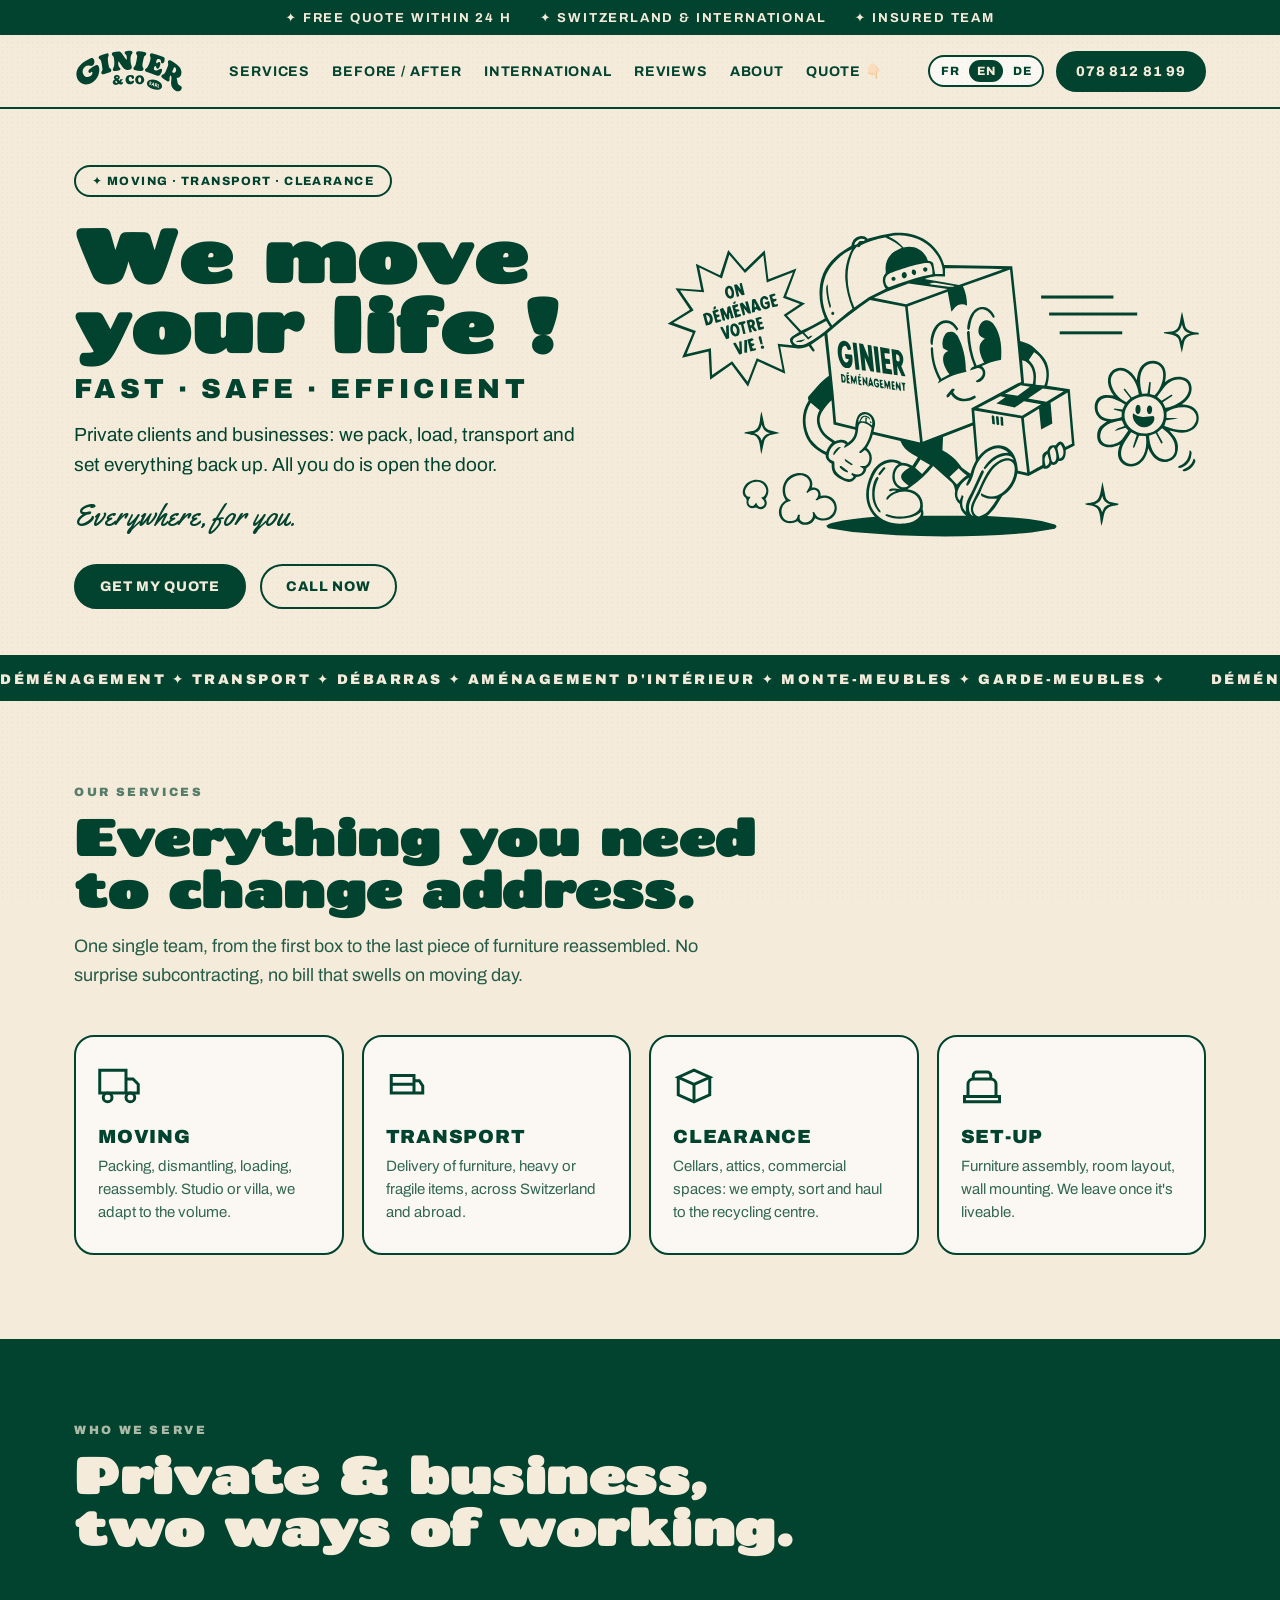
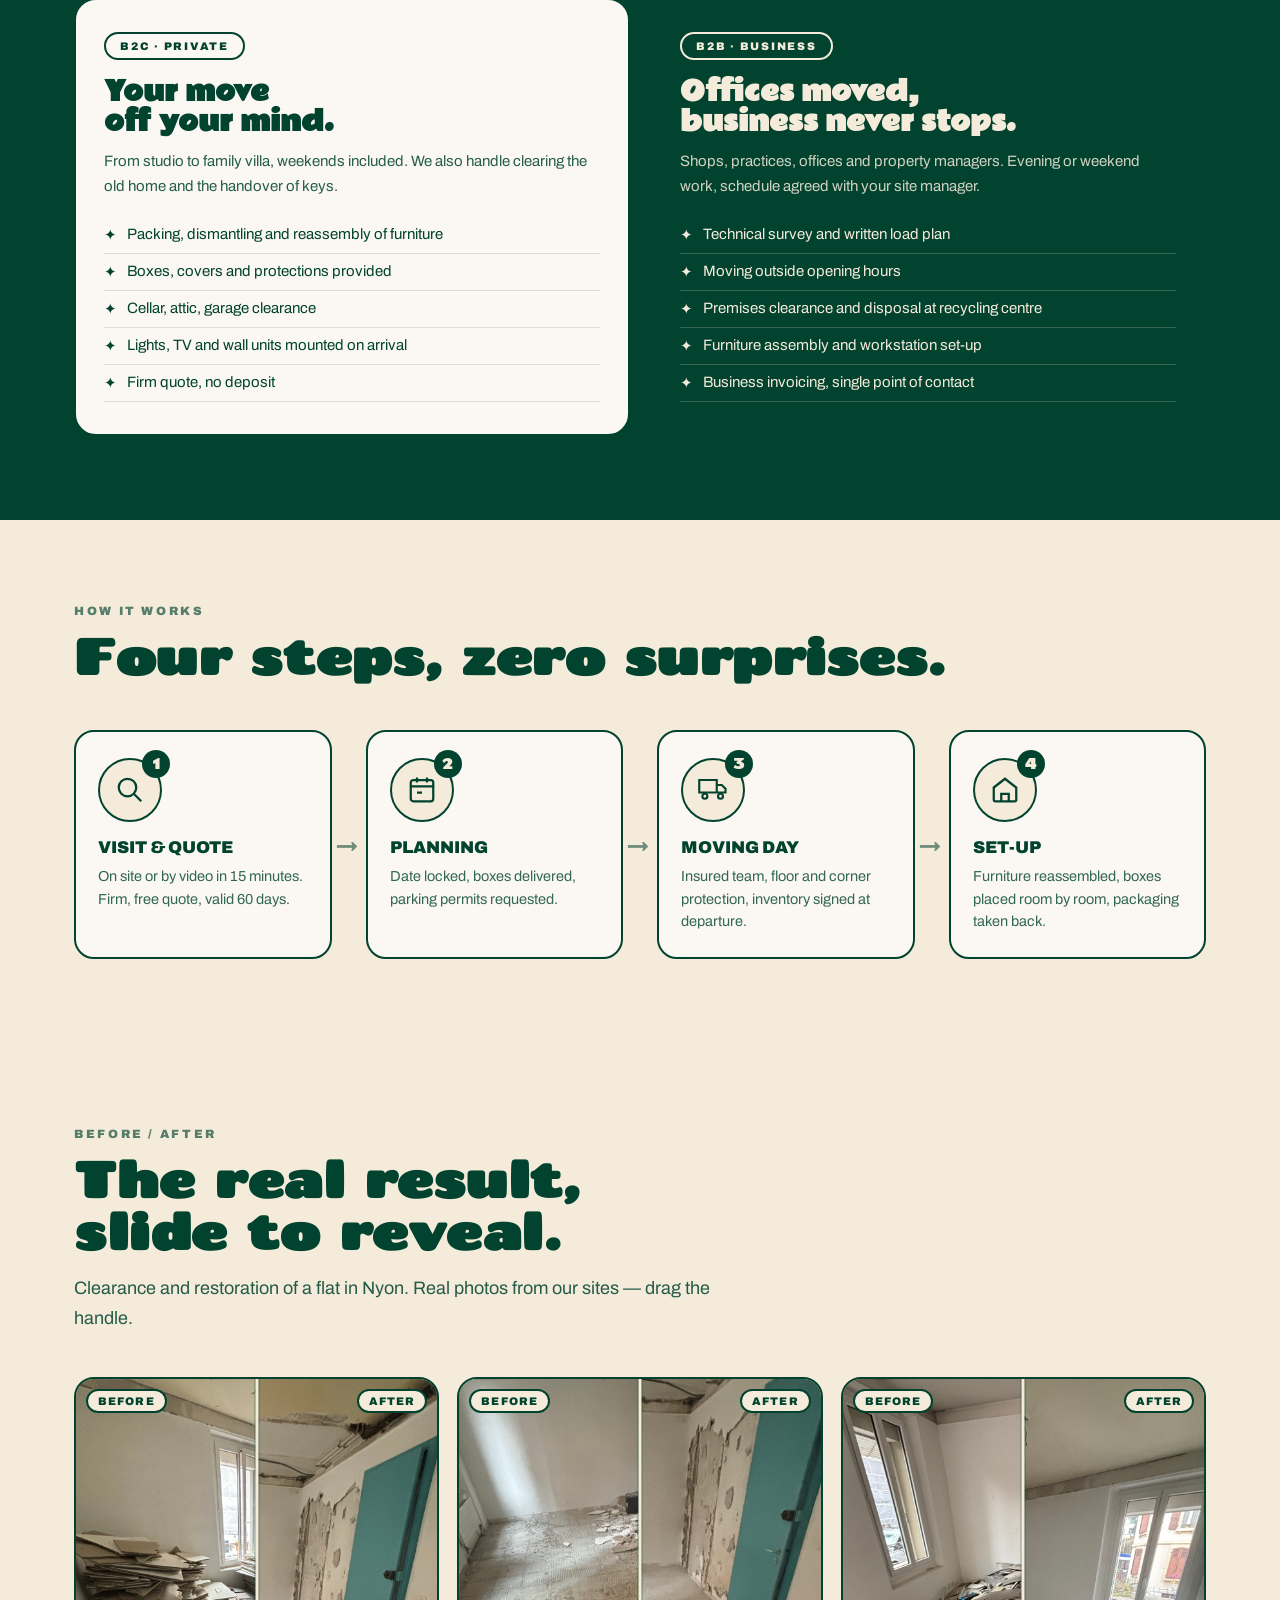
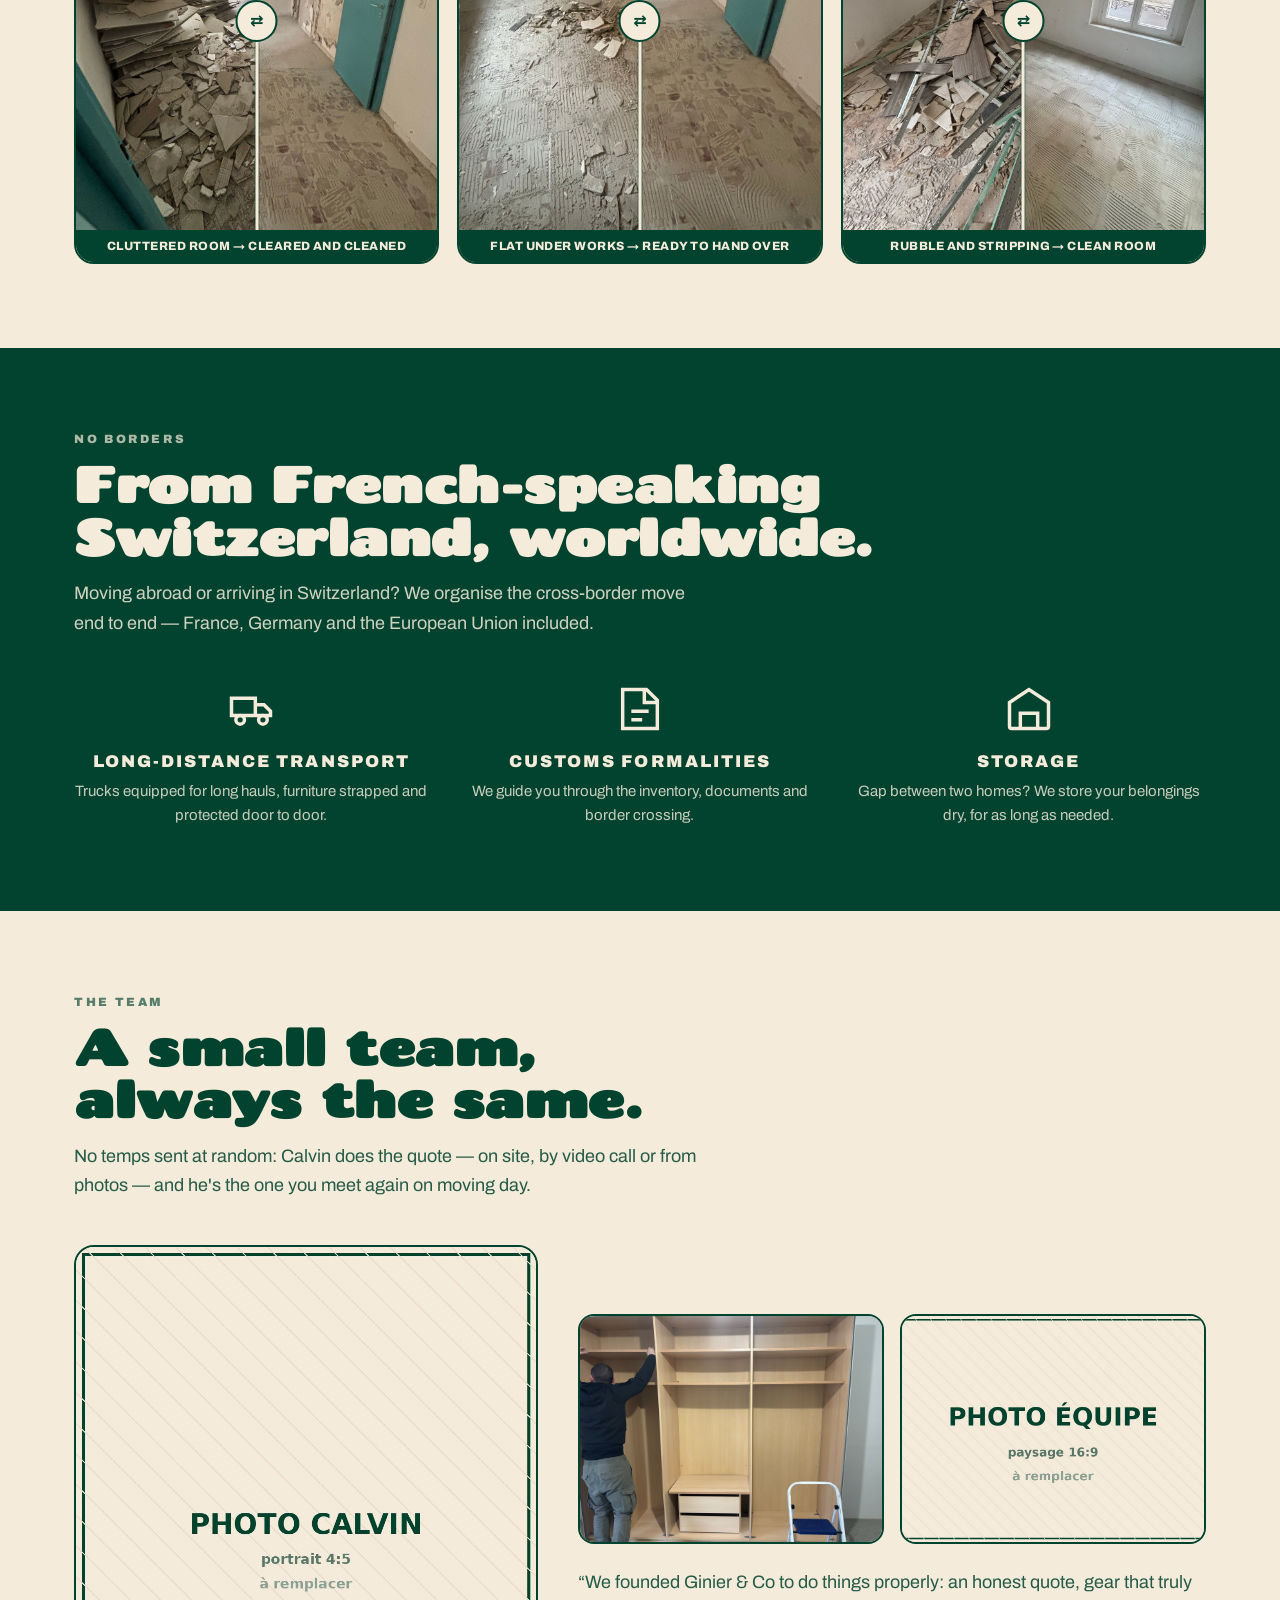
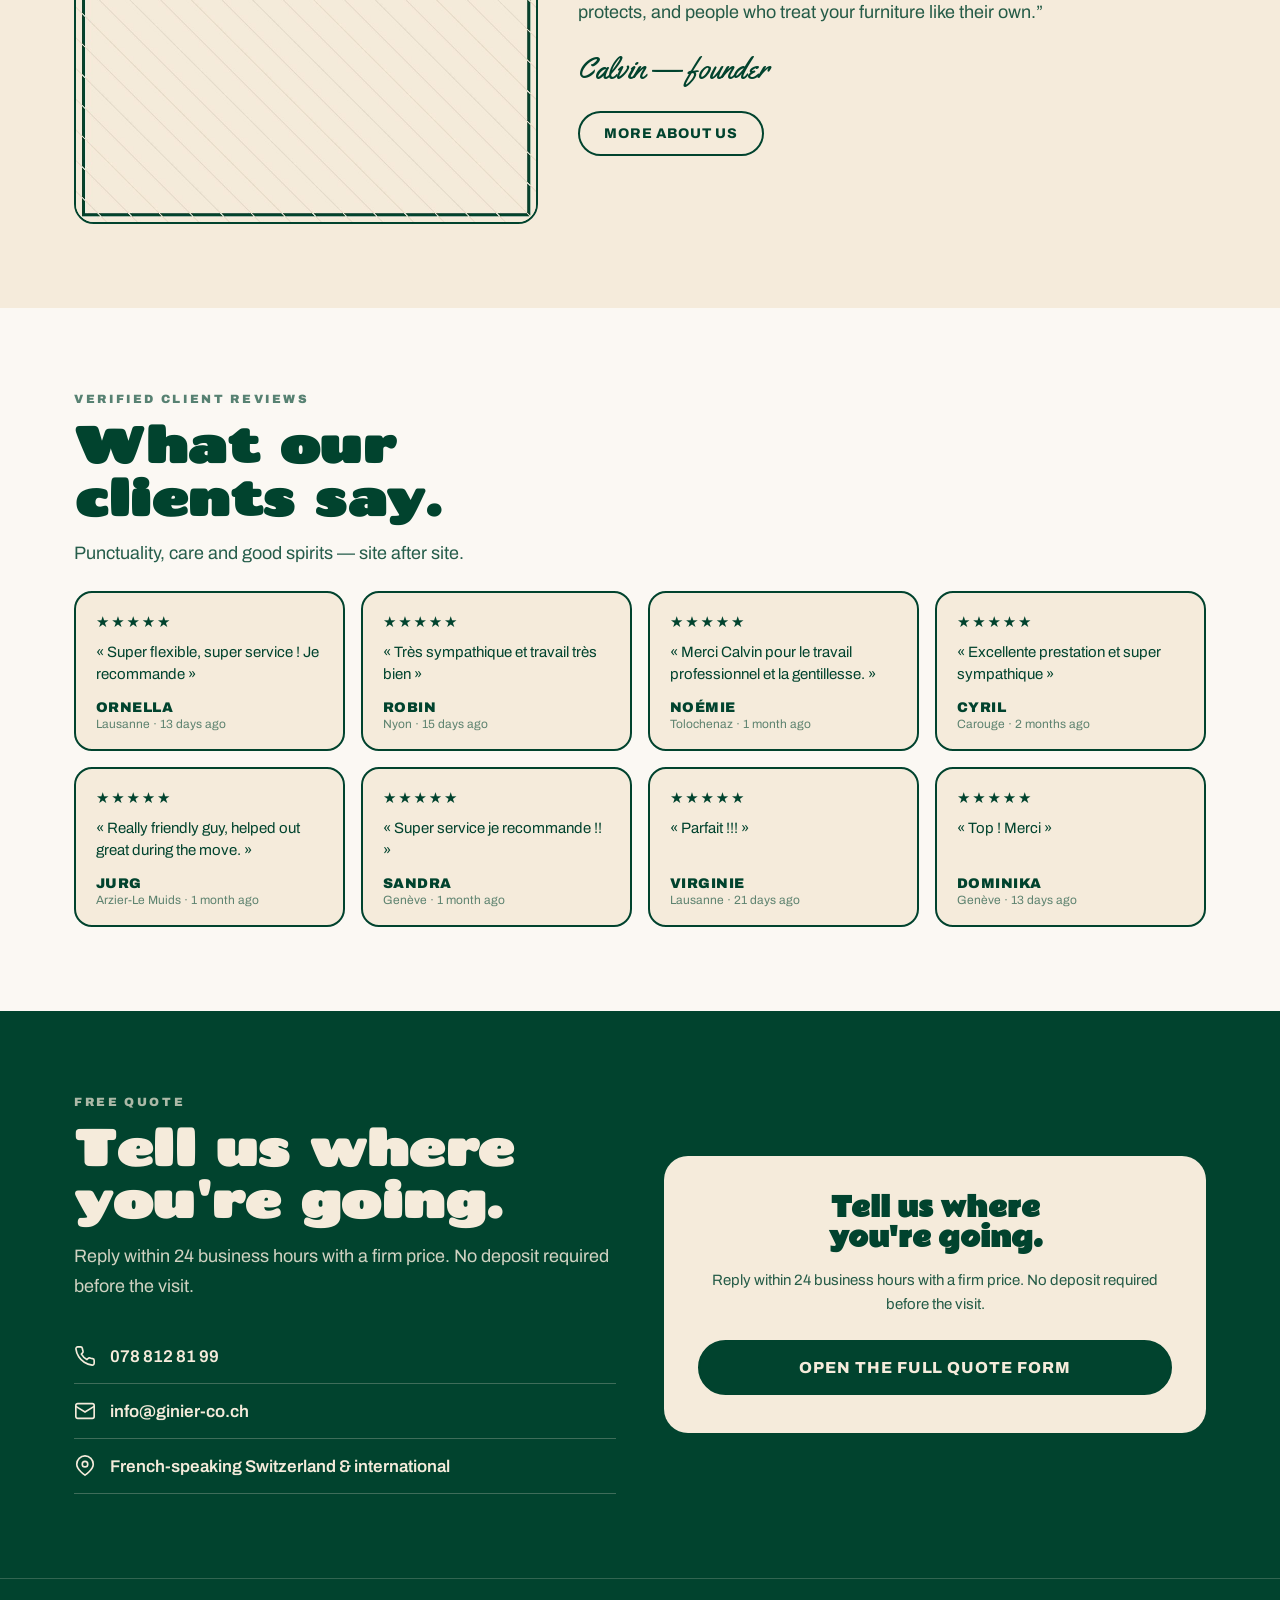
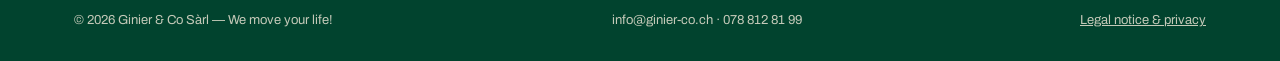
==== index.html @ 03c4cacb "Site Ginier & Co Sàrl — mise en ligne initiale Site vitrine statique trilingue (FR/EN/DE) : accueil," ====
<!DOCTYPE html>
<html lang="fr">
<head>
<meta charset="UTF-8">
<meta name="viewport" content="width=device-width, initial-scale=1">
<title>Ginier &amp; Co Sàrl — On déménage votre vie !</title>
<meta name="description" data-i18n-content="hero.sub" content="Déménagement, transport et débarras en Suisse romande et à l'international. Devis gratuit sous 24 h, équipe assurée.">
<link rel="alternate" hreflang="fr" href="https://ginier-co.ch/">
<link rel="alternate" hreflang="en" href="https://ginier-co.ch/">
<link rel="alternate" hreflang="de" href="https://ginier-co.ch/">
<link rel="canonical" href="https://ginier-co.ch/">
<link rel="icon" href="assets/favicon.svg" type="image/svg+xml">
<!-- Partage réseaux sociaux -->
<meta property="og:type" content="website">
<meta property="og:site_name" content="Ginier &amp; Co Sàrl">
<meta property="og:title" content="Ginier &amp; Co Sàrl — On déménage votre vie !">
<meta property="og:description" content="Déménagement, transport et débarras en Suisse romande et à l'international. Devis gratuit sous 24 h.">
<meta property="og:image" content="https://ginier-co.ch/assets/int-salon.jpg">
<meta property="og:url" content="https://ginier-co.ch/">
<meta name="twitter:card" content="summary_large_image">
<link rel="preconnect" href="https://fonts.googleapis.com">
<link rel="preconnect" href="https://fonts.gstatic.com" crossorigin>
<link href="https://fonts.googleapis.com/css2?family=Chango&family=Rammetto+One&family=Archivo:wght@400;600;700;800;900&family=Yellowtail&display=swap" rel="stylesheet">
<style>
:root{
  --green:#01432E;
  --green-2:#0b5a3e;
  --cream:#F5EBDB;
  --cream-2:#FBF8F3;
  --ink:#12271e;
}
*{box-sizing:border-box;margin:0;padding:0}
html{scroll-behavior:smooth}
body{background:var(--cream);color:var(--green);font-family:'Archivo',system-ui,sans-serif;overflow-x:hidden}
.wrap{max-width:1180px;margin:0 auto;padding:0 24px}
.display{font-family:'Chango','Rammetto One','Cooper Black',Georgia,serif;letter-spacing:-.01em}
.script{font-family:'Yellowtail',cursive}

/* ---------- grain / texture ---------- */
body::before{content:"";position:fixed;inset:0;pointer-events:none;z-index:999;
  background-image:radial-gradient(var(--green) .5px,transparent .5px);background-size:5px 5px;mix-blend-mode:multiply;opacity:.06}

/* ---------- topbar ---------- */
.topbar{background:var(--green);color:var(--cream);font-size:13px;font-weight:700;letter-spacing:.14em;text-transform:uppercase}
.topbar .wrap{display:flex;justify-content:center;gap:28px;padding:10px 24px;flex-wrap:wrap;text-align:center}
.topbar span{white-space:nowrap}

/* ---------- nav ---------- */
nav{position:sticky;top:0;z-index:50;background:rgba(245,235,219,.92);backdrop-filter:blur(8px);border-bottom:2px solid var(--green)}
nav .wrap{display:flex;align-items:center;justify-content:space-between;padding:14px 24px;gap:16px}
nav img{height:44px;display:block}
.brand{display:inline-flex}
.links{display:flex;gap:22px;align-items:center;font-weight:700;font-size:14px;text-transform:uppercase;letter-spacing:.06em}
.links a{color:var(--green);text-decoration:none}
.links a:hover{text-decoration:underline;text-underline-offset:5px;text-decoration-thickness:2px}
.nav-right{display:flex;align-items:center;gap:12px}
.btn{display:inline-block;background:var(--green);color:var(--cream);padding:13px 24px;border-radius:999px;font-weight:800;
  text-decoration:none;font-size:14px;letter-spacing:.06em;text-transform:uppercase;border:2px solid var(--green);transition:.18s;cursor:pointer}
.btn:hover{background:var(--cream);color:var(--green);transform:translateY(-2px)}
.btn-outline{background:transparent;color:var(--green)}
.btn-outline:hover{background:var(--green);color:var(--cream)}
.phone-btn{padding:11px 18px}

/* ---------- sélecteur de langue ---------- */
.lang{display:flex;gap:2px;border:2px solid var(--green);border-radius:999px;padding:3px;background:var(--cream-2)}
.lang-btn{border:none;background:transparent;color:var(--green);font-family:inherit;font-weight:800;font-size:12px;
  letter-spacing:.04em;padding:5px 8px;border-radius:999px;cursor:pointer;line-height:1}
.lang-btn.on{background:var(--green);color:var(--cream)}

/* ---------- menu mobile ---------- */
.nav-toggle{display:none;border:2px solid var(--green);background:var(--cream-2);border-radius:10px;padding:7px;cursor:pointer}
.nav-toggle svg{width:20px;height:20px;display:block;stroke:var(--green);fill:none}

/* ---------- hero ---------- */
header{padding:56px 0 0;position:relative}
.hero{display:grid;grid-template-columns:1.02fr 1fr;gap:32px;align-items:center}
.badge{display:inline-flex;align-items:center;gap:8px;border:2px solid var(--green);border-radius:999px;
  padding:7px 16px;font-size:12px;font-weight:800;letter-spacing:.12em;text-transform:uppercase;margin-bottom:22px}
h1.display{font-size:clamp(40px,6.4vw,74px);line-height:.95;margin-bottom:18px}
.thin{display:block;font-family:'Archivo',sans-serif;font-weight:900;font-size:clamp(17px,2.15vw,28px);
  letter-spacing:.16em;text-transform:uppercase;margin-top:16px;white-space:nowrap}
.sub{font-size:19px;line-height:1.6;max-width:520px;margin-bottom:14px}
.tagline{font-size:30px;margin-bottom:28px;display:block}
.cta-row{display:flex;gap:14px;flex-wrap:wrap;align-items:center}
.hero-visual{position:relative;text-align:center}
.hero-visual img{width:100%;max-width:620px}

/* ---------- ticker ---------- */
.ticker{margin-top:46px;background:var(--green);color:var(--cream);overflow:hidden;border-top:2px solid var(--green)}
.ticker-track{display:flex;gap:44px;padding:14px 0;white-space:nowrap;animation:slide 26s linear infinite;font-weight:900;
  letter-spacing:.18em;text-transform:uppercase;font-size:14px}
@keyframes slide{from{transform:translateX(0)}to{transform:translateX(-50%)}}

/* ---------- sections ---------- */
section{padding:84px 0}
.eyebrow{font-size:12px;font-weight:900;letter-spacing:.22em;text-transform:uppercase;opacity:.65;margin-bottom:12px}
h2.display{font-size:clamp(30px,4.2vw,50px);line-height:1.05;margin-bottom:16px}
.lead{font-size:18px;line-height:1.65;max-width:640px;opacity:.85}

.cards{display:grid;grid-template-columns:repeat(4,1fr);gap:18px;margin-top:44px}
.card{background:var(--cream-2);border:2px solid var(--green);border-radius:20px;padding:28px 22px;transition:.2s}
.card:hover{transform:translateY(-6px);box-shadow:8px 8px 0 var(--green)}
.card svg{width:42px;height:42px;margin-bottom:16px}
.card h3{font-size:19px;font-weight:900;text-transform:uppercase;letter-spacing:.04em;margin-bottom:8px}
.card p{font-size:15px;line-height:1.55;opacity:.8}

/* ---------- targets / international ---------- */
.targets{background:var(--green);color:var(--cream)}
.targets .eyebrow{opacity:.7}
.tgrid{display:grid;grid-template-columns:repeat(3,1fr);gap:34px;margin-top:44px;text-align:center}
.tgrid svg{width:52px;height:52px;margin-bottom:14px}
.tgrid h3{font-size:17px;font-weight:900;letter-spacing:.12em;text-transform:uppercase;margin-bottom:8px}
.tgrid p{font-size:15px;line-height:1.6;opacity:.82}

/* ---------- steps (schéma du cheminement) ---------- */
.steps{display:grid;grid-template-columns:repeat(4,1fr);gap:34px;margin-top:48px}
.step{position:relative;background:var(--cream-2);border:2px solid var(--green);border-radius:20px;padding:26px 22px 24px;transition:.2s}
.step:hover{transform:translateY(-6px);box-shadow:8px 8px 0 var(--green)}
.step-ico{position:relative;width:64px;height:64px;border:2px solid var(--green);border-radius:50%;display:grid;place-content:center;background:var(--cream);margin-bottom:16px}
.step-ico svg{width:30px;height:30px;display:block}
.step-num{position:absolute;top:-10px;right:-10px;width:28px;height:28px;border-radius:50%;background:var(--green);color:var(--cream);
  display:grid;place-content:center;font-family:'Rammetto One',serif;font-size:13px;line-height:1}
.step h3{font-size:17px;font-weight:900;text-transform:uppercase;margin-bottom:8px}
.step p{font-size:14.5px;line-height:1.55;opacity:.8}
.step::after{content:"→";position:absolute;top:50%;right:-28px;transform:translateY(-50%);font-size:22px;font-weight:900;color:var(--green);opacity:.55}
.step:last-child::after{content:none}


/* ---------- avant / après ---------- */
.ba-grid{display:grid;grid-template-columns:repeat(3,1fr);gap:18px;margin-top:44px}
.ba{--pos:50%;position:relative;border:2px solid var(--green);border-radius:20px;overflow:hidden;aspect-ratio:3/4;
  user-select:none;cursor:ew-resize;touch-action:none;background:#cfc9be}
.ba img{position:absolute;inset:0;width:100%;height:100%;object-fit:cover;display:block;pointer-events:none}
.ba-after{position:absolute;inset:0;clip-path:inset(0 calc(100% - var(--pos)) 0 0)}
.ba-handle{position:absolute;top:0;bottom:0;left:var(--pos);width:3px;background:var(--cream);transform:translateX(-50%);
  box-shadow:0 0 0 1px rgba(1,67,46,.4)}
.ba-handle::after{content:"⇄";position:absolute;top:50%;left:50%;transform:translate(-50%,-50%);width:38px;height:38px;
  background:var(--cream);border:2px solid var(--green);border-radius:50%;display:grid;place-content:center;
  font-size:16px;font-weight:900;color:var(--green)}
.ba-tag{position:absolute;bottom:0;left:0;right:0;background:var(--green);color:var(--cream);font-size:12px;font-weight:800;
  letter-spacing:.04em;text-transform:uppercase;padding:9px 12px;text-align:center;z-index:3}
.ba-badge{position:absolute;top:10px;font-size:11px;font-weight:900;letter-spacing:.1em;text-transform:uppercase;
  background:var(--cream);color:var(--green);border:2px solid var(--green);border-radius:999px;padding:4px 10px;z-index:2}
.ba-badge.b{left:10px}
.ba-badge.a{right:10px}

/* ---------- avis ---------- */
.reviews{background:var(--cream-2)}
.rev-head{display:flex;flex-wrap:wrap;gap:24px 32px;align-items:center;justify-content:space-between;margin-top:38px;
  border:2px solid var(--green);border-radius:24px;padding:26px 30px;background:var(--cream)}
.rev-score{display:flex;align-items:center;gap:18px}
.rev-num{font-family:'Rammetto One',serif;font-size:56px;line-height:.9}
.rev-score .stars{font-size:20px;letter-spacing:.15em}
.rev-sub{font-size:13px;font-weight:800;text-transform:uppercase;letter-spacing:.08em;opacity:.75;margin-top:4px}
.rev-badges{display:flex;flex-wrap:wrap;gap:10px;align-items:center}
.rev-badge{border:2px solid var(--green);border-radius:999px;padding:8px 15px;font-size:12px;font-weight:800;
  text-transform:uppercase;letter-spacing:.05em}
.rev-badge.solid{background:var(--green);color:var(--cream)}
.rev-see{font-weight:800;color:var(--green);text-decoration:none;font-size:14px;letter-spacing:.04em;border-bottom:2px solid var(--green)}
.rev-grid{display:grid;grid-template-columns:repeat(4,1fr);gap:16px;margin-top:22px}
.rev-card{background:var(--cream);border:2px solid var(--green);border-radius:18px;padding:20px 20px 18px;display:flex;flex-direction:column}
.rev-card .stars{font-size:15px;letter-spacing:.12em;color:var(--green)}
.rev-card p{font-size:15px;line-height:1.5;margin:10px 0 14px;flex:1}
.rev-who{font-weight:900;font-size:14px;text-transform:uppercase;letter-spacing:.03em}
.rev-meta{font-size:12px;opacity:.62;margin-top:2px}

/* ---------- quote / contact ---------- */
.contact{background:var(--green);color:var(--cream)}
.cgrid{display:grid;grid-template-columns:1fr 1fr;gap:48px;align-items:center}
.contact-list{list-style:none;margin-top:28px}
.contact-list li{display:flex;gap:14px;align-items:center;padding:16px 0;border-bottom:1px solid rgba(245,235,219,.25);font-size:17px;font-weight:600}
.contact-list svg{width:22px;height:22px;flex:none}
.contact-list a{color:var(--cream);text-decoration:none}
.quote-cta{background:var(--cream);color:var(--green);border-radius:24px;padding:38px 34px;text-align:center}
.quote-cta h3{font-family:'Rammetto One',serif;font-size:26px;line-height:1.15;margin-bottom:14px}
.quote-cta p{font-size:15px;line-height:1.6;opacity:.85;margin-bottom:24px}
.quote-cta .big{display:block;width:100%;font-size:16px;padding:17px}
.quote-cta .mini{margin-top:16px;font-size:13px;font-weight:800;letter-spacing:.06em;text-transform:uppercase;opacity:.7}

/* ---------- segments b2c / b2b ---------- */
.seg{display:grid;grid-template-columns:1fr 1fr;gap:20px;margin-top:44px}
.segbox{border:2px solid var(--green);border-radius:22px;padding:32px 28px;background:var(--cream-2);color:var(--green)}
.segbox.dark{background:var(--green);color:var(--cream)}
.segbox .kicker{display:inline-block;border:2px solid currentColor;border-radius:999px;padding:6px 14px;font-size:11px;
  font-weight:900;letter-spacing:.16em;text-transform:uppercase;margin-bottom:18px}
.segbox h3{font-family:'Rammetto One',serif;font-size:26px;margin-bottom:12px;line-height:1.15}
.segbox p{font-size:15px;line-height:1.65;opacity:.85;margin-bottom:18px}
.segbox ul{list-style:none}
.segbox li{padding:9px 0;border-bottom:1px solid rgba(1,67,46,.14);font-size:15px;display:flex;gap:10px}
.segbox.dark li{border-color:rgba(245,235,219,.22)}
.segbox li::before{content:"✦";flex:none}

/* ---------- équipe ---------- */
.team{display:grid;grid-template-columns:.85fr 1.15fr;gap:40px;align-items:center;margin-top:44px}
.team>img{width:100%;border:2px solid var(--green);border-radius:20px;display:block}
.team-photos{display:grid;grid-template-columns:1fr 1fr;gap:16px}
.team-photos img{width:100%;height:100%;object-fit:cover;border:2px solid var(--green);border-radius:16px;display:block}
.signature{font-family:'Yellowtail',cursive;font-size:30px;margin-top:20px;display:block}

/* ---------- footer ---------- */
footer{background:var(--green);color:var(--cream);padding:34px 0;border-top:1px solid rgba(245,235,219,.2)}
footer .wrap{display:flex;justify-content:space-between;gap:20px;flex-wrap:wrap;font-size:13px;opacity:.8}

@media(max-width:900px){
  .hero{grid-template-columns:1fr;text-align:center}
  .sub{margin-inline:auto}
  .cta-row{justify-content:center}
  .cards,.ba-grid,.rev-grid{grid-template-columns:repeat(2,1fr)}
  .steps{grid-template-columns:1fr;gap:42px}
  .step::after{content:"↓";top:auto;bottom:-36px;right:auto;left:50%;transform:translateX(-50%)}
  .step:last-child::after{content:none}
  .tgrid,.cgrid,.seg,.team{grid-template-columns:1fr}
  .nav-toggle{display:block}
  .links{position:absolute;top:100%;left:0;right:0;background:var(--cream);border-bottom:2px solid var(--green);
    flex-direction:column;gap:0;padding:6px 24px 16px;display:none}
  .links.open{display:flex}
  .links a{padding:13px 0;border-bottom:1px solid rgba(1,67,46,.12);width:100%}
}
@media(max-width:600px){
  .cards,.rev-grid{grid-template-columns:1fr}
  .ba-grid{grid-template-columns:1fr}
  .phone-btn{display:none}
}
</style>
</head>
<body>

<div class="topbar"><div class="wrap">
  <span data-i18n="top.quote">✦ Devis gratuit sous 24 h</span>
  <span data-i18n="top.intl">✦ Suisse &amp; international</span>
  <span data-i18n="top.insured">✦ Équipe assurée</span>
</div></div>

<nav><div class="wrap">
  <a href="index.html" class="brand"><img src="assets/logo.svg" alt="Ginier &amp; Co Sàrl"></a>
  <div class="links">
    <a href="#services" data-i18n="nav.services">Services</a>
    <a href="#avant-apres" data-i18n="nav.ba">Avant / Après</a>
    <a href="#international" data-i18n="nav.intl">International</a>
    <a href="#avis" data-i18n="nav.reviews">Avis</a>
    <a href="a-propos.html" data-i18n="nav.about">À propos</a>
    <a href="devis.html" data-i18n="nav.quote">Devis 👇🏻</a>
  </div>
  <div class="nav-right">
    <div class="lang" role="group" aria-label="Langue / Language / Sprache">
      <button class="lang-btn" data-lang="fr" aria-pressed="false">FR</button>
      <button class="lang-btn" data-lang="en" aria-pressed="false">EN</button>
      <button class="lang-btn" data-lang="de" aria-pressed="false">DE</button>
    </div>
    <a class="btn phone-btn" href="tel:+41788128199">078 812 81 99</a>
    <button class="nav-toggle" aria-label="Menu" aria-expanded="false"><svg viewBox="0 0 24 24" stroke-width="2"><path d="M3 6h18M3 12h18M3 18h18"/></svg></button>
  </div>
</div></nav>

<header><div class="wrap">
  <div class="hero">
    <div>
      <div class="badge" data-i18n="hero.badge">✦ Déménagement · Transport · Débarras</div>
      <h1 class="display"><span data-i18n-html="hero.h1">On déménage<br>votre vie&nbsp;!</span>
        <span class="thin" data-i18n="hero.thin">Rapide · Sûr · Efficace</span>
      </h1>
      <p class="sub" data-i18n="hero.sub">Particuliers et professionnels : on emballe, on charge, on transporte et on réinstalle. Vous n'avez qu'à ouvrir la porte.</p>
      <span class="script tagline" data-i18n="hero.tagline">Partout, pour vous.</span>
      <div class="cta-row">
        <a class="btn" href="devis.html" data-i18n="cta.quote">Demander mon devis</a>
        <a class="btn btn-outline" href="tel:+41788128199" data-i18n="cta.call">Appeler maintenant</a>
      </div>
    </div>
    <div class="hero-visual">
      <img src="assets/mascotte.svg" alt="Mascotte Ginier Déménagement">
    </div>
  </div>
</div>
<div class="ticker"><div class="ticker-track">
  <span>Déménagement ✦ Transport ✦ Débarras ✦ Aménagement d'intérieur ✦ Monte-meubles ✦ Garde-meubles ✦</span>
  <span>Déménagement ✦ Transport ✦ Débarras ✦ Aménagement d'intérieur ✦ Monte-meubles ✦ Garde-meubles ✦</span>
</div></div>
</header>

<section id="services"><div class="wrap">
  <div class="eyebrow" data-i18n="srv.eyebrow">Nos services</div>
  <h2 class="display" data-i18n-html="srv.h2">Tout ce qu'il faut<br>pour changer d'adresse.</h2>
  <p class="lead" data-i18n="srv.lead">Une seule équipe du premier carton au dernier meuble remonté. Pas de sous-traitance surprise, pas de facture qui gonfle le jour J.</p>
  <div class="cards">
    <div class="card">
      <svg viewBox="0 0 24 24" fill="none" stroke="currentColor" stroke-width="1.7"><path d="M1 3h15v13H1zM16 8h4l3 3v5h-7z"/><circle cx="5.5" cy="18.5" r="2.5"/><circle cx="18.5" cy="18.5" r="2.5"/></svg>
      <h3 data-i18n="srv.1.t">Déménagement</h3>
      <p data-i18n="srv.1.p">Emballage, démontage, chargement, remontage. Studio ou villa, on s'adapte au volume.</p>
    </div>
    <div class="card">
      <svg viewBox="0 0 24 24" fill="none" stroke="currentColor" stroke-width="1.7"><path d="M3 6h13v10H3zM16 9h3l2 3v4h-5z"/><path d="M3 11h13"/></svg>
      <h3 data-i18n="srv.2.t">Transport</h3>
      <p data-i18n="srv.2.p">Livraison de mobilier, objets lourds ou fragiles, dans toute la Suisse et à l'étranger.</p>
    </div>
    <div class="card">
      <svg viewBox="0 0 24 24" fill="none" stroke="currentColor" stroke-width="1.7"><path d="M3 7l9-4 9 4-9 4z"/><path d="M3 7v10l9 4 9-4V7"/><path d="M12 11v10"/></svg>
      <h3 data-i18n="srv.3.t">Débarras</h3>
      <p data-i18n="srv.3.p">Caves, greniers, locaux commerciaux : on vide, on trie et on évacue en déchetterie.</p>
    </div>
    <div class="card">
      <svg viewBox="0 0 24 24" fill="none" stroke="currentColor" stroke-width="1.7"><path d="M4 18v-7a3 3 0 013-3h10a3 3 0 013 3v7"/><path d="M2 18h20v3H2z"/><path d="M7 8V6a2 2 0 012-2h6a2 2 0 012 2v2"/></svg>
      <h3 data-i18n="srv.4.t">Aménagement</h3>
      <p data-i18n="srv.4.p">Montage de meubles, agencement des pièces, fixation murale. On repart quand c'est habitable.</p>
    </div>
  </div>
</div></section>

<section class="targets" id="particuliers"><div class="wrap">
  <div class="eyebrow" data-i18n="seg.eyebrow">Pour qui</div>
  <h2 class="display" data-i18n-html="seg.h2">Particuliers &amp; entreprises,<br>deux façons de travailler.</h2>
  <div class="seg">
    <div class="segbox">
      <span class="kicker" data-i18n="seg.b2c.k">B2C · Particuliers</span>
      <h3 data-i18n-html="seg.b2c.h">Votre déménagement<br>sans y penser.</h3>
      <p data-i18n="seg.b2c.p">Du studio à la villa familiale, week-ends compris. On s'occupe aussi du débarras de l'ancien logement et de la remise des clés.</p>
      <ul>
        <li data-i18n="seg.b2c.1">Emballage, démontage et remontage du mobilier</li>
        <li data-i18n="seg.b2c.2">Cartons, housses et protections fournis</li>
        <li data-i18n="seg.b2c.3">Débarras cave, grenier, garage</li>
        <li data-i18n="seg.b2c.4">Pose de luminaires, TV et meubles muraux à l'arrivée</li>
        <li data-i18n="seg.b2c.5">Devis ferme, sans acompte</li>
      </ul>
    </div>
    <div class="segbox dark" id="entreprises">
      <span class="kicker" data-i18n="seg.b2b.k">B2B · Entreprises</span>
      <h3 data-i18n-html="seg.b2b.h">Bureaux déplacés,<br>activité non stoppée.</h3>
      <p data-i18n="seg.b2b.p">Commerces, cabinets, bureaux et régies. Intervention le soir ou le week-end, planning validé avec votre responsable de site.</p>
      <ul>
        <li data-i18n="seg.b2b.1">Repérage technique et plan de charge écrit</li>
        <li data-i18n="seg.b2b.2">Déménagement hors horaires d'ouverture</li>
        <li data-i18n="seg.b2b.3">Débarras de locaux et évacuation en déchetterie</li>
        <li data-i18n="seg.b2b.4">Montage du mobilier et agencement des postes</li>
        <li data-i18n="seg.b2b.5">Facturation entreprise, interlocuteur unique</li>
      </ul>
    </div>
  </div>
</div></section>

<section id="methode"><div class="wrap">
  <div class="eyebrow" data-i18n="met.eyebrow">Comment ça marche</div>
  <h2 class="display" data-i18n="met.h2">Quatre étapes, zéro surprise.</h2>
  <div class="steps">
    <div class="step">
      <div class="step-ico">
        <svg viewBox="0 0 24 24" fill="none" stroke="currentColor" stroke-width="1.8"><circle cx="10" cy="10" r="7"/><path d="M21 21l-6-6"/></svg>
        <span class="step-num">1</span>
      </div>
      <h3 data-i18n="met.1.t">Visite &amp; devis</h3><p data-i18n="met.1.p">Sur place ou en visio en 15 minutes. Devis ferme, gratuit, valable 60 jours.</p>
    </div>
    <div class="step">
      <div class="step-ico">
        <svg viewBox="0 0 24 24" fill="none" stroke="currentColor" stroke-width="1.8"><rect x="3" y="4" width="18" height="17" rx="2"/><path d="M3 9h18M8 2v4M16 2v4M8 14h4"/></svg>
        <span class="step-num">2</span>
      </div>
      <h3 data-i18n="met.2.t">Planification</h3><p data-i18n="met.2.p">Date bloquée, cartons livrés, autorisations de stationnement demandées.</p>
    </div>
    <div class="step">
      <div class="step-ico">
        <svg viewBox="0 0 24 24" fill="none" stroke="currentColor" stroke-width="1.7"><path d="M1 4h14v10H1zM15 8h4l3 3v3h-7z"/><circle cx="5.5" cy="17" r="2"/><circle cx="18" cy="17" r="2"/></svg>
        <span class="step-num">3</span>
      </div>
      <h3 data-i18n="met.3.t">Jour J</h3><p data-i18n="met.3.p">Équipe assurée, protection des sols et des angles, inventaire signé au départ.</p>
    </div>
    <div class="step">
      <div class="step-ico">
        <svg viewBox="0 0 24 24" fill="none" stroke="currentColor" stroke-width="1.8"><path d="M3 10l9-7 9 7v10a1 1 0 01-1 1H4a1 1 0 01-1-1z"/><path d="M9 21v-6h6v6"/></svg>
        <span class="step-num">4</span>
      </div>
      <h3 data-i18n="met.4.t">Installation</h3><p data-i18n="met.4.p">Meubles remontés, cartons déposés pièce par pièce, emballages repris.</p>
    </div>
  </div>
</div></section>

<section id="avant-apres"><div class="wrap">
  <div class="eyebrow" data-i18n="ba.eyebrow">Avant / Après</div>
  <h2 class="display" data-i18n-html="ba.h2">Le vrai résultat,<br>glissez pour voir.</h2>
  <p class="lead" data-i18n="ba.lead">Débarras et remise en état d'un appartement à Nyon. Photos réelles de nos chantiers — faites glisser la poignée.</p>
  <div class="ba-grid">
    <div class="ba">
      <span class="ba-badge b" data-i18n="ba.before">Avant</span>
      <span class="ba-badge a" data-i18n="ba.after">Après</span>
      <img class="ba-before" src="assets/ba-1-apres.jpg" alt="Chambre vidée et nettoyée après intervention">
      <div class="ba-after"><img src="assets/ba-1-avant.jpg" alt="Chambre encombrée avant intervention"></div>
      <div class="ba-handle" role="slider" aria-label="Avant / Après" aria-valuemin="0" aria-valuemax="100" aria-valuenow="50"></div>
      <div class="ba-tag" data-i18n="ba.1">Chambre encombrée → vidée et nettoyée</div>
    </div>
    <div class="ba">
      <span class="ba-badge b" data-i18n="ba.before">Avant</span>
      <span class="ba-badge a" data-i18n="ba.after">Après</span>
      <img class="ba-before" src="assets/ba-2-apres.jpg" alt="Appartement débarrassé prêt à remettre">
      <div class="ba-after"><img src="assets/ba-2-avant.jpg" alt="Appartement en travaux avant débarras"></div>
      <div class="ba-handle" role="slider" aria-label="Avant / Après" aria-valuemin="0" aria-valuemax="100" aria-valuenow="50"></div>
      <div class="ba-tag" data-i18n="ba.2">Appartement en travaux → prêt à remettre</div>
    </div>
    <div class="ba">
      <span class="ba-badge b" data-i18n="ba.before">Avant</span>
      <span class="ba-badge a" data-i18n="ba.after">Après</span>
      <img class="ba-before" src="assets/ba-3-apres.jpg" alt="Pièce nette après débarras">
      <div class="ba-after"><img src="assets/ba-3-avant.jpg" alt="Gravats et démontage avant débarras"></div>
      <div class="ba-handle" role="slider" aria-label="Avant / Après" aria-valuemin="0" aria-valuemax="100" aria-valuenow="50"></div>
      <div class="ba-tag" data-i18n="ba.3">Gravats et démontage → pièce nette</div>
    </div>
  </div>
</div></section>

<section class="targets" id="international"><div class="wrap">
  <div class="eyebrow" data-i18n="intl.eyebrow">Sans frontières</div>
  <h2 class="display" data-i18n-html="intl.h2">De la Suisse romande<br>à l'international.</h2>
  <p class="lead" style="color:var(--cream);opacity:.85" data-i18n="intl.lead">Vous partez à l'étranger ou vous arrivez en Suisse ? On organise le déménagement transfrontalier de bout en bout, France, Allemagne et Union européenne comprises.</p>
  <div class="tgrid">
    <div>
      <svg viewBox="0 0 24 24" fill="none" stroke="currentColor" stroke-width="1.6"><path d="M3 7h11v8H3zM14 10h4l3 3v2h-7z"/><circle cx="7" cy="17" r="2"/><circle cx="17.5" cy="17" r="2"/></svg>
      <h3 data-i18n="intl.1.t">Transport longue distance</h3>
      <p data-i18n="intl.1.p">Camions équipés pour les longs trajets, mobilier arrimé et protégé porte à porte.</p>
    </div>
    <div>
      <svg viewBox="0 0 24 24" fill="none" stroke="currentColor" stroke-width="1.6"><path d="M4 3h11l5 5v13H4z"/><path d="M14 3v6h6"/><path d="M8 13h8M8 17h5"/></svg>
      <h3 data-i18n="intl.2.t">Formalités douanières</h3>
      <p data-i18n="intl.2.p">On vous guide sur l'inventaire, les documents et le passage de frontière.</p>
    </div>
    <div>
      <svg viewBox="0 0 24 24" fill="none" stroke="currentColor" stroke-width="1.6"><path d="M3 9l9-6 9 6v11a1 1 0 01-1 1H4a1 1 0 01-1-1z"/><path d="M8 21v-7h8v7"/></svg>
      <h3 data-i18n="intl.3.t">Garde-meubles</h3>
      <p data-i18n="intl.3.p">Décalage entre deux logements ? On stocke vos affaires au sec, le temps qu'il faut.</p>
    </div>
  </div>
</div></section>

<section id="equipe"><div class="wrap">
  <div class="eyebrow" data-i18n="team.eyebrow">L'équipe</div>
  <h2 class="display" data-i18n-html="team.h2">Une petite équipe,<br>toujours la même.</h2>
  <p class="lead" data-i18n="team.lead">Pas d'intérimaires envoyés au hasard : c'est Calvin qui fait le devis — sur place, en visio ou sur photos — et c'est lui que vous retrouvez le jour du déménagement.</p>
  <div class="team">
    <img src="assets/photo-calvin-portrait.jpg" alt="Calvin, fondateur de Ginier &amp; Co Sàrl">
    <div>
      <div class="team-photos">
        <img src="assets/montage-calvin.jpg" alt="Calvin monte une armoire sur un chantier">
        <img src="assets/photo-equipe.jpg" alt="L'équipe Ginier &amp; Co">
      </div>
      <p class="lead" style="margin-top:24px" data-i18n="team.quote">« On a monté Ginier &amp; Co pour faire les choses proprement : un devis honnête, du matériel qui protège vraiment, et des gens qui font attention à vos meubles comme aux leurs. »</p>
      <span class="signature" data-i18n="team.sign">Calvin — fondateur</span>
      <div style="margin-top:22px"><a class="btn btn-outline" href="a-propos.html" data-i18n="team.about">En savoir plus sur nous</a></div>
    </div>
  </div>
</div></section>

<section class="reviews" id="avis"><div class="wrap">
  <div class="eyebrow" data-i18n="rev.eyebrow">Avis clients vérifiés</div>
  <h2 class="display" data-i18n-html="rev.h2">Ce que disent<br>nos clients.</h2>
  <p class="lead" data-i18n="rev.lead">Ponctualité, soin et bonne humeur — chantier après chantier.</p>

  <div class="rev-grid">
    <div class="rev-card"><div class="stars">★★★★★</div><p>« Super flexible, super service ! Je recommande »</p><div class="rev-who">Ornella</div><div class="rev-meta">Lausanne · <span data-i18n="rev.ago.13d">il y a 13 jours</span></div></div>
    <div class="rev-card"><div class="stars">★★★★★</div><p>« Très sympathique et travail très bien »</p><div class="rev-who">Robin</div><div class="rev-meta">Nyon · <span data-i18n="rev.ago.15d">il y a 15 jours</span></div></div>
    <div class="rev-card"><div class="stars">★★★★★</div><p>« Merci Calvin pour le travail professionnel et la gentillesse. »</p><div class="rev-who">Noémie</div><div class="rev-meta">Tolochenaz · <span data-i18n="rev.ago.1m">il y a 1 mois</span></div></div>
    <div class="rev-card"><div class="stars">★★★★★</div><p>« Excellente prestation et super sympathique »</p><div class="rev-who">Cyril</div><div class="rev-meta">Carouge · <span data-i18n="rev.ago.2m">il y a 2 mois</span></div></div>
    <div class="rev-card"><div class="stars">★★★★★</div><p>« Really friendly guy, helped out great during the move. »</p><div class="rev-who">Jurg</div><div class="rev-meta">Arzier-Le Muids · <span data-i18n="rev.ago.1m">il y a 1 mois</span></div></div>
    <div class="rev-card"><div class="stars">★★★★★</div><p>« Super service je recommande !! »</p><div class="rev-who">Sandra</div><div class="rev-meta">Genève · <span data-i18n="rev.ago.1m">il y a 1 mois</span></div></div>
    <div class="rev-card"><div class="stars">★★★★★</div><p>« Parfait !!! »</p><div class="rev-who">Virginie</div><div class="rev-meta">Lausanne · <span data-i18n="rev.ago.21d">il y a 21 jours</span></div></div>
    <div class="rev-card"><div class="stars">★★★★★</div><p>« Top ! Merci »</p><div class="rev-who">Dominika</div><div class="rev-meta">Genève · <span data-i18n="rev.ago.13d">il y a 13 jours</span></div></div>
  </div>
</div></section>

<section class="contact" id="devis"><div class="wrap">
  <div class="cgrid">
    <div>
      <div class="eyebrow" style="opacity:.7" data-i18n="ct.eyebrow">Devis gratuit</div>
      <h2 class="display" data-i18n-html="ct.h2">Dites-nous où<br>vous allez.</h2>
      <p class="lead" style="opacity:.85;color:var(--cream)" data-i18n="ct.lead">Réponse sous 24 h ouvrées avec un prix ferme. Aucun acompte demandé avant la visite.</p>
      <ul class="contact-list">
        <li><svg viewBox="0 0 24 24" fill="none" stroke="currentColor" stroke-width="1.8"><path d="M22 16.9v3a2 2 0 01-2.2 2 19.8 19.8 0 01-8.6-3.1 19.5 19.5 0 01-6-6A19.8 19.8 0 012.1 4.2 2 2 0 014.1 2h3a2 2 0 012 1.7c.1 1 .4 1.9.7 2.8a2 2 0 01-.5 2.1L8.1 9.9a16 16 0 006 6l1.3-1.2a2 2 0 012.1-.5c.9.3 1.8.6 2.8.7a2 2 0 011.7 2z"/></svg><a href="tel:+41788128199">078 812 81 99</a></li>
        <li><svg viewBox="0 0 24 24" fill="none" stroke="currentColor" stroke-width="1.8"><rect x="2" y="4" width="20" height="16" rx="2"/><path d="M2 7l10 6 10-6"/></svg><a href="mailto:info@ginier-co.ch">info@ginier-co.ch</a></li>
        <li><svg viewBox="0 0 24 24" fill="none" stroke="currentColor" stroke-width="1.8"><path d="M21 10c0 6-9 12-9 12S3 16 3 10a9 9 0 1118 0z"/><circle cx="12" cy="10" r="3"/></svg><span data-i18n="ct.zone">Suisse romande &amp; international</span></li>
      </ul>
    </div>
    <div class="quote-cta">
      <h3 data-i18n-html="ct.h2">Dites-nous où<br>vous allez.</h3>
      <p data-i18n="ct.lead">Réponse sous 24 h ouvrées avec un prix ferme. Aucun acompte demandé avant la visite.</p>
      <a class="btn big" href="devis.html" data-i18n="ct.openquote">Ouvrir le formulaire de devis complet</a>
    </div>
  </div>
</div></section>

<footer><div class="wrap">
  <span data-i18n="ft.slogan">© 2026 Ginier &amp; Co Sàrl — On déménage votre vie !</span>
  <span>info@ginier-co.ch · 078 812 81 99</span>
  <a href="confidentialite.html" style="color:var(--cream)" data-i18n="ft.legal">Mentions légales &amp; confidentialité</a>
</div></footer>

<script src="assets/i18n.js"></script>
<script src="assets/site.js"></script>
</body>
</html>
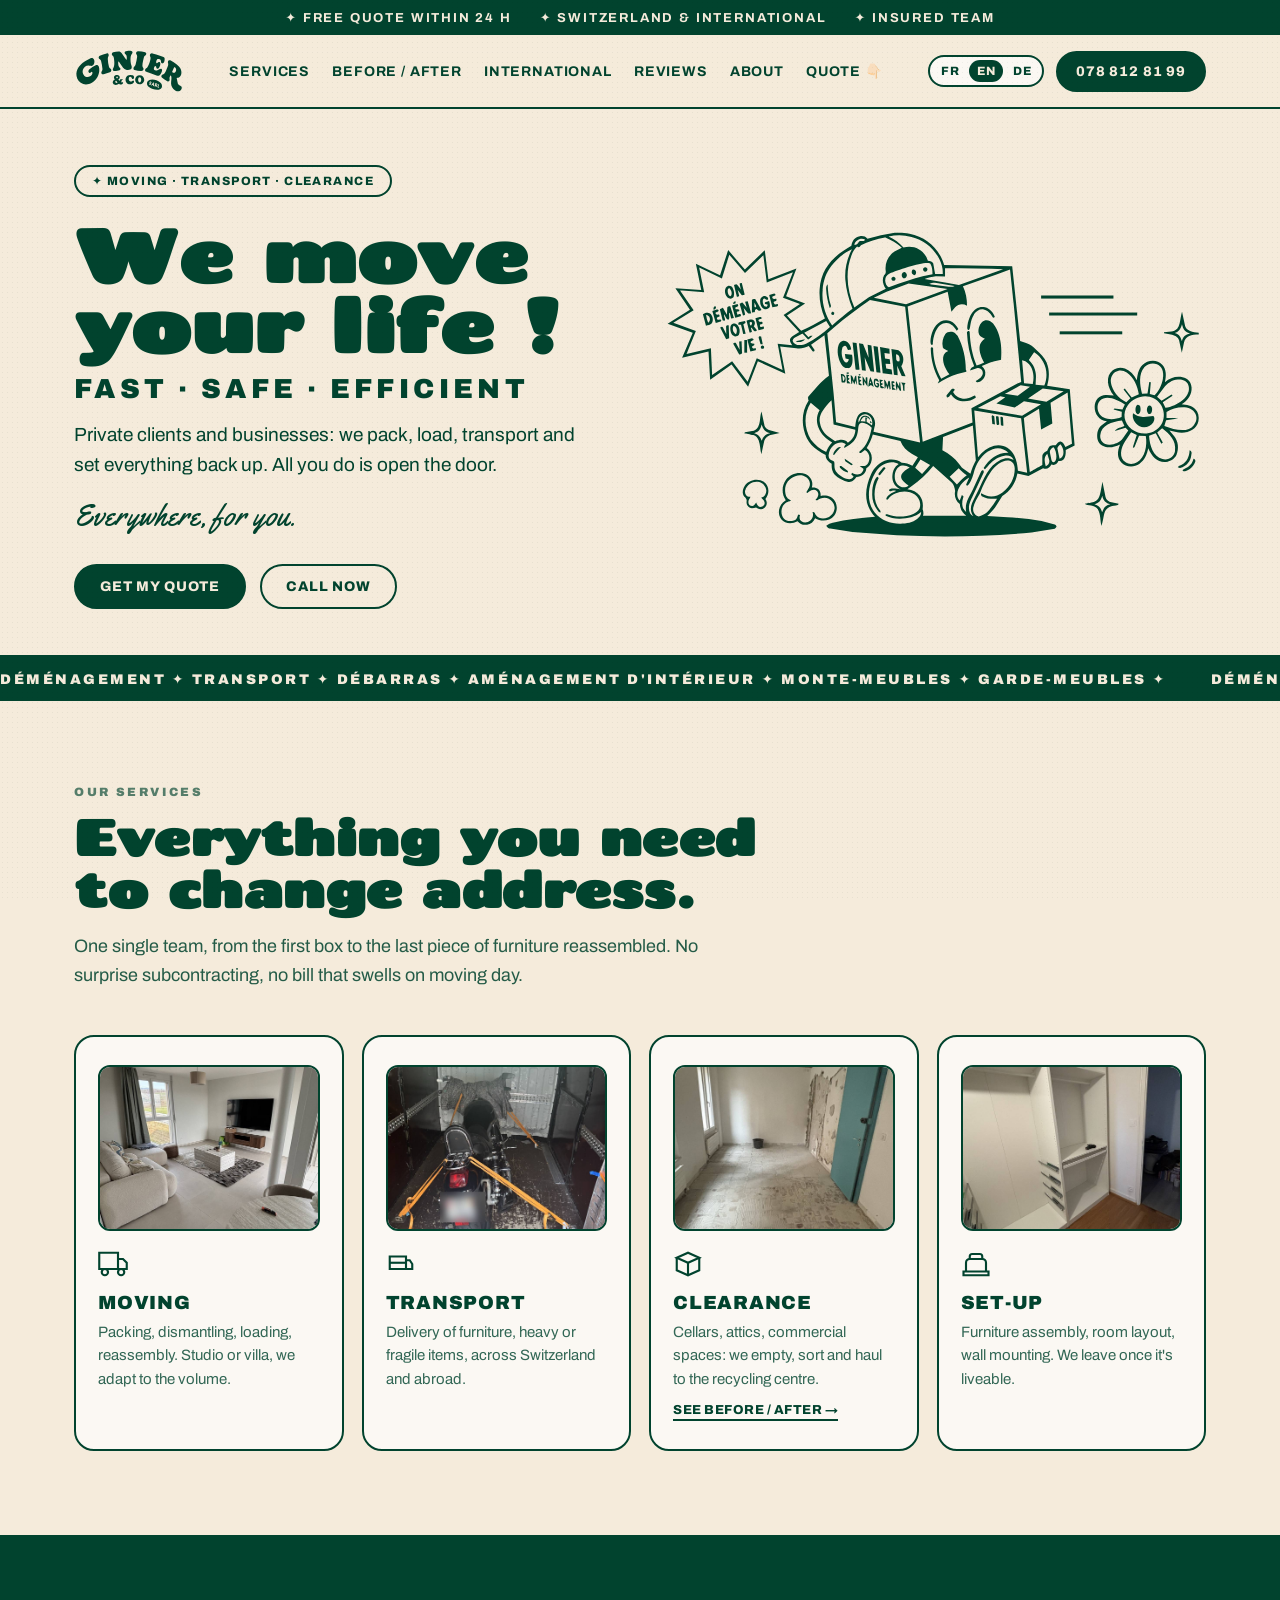
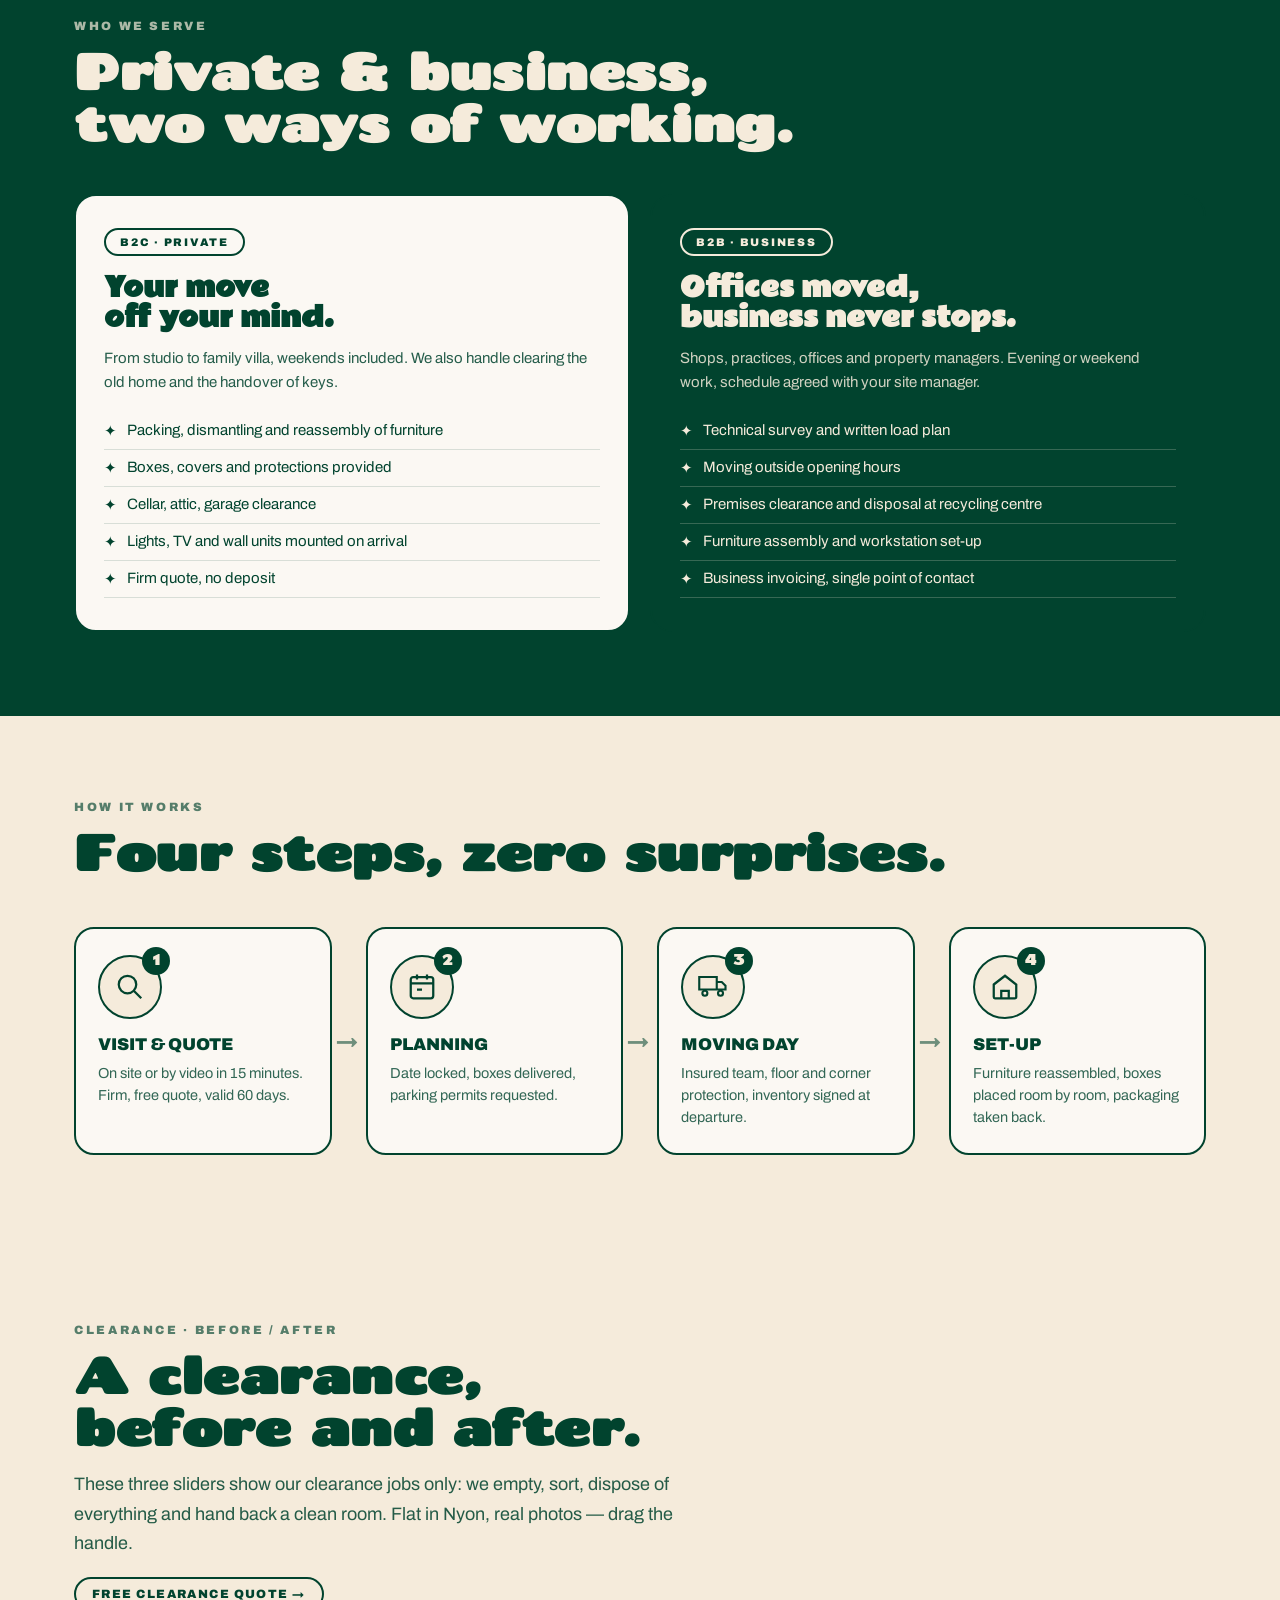
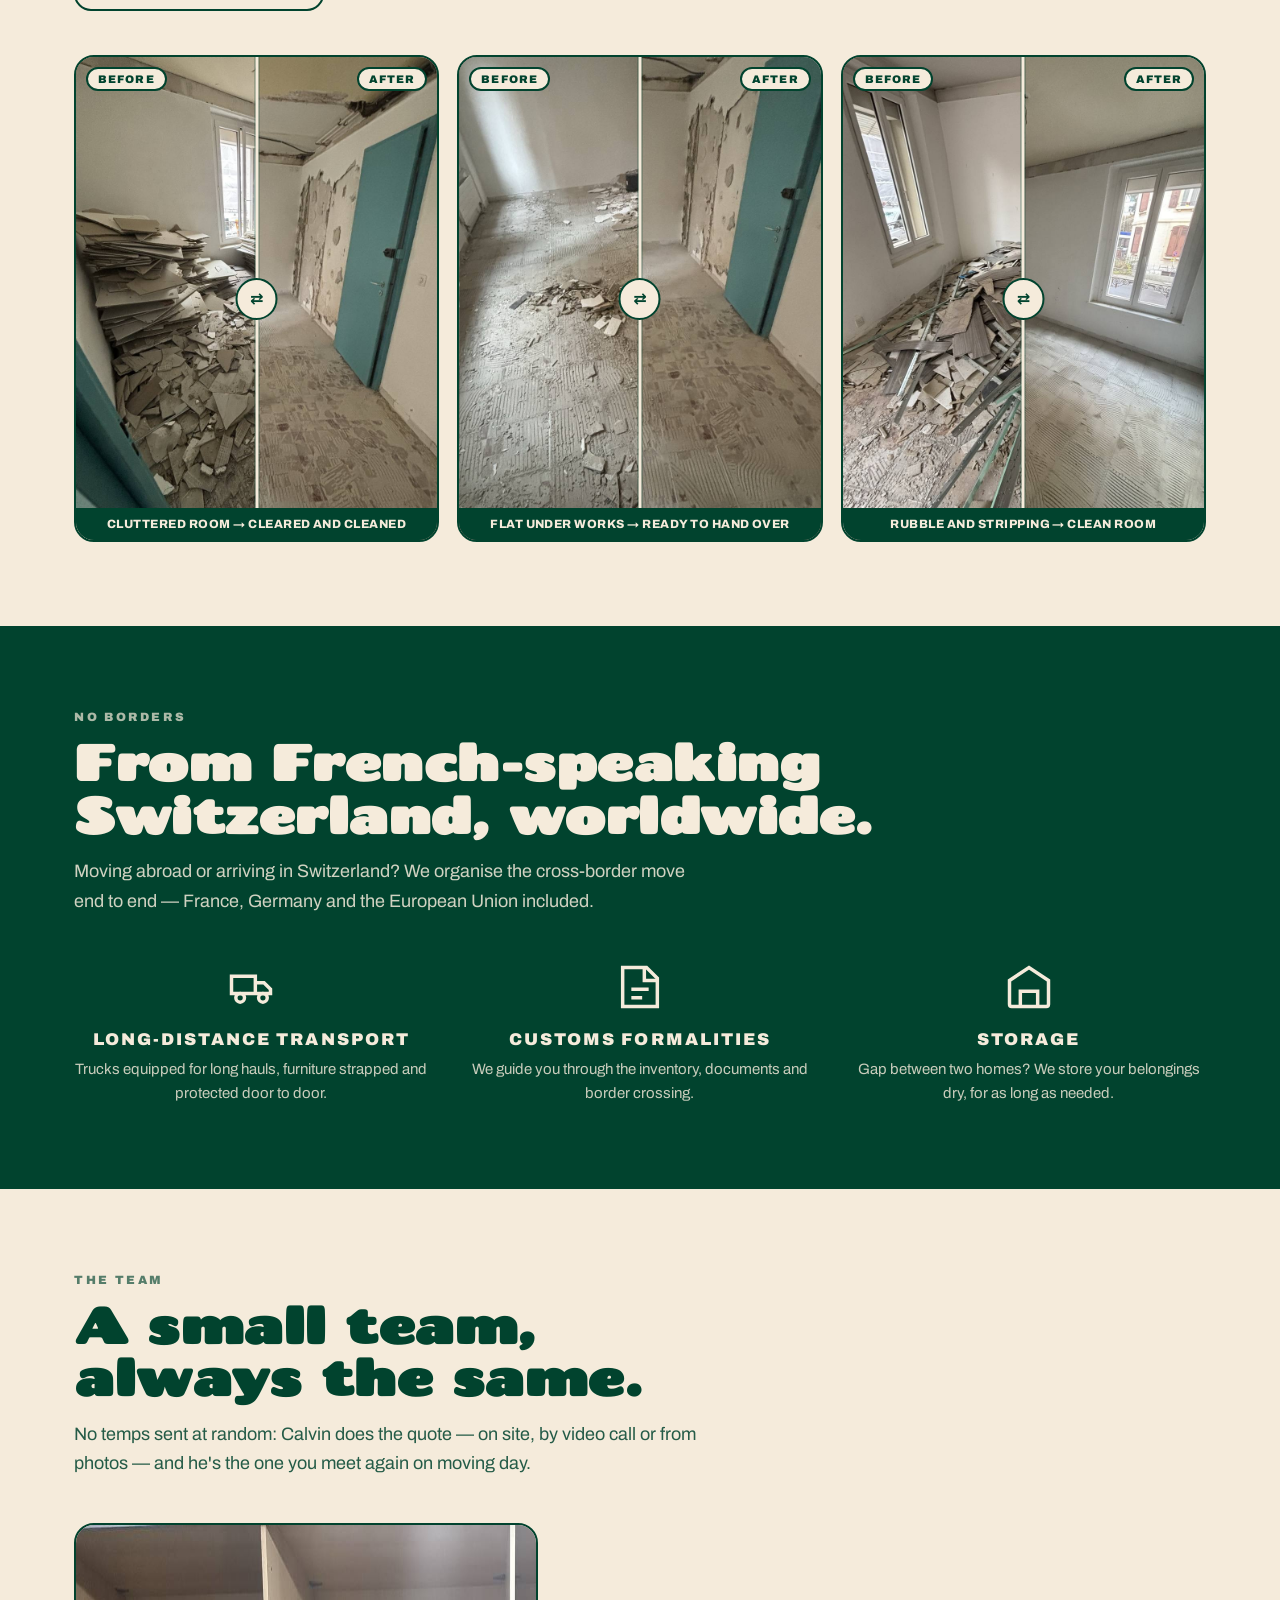
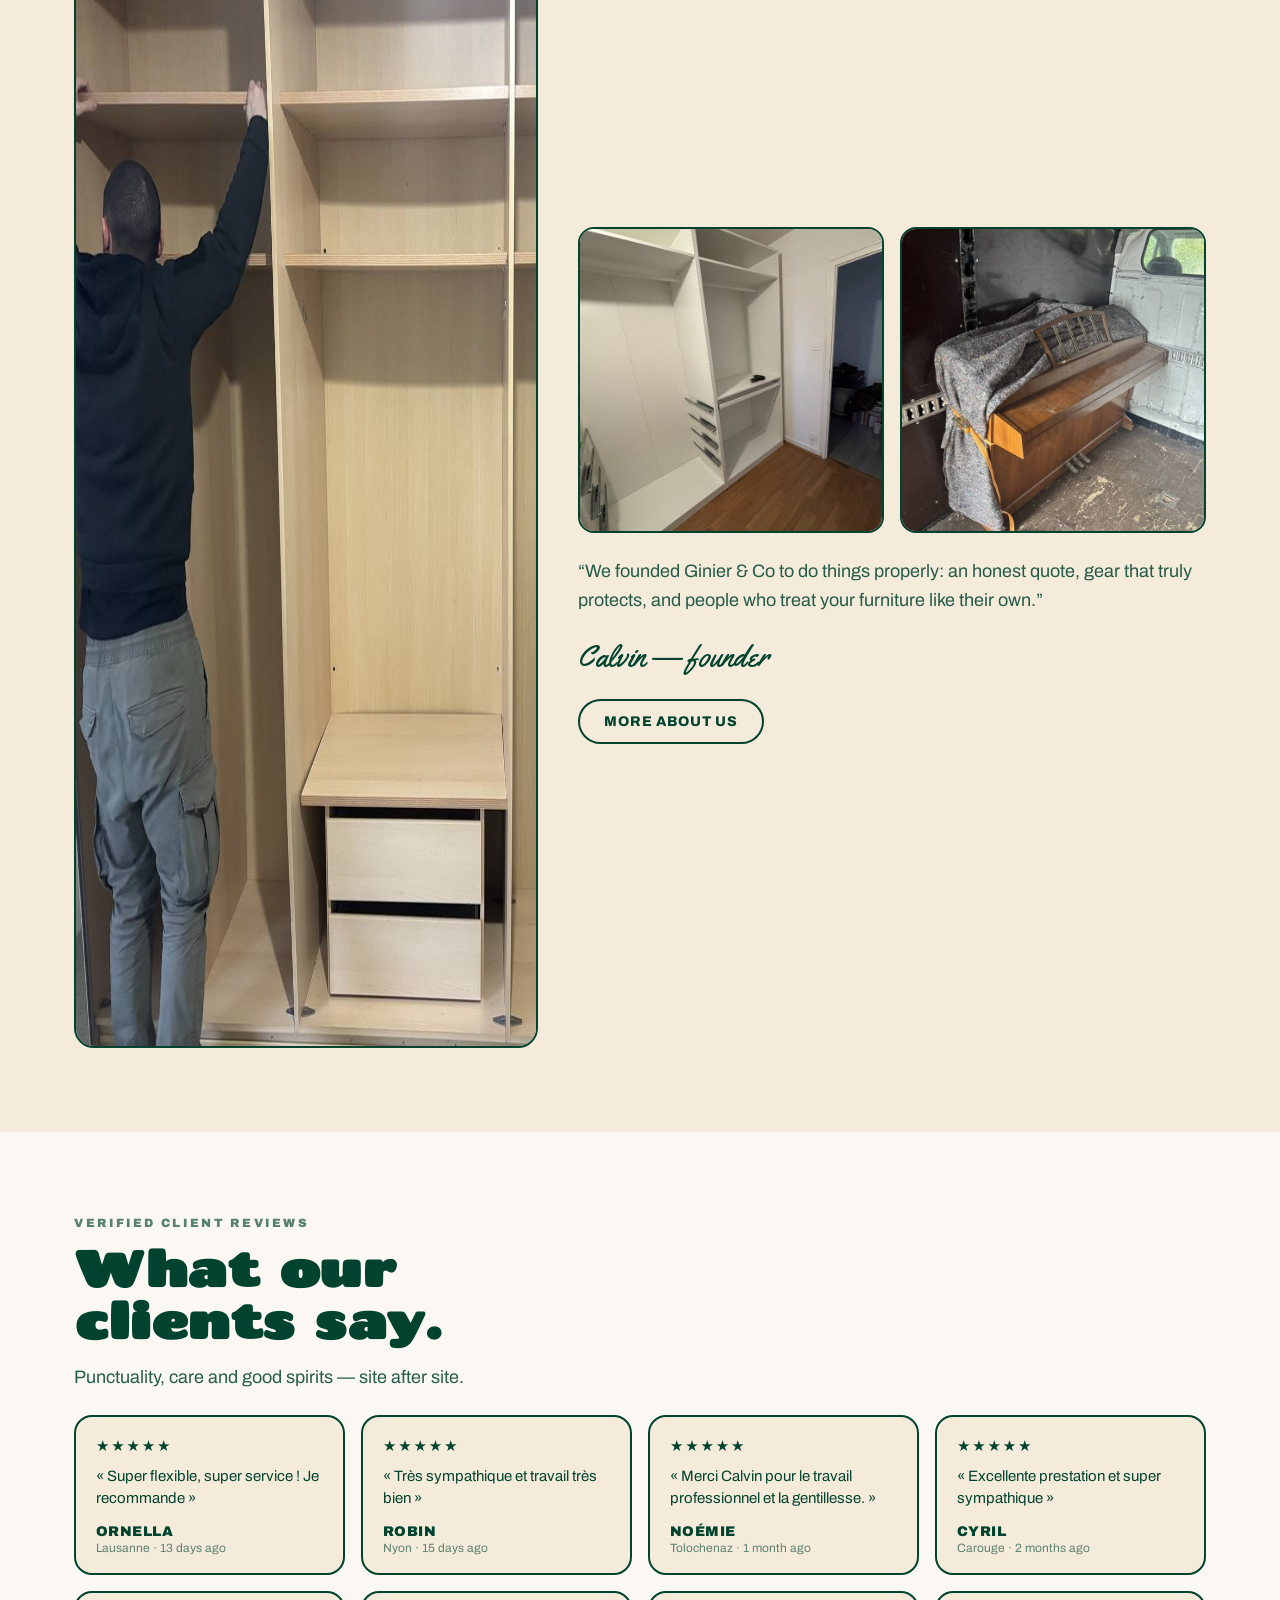
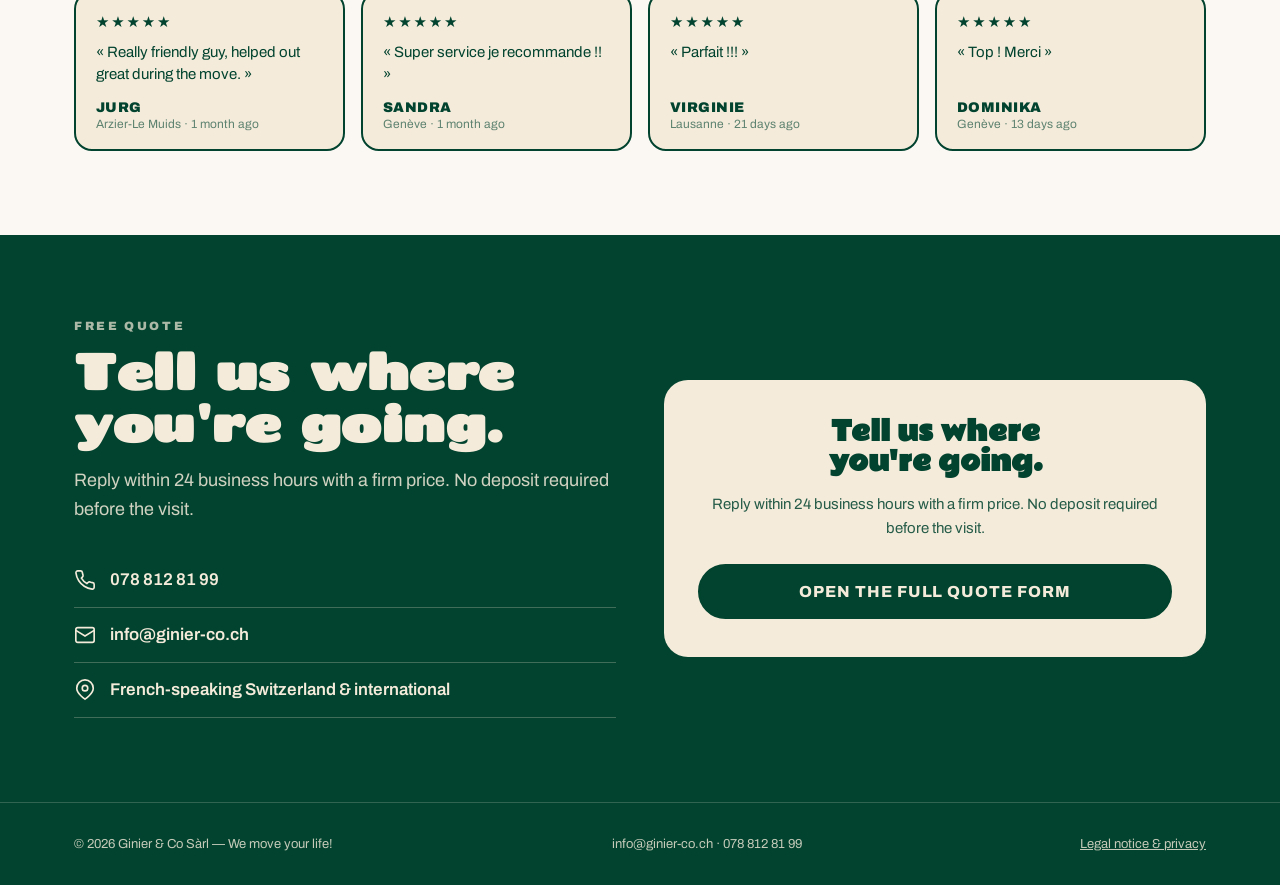
==== commit 2ece49b0: "Débloque le scroll mobile, une photo par service, avant/après = débarras Scroll mobile bloqué sur l'" ====
--- a/index.html
+++ b/index.html
@@ -15,7 +15,7 @@
 <meta property="og:site_name" content="Ginier &amp; Co Sàrl">
 <meta property="og:title" content="Ginier &amp; Co Sàrl — On déménage votre vie !">
 <meta property="og:description" content="Déménagement, transport et débarras en Suisse romande et à l'international. Devis gratuit sous 24 h.">
-<meta property="og:image" content="https://ginier-co.ch/assets/int-salon.jpg">
+<meta property="og:image" content="https://ginier-co.ch/assets/og-cover.jpg">
 <meta property="og:url" content="https://ginier-co.ch/">
 <meta name="twitter:card" content="summary_large_image">
 <link rel="preconnect" href="https://fonts.googleapis.com">
@@ -103,6 +103,10 @@
 .card svg{width:42px;height:42px;margin-bottom:16px}
 .card h3{font-size:19px;font-weight:900;text-transform:uppercase;letter-spacing:.04em;margin-bottom:8px}
 .card p{font-size:15px;line-height:1.55;opacity:.8}
+    .card-photo{width:100%;height:auto;aspect-ratio:4/3;object-fit:cover;border-radius:12px;border:2px solid var(--green);margin-bottom:18px;display:block;background:var(--cream)}
+    .card svg{width:30px;height:30px;margin-bottom:10px}
+    .card-link{display:inline-block;margin-top:12px;font-size:13px;font-weight:800;letter-spacing:.04em;text-transform:uppercase;color:var(--green);text-decoration:none;border-bottom:2px solid var(--green);padding-bottom:2px}
+    .ba-scope{display:inline-flex;align-items:center;gap:8px;margin-top:18px;padding:8px 16px;border:2px solid var(--green);border-radius:999px;font-size:12px;font-weight:900;letter-spacing:.12em;text-transform:uppercase;text-decoration:none;color:var(--green)}
 
 /* ---------- targets / international ---------- */
 .targets{background:var(--green);color:var(--cream)}
@@ -128,8 +132,8 @@
 
 /* ---------- avant / après ---------- */
 .ba-grid{display:grid;grid-template-columns:repeat(3,1fr);gap:18px;margin-top:44px}
-.ba{--pos:50%;position:relative;border:2px solid var(--green);border-radius:20px;overflow:hidden;aspect-ratio:3/4;
-  user-select:none;cursor:ew-resize;touch-action:none;background:#cfc9be}
+.ba{--pos:50%;position:relative;border:2px solid var(--green);border-radius:20px;overflow:hidden;aspect-ratio:3/4;touch-action:pan-y;
+  user-select:none;cursor:ew-resize;background:#cfc9be}
 .ba img{position:absolute;inset:0;width:100%;height:100%;object-fit:cover;display:block;pointer-events:none}
 .ba-after{position:absolute;inset:0;clip-path:inset(0 calc(100% - var(--pos)) 0 0)}
 .ba-handle{position:absolute;top:0;bottom:0;left:var(--pos);width:3px;background:var(--cream);transform:translateX(-50%);
@@ -283,21 +287,26 @@
   <p class="lead" data-i18n="srv.lead">Une seule équipe du premier carton au dernier meuble remonté. Pas de sous-traitance surprise, pas de facture qui gonfle le jour J.</p>
   <div class="cards">
     <div class="card">
+      <img class="card-photo" src="assets/srv-demenagement.jpg" alt="Salon remonté et installé après un déménagement" data-i18n-alt="srv.1.alt" loading="lazy" width="1000" height="750">
       <svg viewBox="0 0 24 24" fill="none" stroke="currentColor" stroke-width="1.7"><path d="M1 3h15v13H1zM16 8h4l3 3v5h-7z"/><circle cx="5.5" cy="18.5" r="2.5"/><circle cx="18.5" cy="18.5" r="2.5"/></svg>
       <h3 data-i18n="srv.1.t">Déménagement</h3>
       <p data-i18n="srv.1.p">Emballage, démontage, chargement, remontage. Studio ou villa, on s'adapte au volume.</p>
     </div>
     <div class="card">
+      <img class="card-photo" src="assets/srv-transport.jpg" alt="Scooter sanglé dans le camion pour un transport" data-i18n-alt="srv.2.alt" loading="lazy" width="1000" height="750">
       <svg viewBox="0 0 24 24" fill="none" stroke="currentColor" stroke-width="1.7"><path d="M3 6h13v10H3zM16 9h3l2 3v4h-5z"/><path d="M3 11h13"/></svg>
       <h3 data-i18n="srv.2.t">Transport</h3>
       <p data-i18n="srv.2.p">Livraison de mobilier, objets lourds ou fragiles, dans toute la Suisse et à l'étranger.</p>
     </div>
     <div class="card">
+      <img class="card-photo" src="assets/srv-debarras.jpg" alt="Pièce vidée et nettoyée après un débarras" data-i18n-alt="srv.3.alt" loading="lazy" width="1000" height="750">
       <svg viewBox="0 0 24 24" fill="none" stroke="currentColor" stroke-width="1.7"><path d="M3 7l9-4 9 4-9 4z"/><path d="M3 7v10l9 4 9-4V7"/><path d="M12 11v10"/></svg>
       <h3 data-i18n="srv.3.t">Débarras</h3>
       <p data-i18n="srv.3.p">Caves, greniers, locaux commerciaux : on vide, on trie et on évacue en déchetterie.</p>
+      <a class="card-link" href="#avant-apres" data-i18n="srv.3.link">Voir avant / après →</a>
     </div>
     <div class="card">
+      <img class="card-photo" src="assets/srv-amenagement.jpg" alt="Dressing en cours de montage" data-i18n-alt="srv.4.alt" loading="lazy" width="1000" height="750">
       <svg viewBox="0 0 24 24" fill="none" stroke="currentColor" stroke-width="1.7"><path d="M4 18v-7a3 3 0 013-3h10a3 3 0 013 3v7"/><path d="M2 18h20v3H2z"/><path d="M7 8V6a2 2 0 012-2h6a2 2 0 012 2v2"/></svg>
       <h3 data-i18n="srv.4.t">Aménagement</h3>
       <p data-i18n="srv.4.p">Montage de meubles, agencement des pièces, fixation murale. On repart quand c'est habitable.</p>
@@ -372,9 +381,10 @@
 </div></section>
 
 <section id="avant-apres"><div class="wrap">
-  <div class="eyebrow" data-i18n="ba.eyebrow">Avant / Après</div>
-  <h2 class="display" data-i18n-html="ba.h2">Le vrai résultat,<br>glissez pour voir.</h2>
-  <p class="lead" data-i18n="ba.lead">Débarras et remise en état d'un appartement à Nyon. Photos réelles de nos chantiers — faites glisser la poignée.</p>
+  <div class="eyebrow" data-i18n="ba.eyebrow">Débarras · avant / après</div>
+  <h2 class="display" data-i18n-html="ba.h2">Un débarras,<br>avant et après.</h2>
+  <p class="lead" data-i18n="ba.lead">Ces trois glissières montrent uniquement nos chantiers de débarras : on vide, on trie, on évacue et on rend la pièce nette. Appartement à Nyon, photos réelles — faites glisser la poignée.</p>
+  <a class="ba-scope" href="devis.html" data-i18n="ba.cta">Devis débarras gratuit →</a>
   <div class="ba-grid">
     <div class="ba">
       <span class="ba-badge b" data-i18n="ba.before">Avant</span>
@@ -431,11 +441,11 @@
   <h2 class="display" data-i18n-html="team.h2">Une petite équipe,<br>toujours la même.</h2>
   <p class="lead" data-i18n="team.lead">Pas d'intérimaires envoyés au hasard : c'est Calvin qui fait le devis — sur place, en visio ou sur photos — et c'est lui que vous retrouvez le jour du déménagement.</p>
   <div class="team">
-    <img src="assets/photo-calvin-portrait.jpg" alt="Calvin, fondateur de Ginier &amp; Co Sàrl">
+    <img src="assets/equipe-calvin.jpg" alt="Calvin monte une armoire sur un chantier" data-i18n-alt="team.alt.calvin" loading="lazy" width="900" height="1125">
     <div>
       <div class="team-photos">
-        <img src="assets/montage-calvin.jpg" alt="Calvin monte une armoire sur un chantier">
-        <img src="assets/photo-equipe.jpg" alt="L'équipe Ginier &amp; Co">
+        <img src="assets/equipe-chantier.jpg" alt="Dressing monté et posé en fin de chantier" data-i18n-alt="team.alt.chantier" loading="lazy" width="700" height="700">
+        <img src="assets/equipe-camion.jpg" alt="Piano protégé et sanglé dans le camion" data-i18n-alt="team.alt.camion" loading="lazy" width="700" height="700">
       </div>
       <p class="lead" style="margin-top:24px" data-i18n="team.quote">« On a monté Ginier &amp; Co pour faire les choses proprement : un devis honnête, du matériel qui protège vraiment, et des gens qui font attention à vos meubles comme aux leurs. »</p>
       <span class="signature" data-i18n="team.sign">Calvin — fondateur</span>
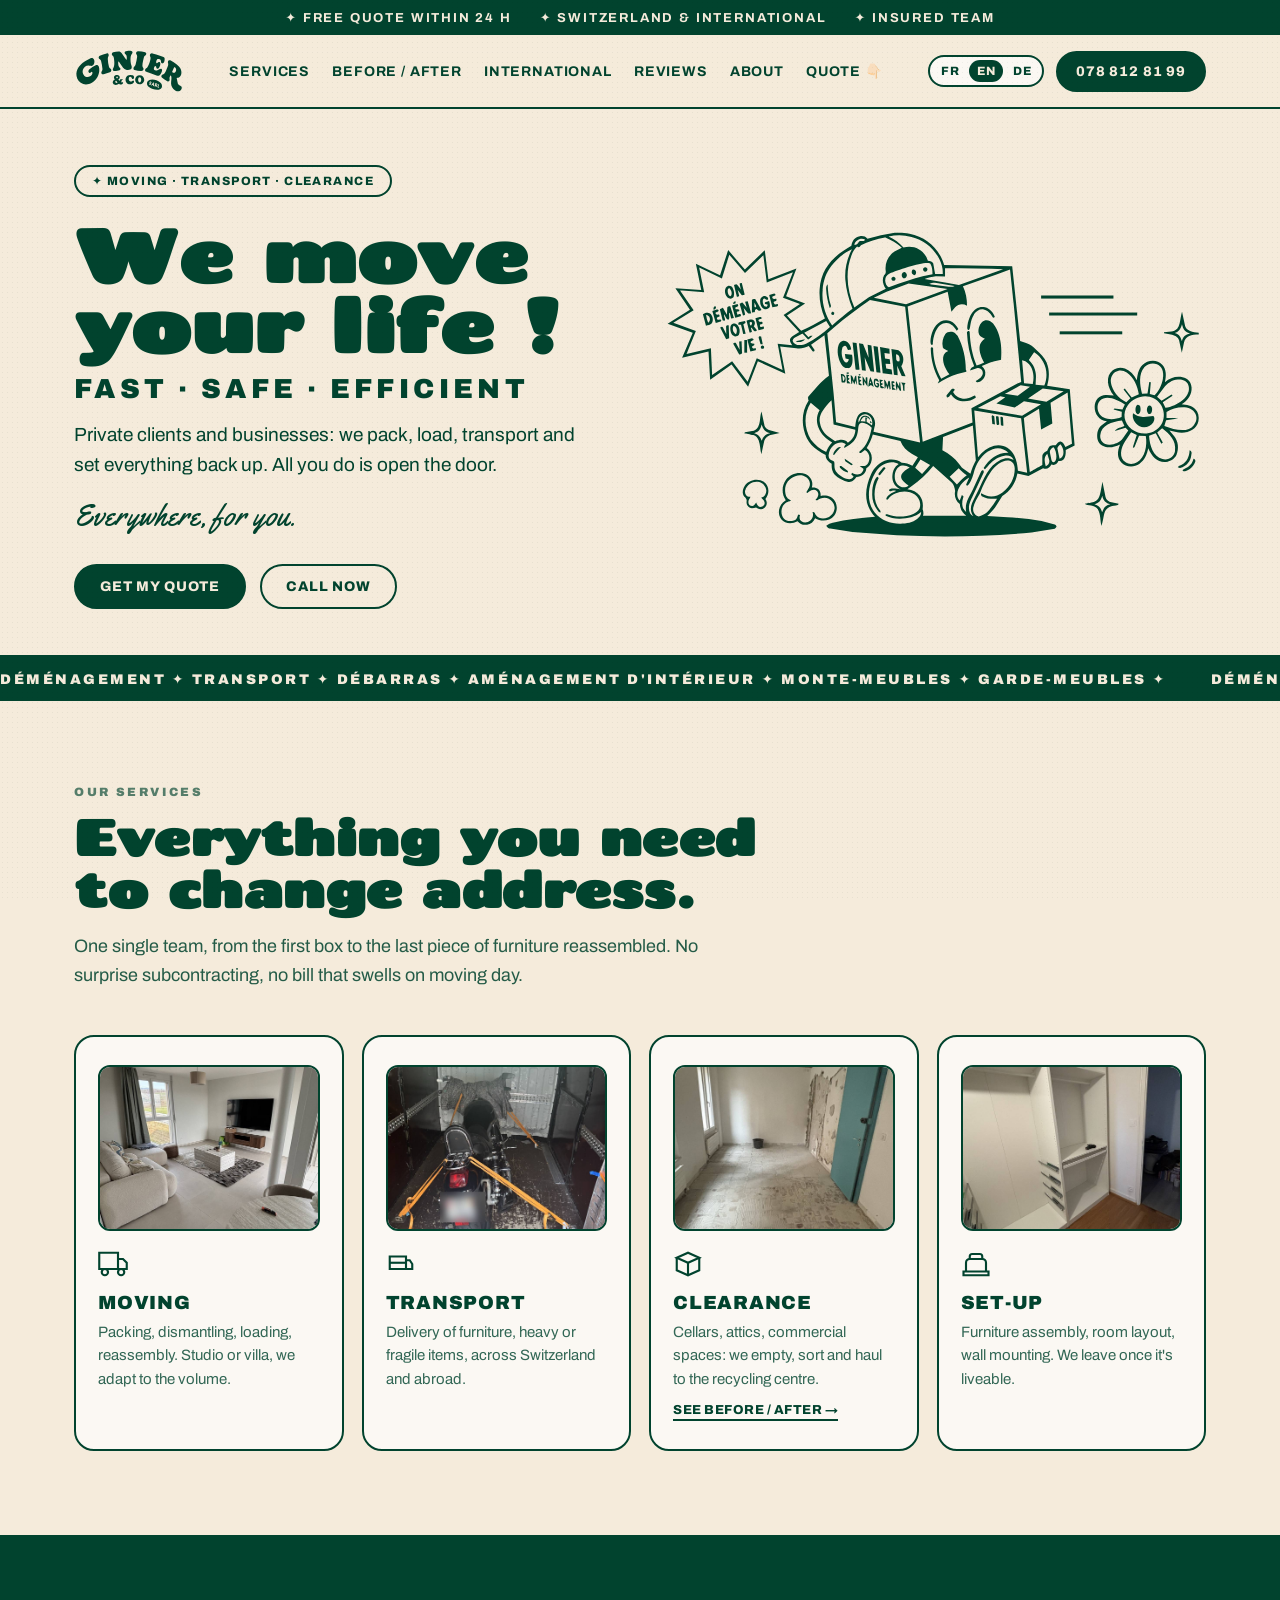
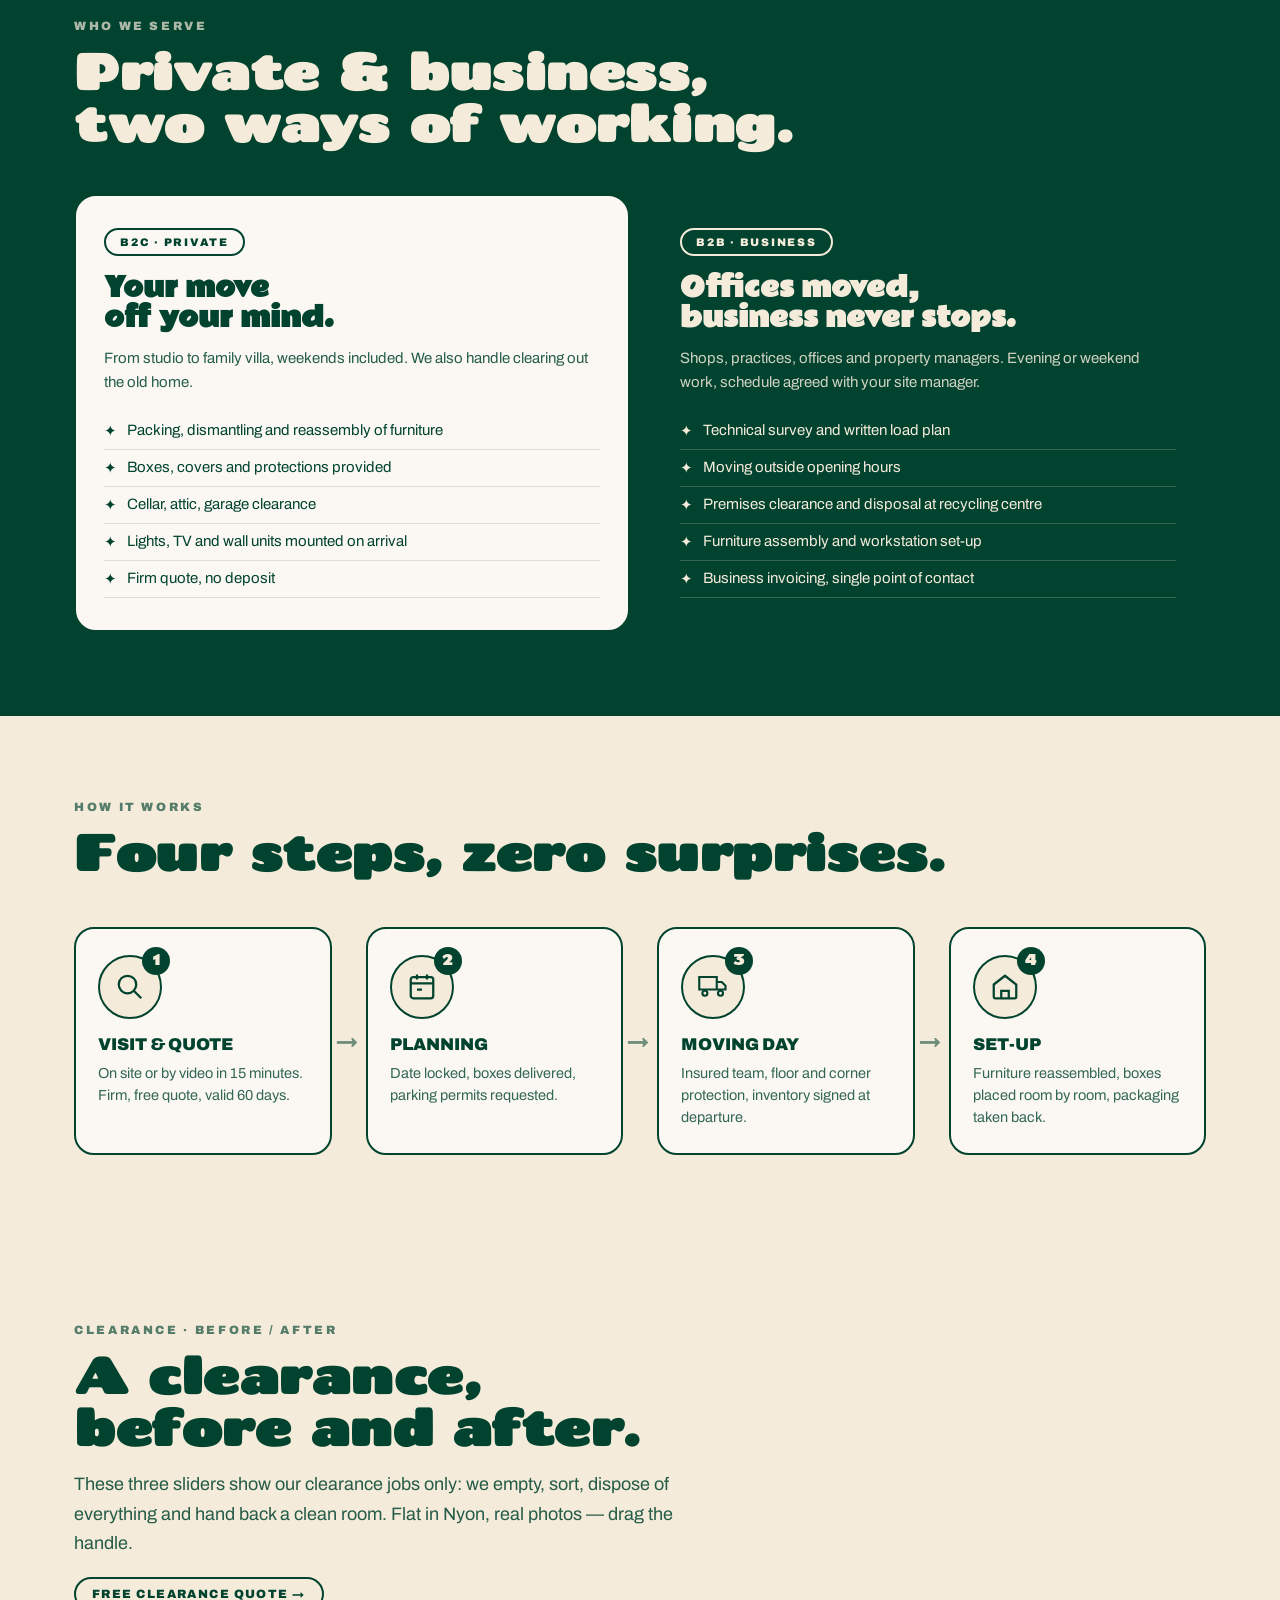
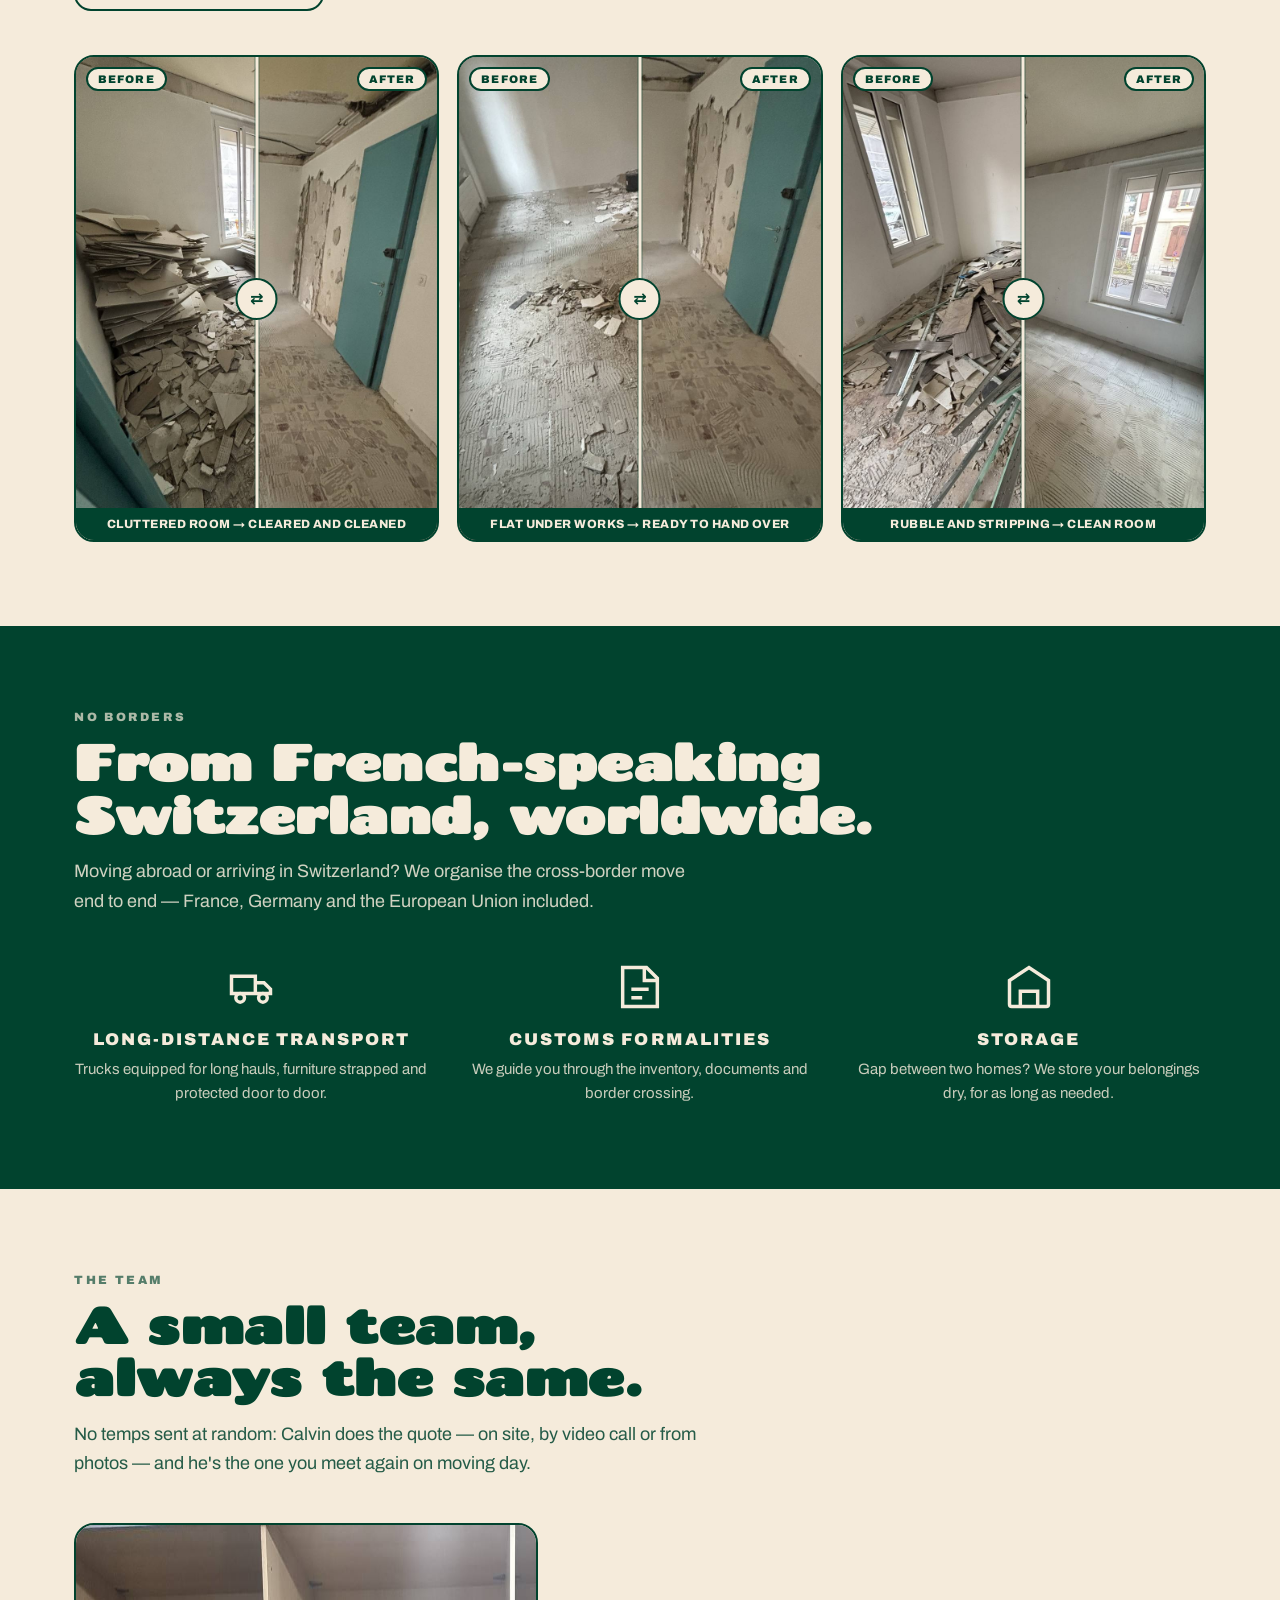
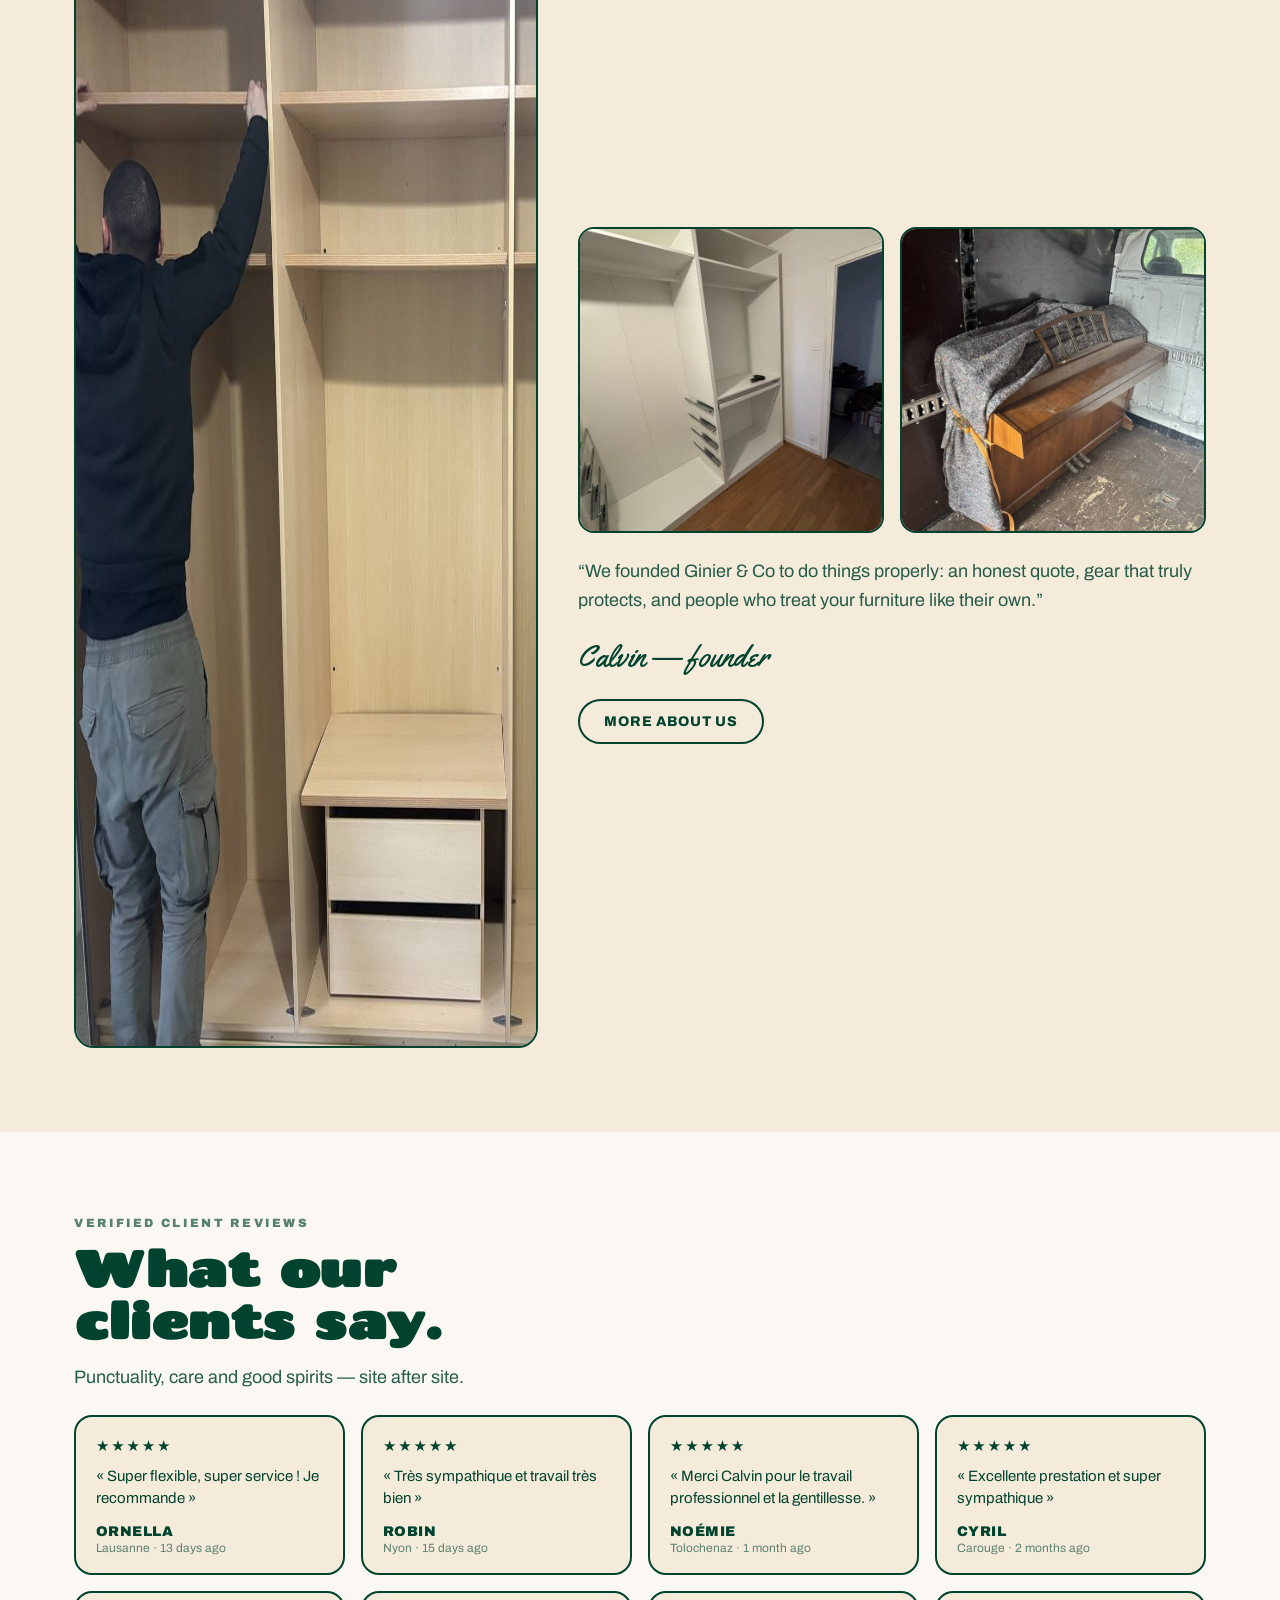
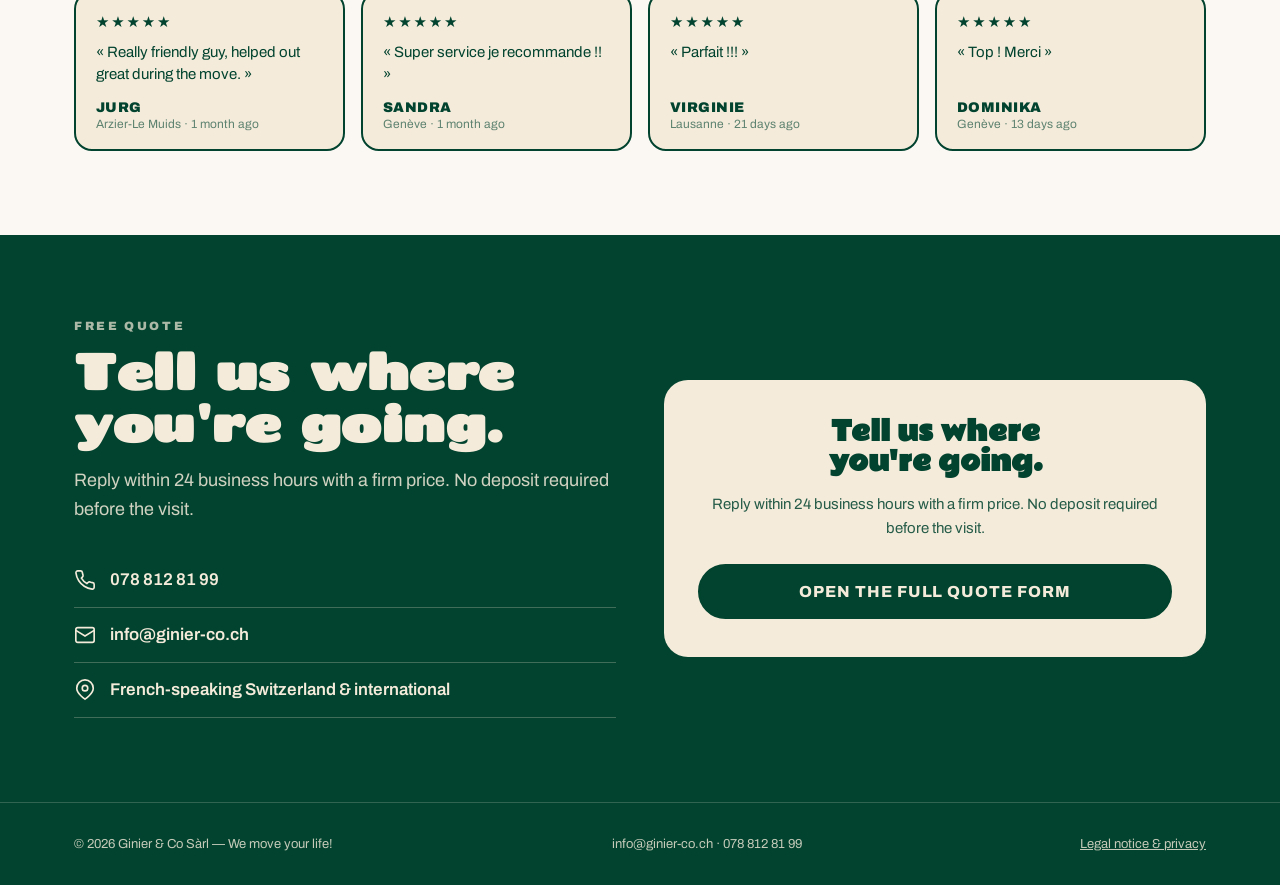
==== commit 416f065b: "Retire la remise des clés des services (FR/EN/DE) Ginier & Co fait du débarras mais pas de remise de" ====
--- a/index.html
+++ b/index.html
@@ -321,7 +321,7 @@
     <div class="segbox">
       <span class="kicker" data-i18n="seg.b2c.k">B2C · Particuliers</span>
       <h3 data-i18n-html="seg.b2c.h">Votre déménagement<br>sans y penser.</h3>
-      <p data-i18n="seg.b2c.p">Du studio à la villa familiale, week-ends compris. On s'occupe aussi du débarras de l'ancien logement et de la remise des clés.</p>
+      <p data-i18n="seg.b2c.p">Du studio à la villa familiale, week-ends compris. On s'occupe aussi du débarras de l'ancien logement.</p>
       <ul>
         <li data-i18n="seg.b2c.1">Emballage, démontage et remontage du mobilier</li>
         <li data-i18n="seg.b2c.2">Cartons, housses et protections fournis</li>
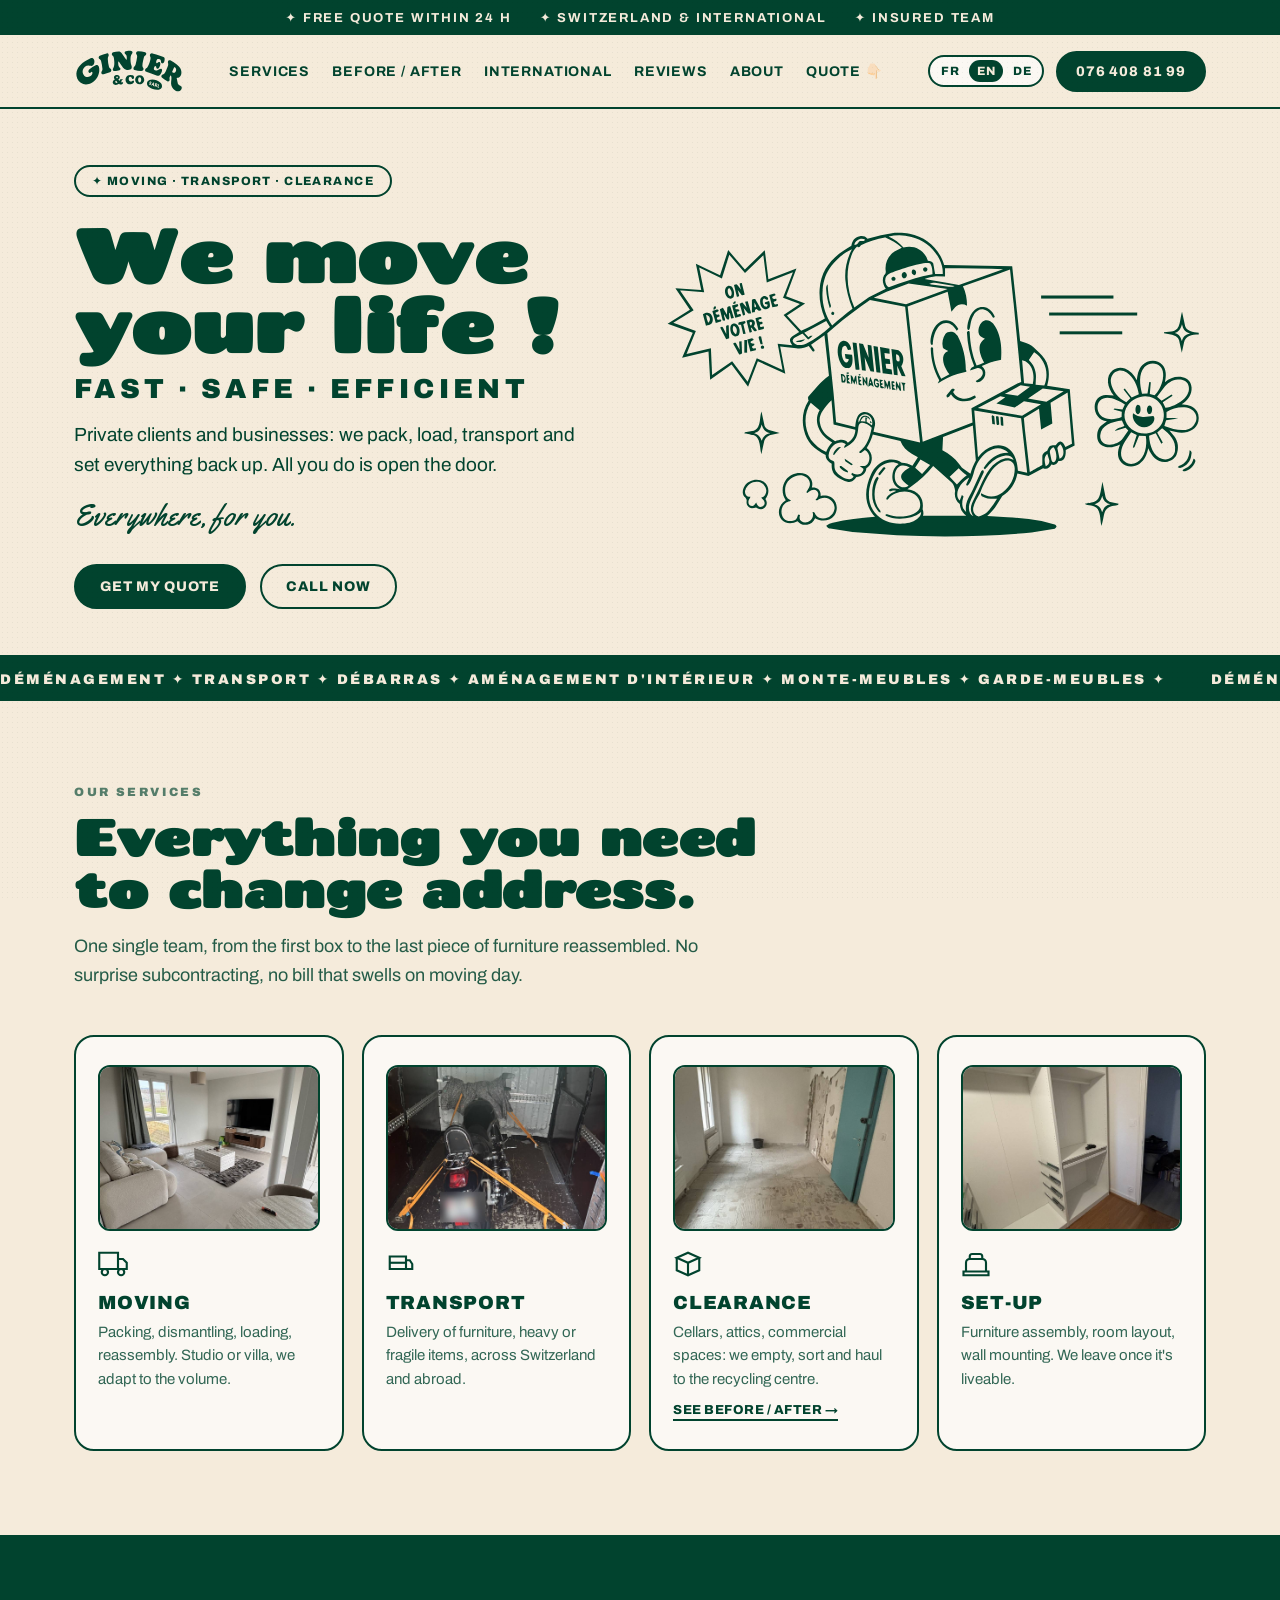
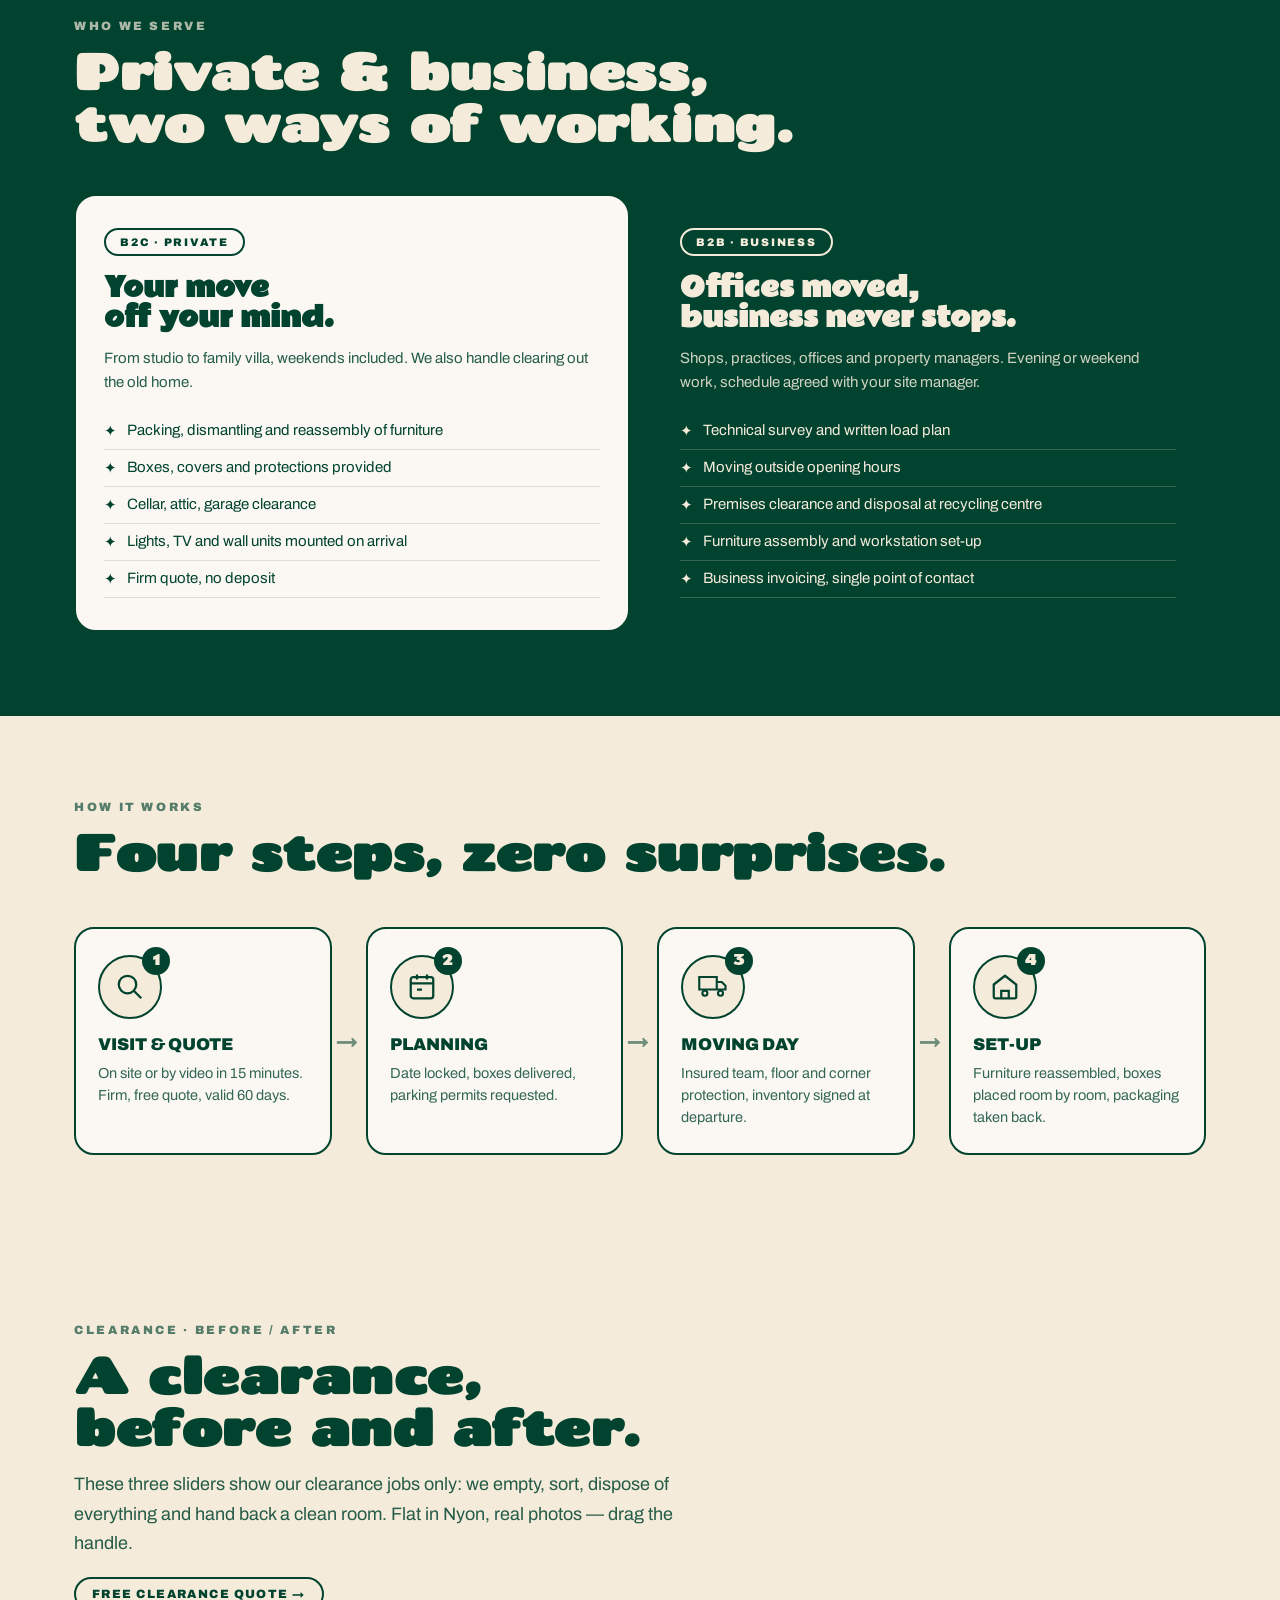
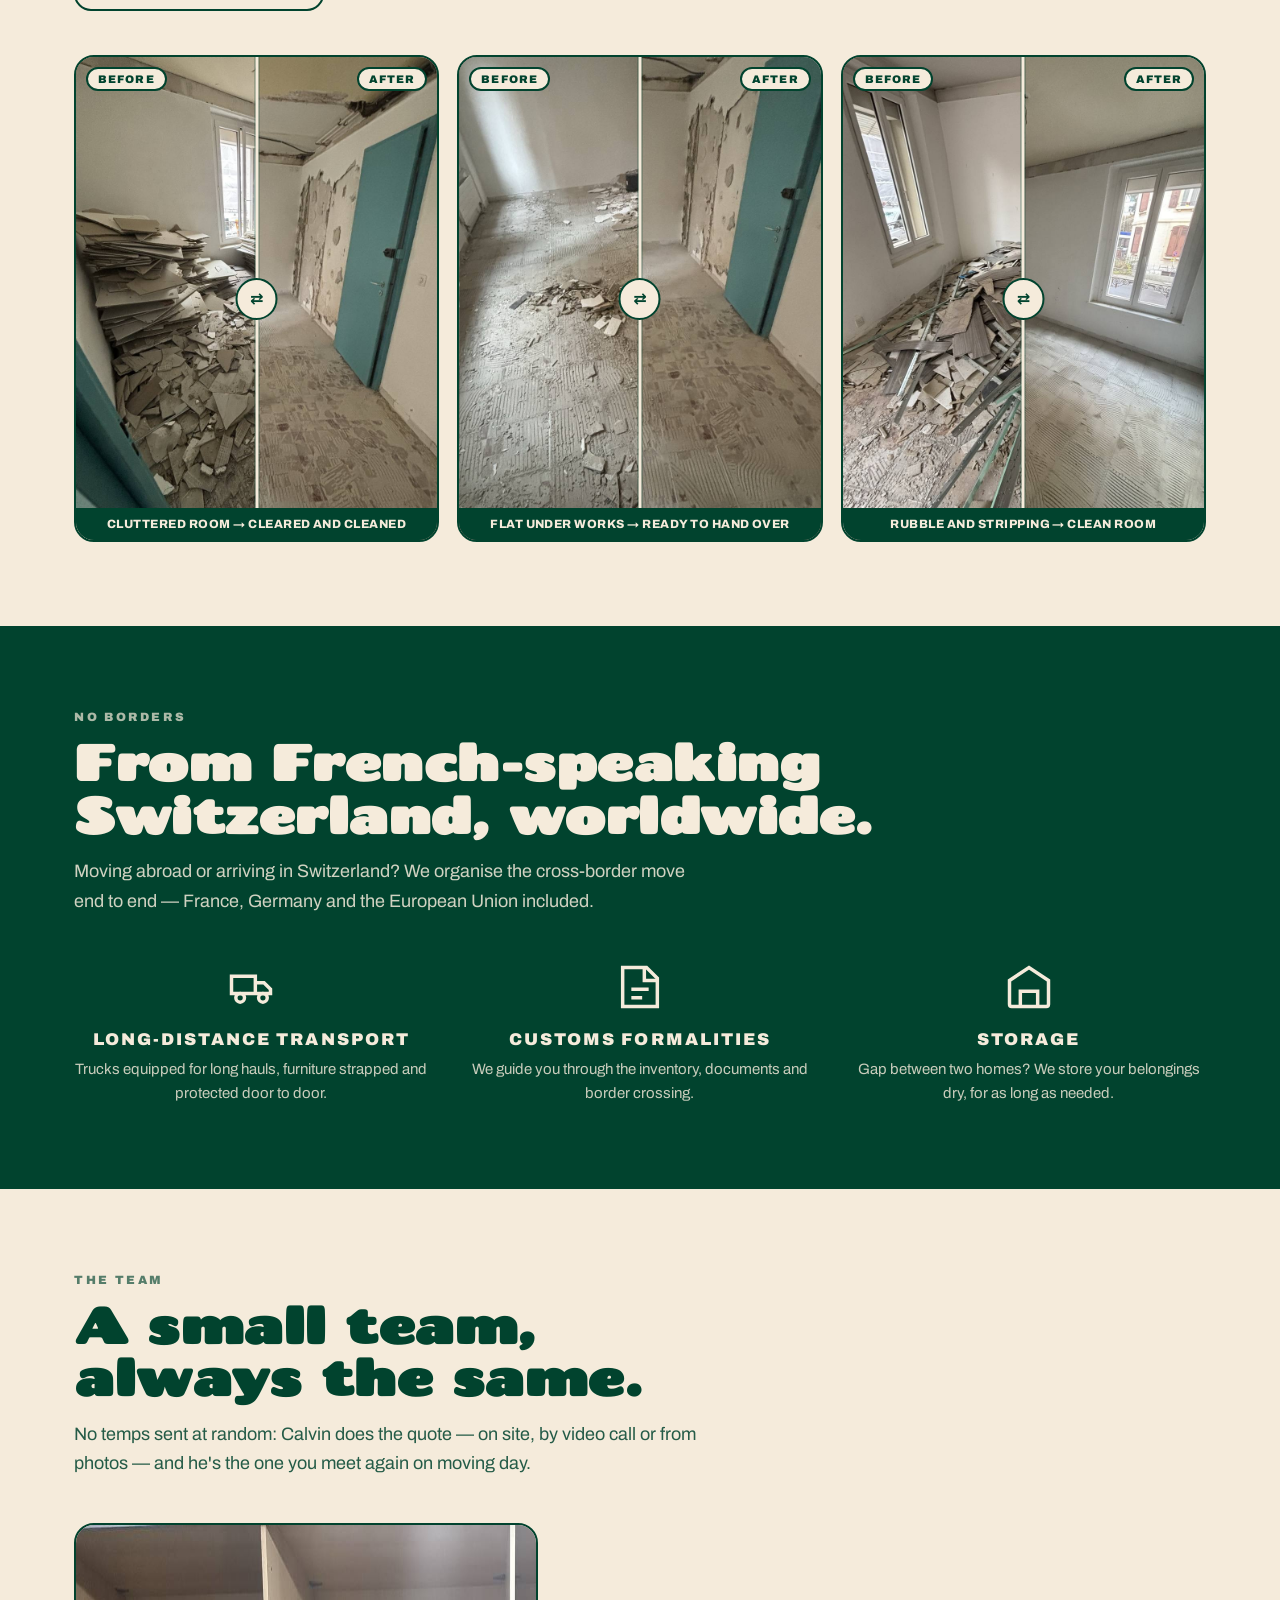
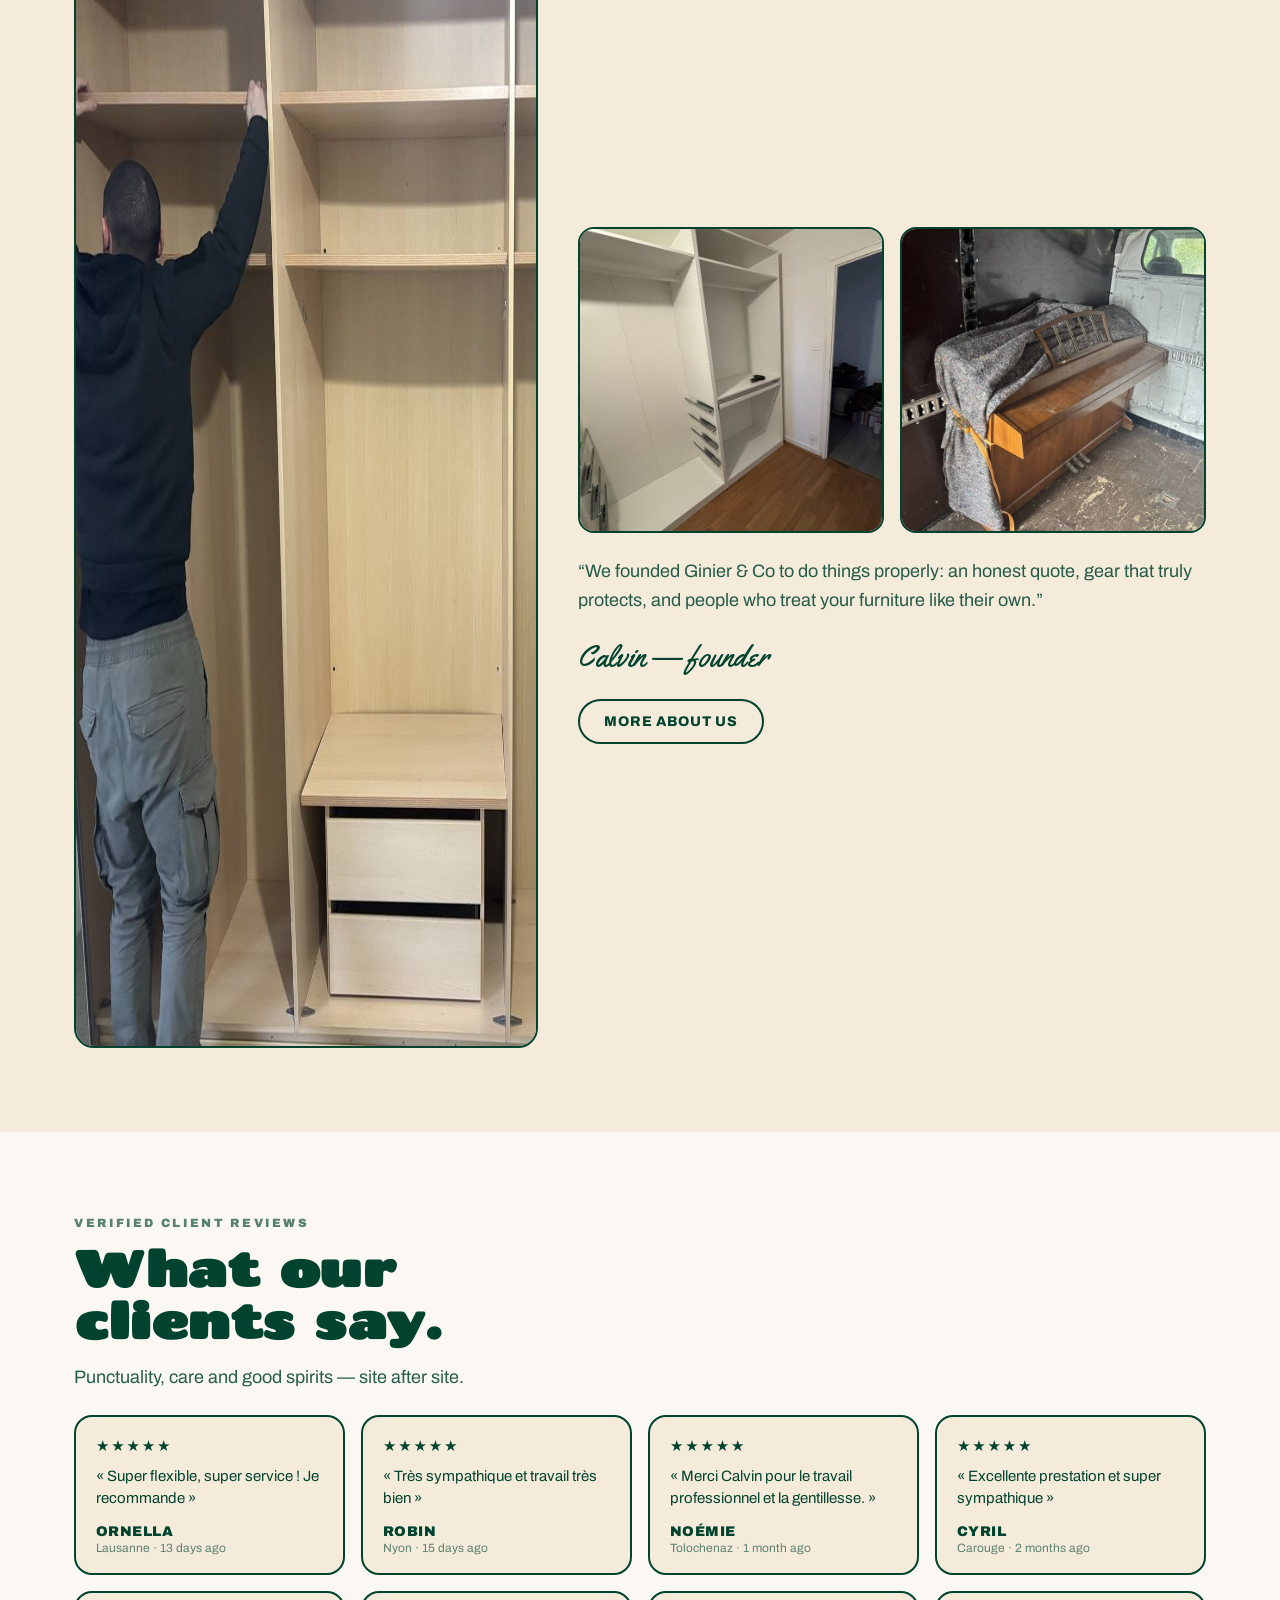
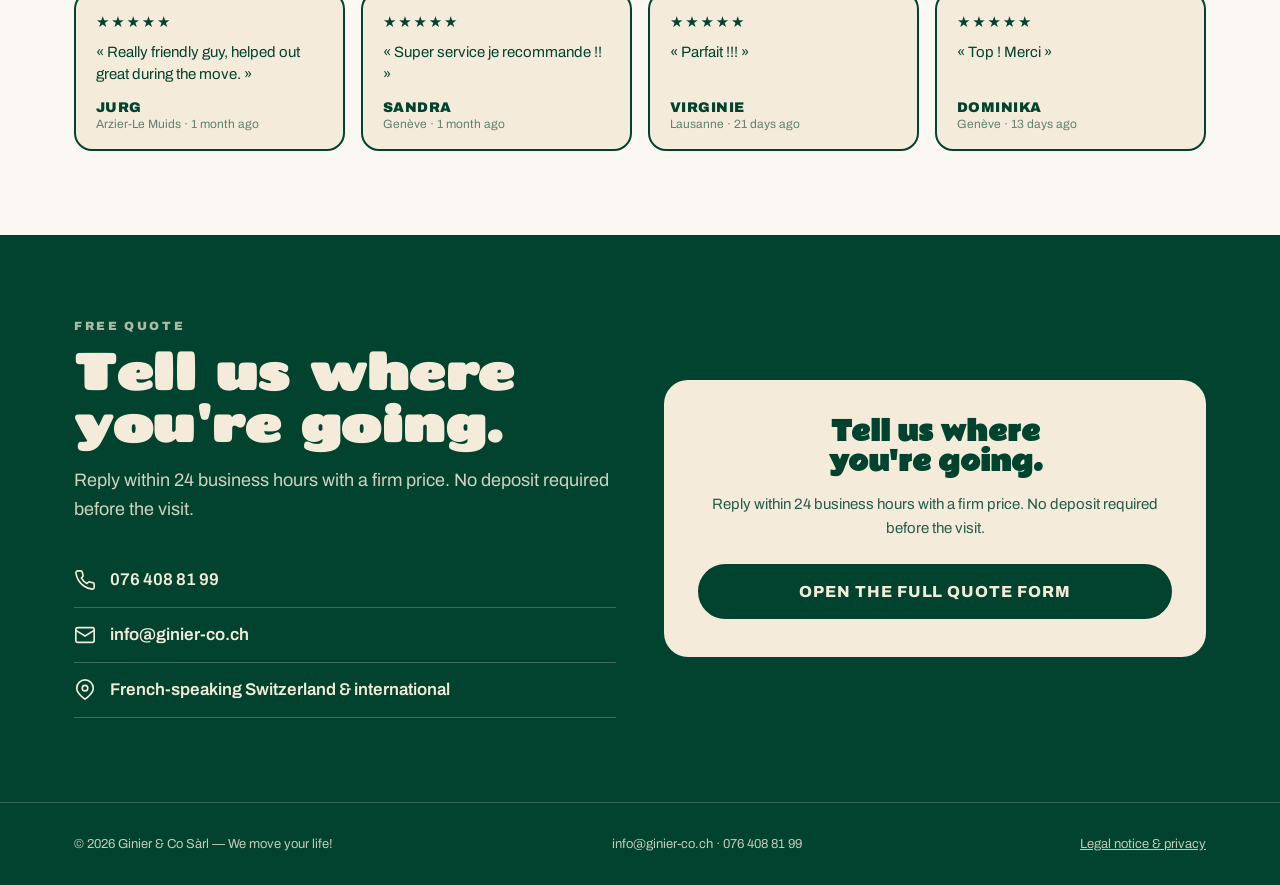
==== commit 164df03f: "Remplace le numéro de téléphone par 076 408 81 99 Co-Authored-By: Claude Opus 4.8 <noreply@anthropic" ====
--- a/index.html
+++ b/index.html
@@ -251,7 +251,7 @@
       <button class="lang-btn" data-lang="en" aria-pressed="false">EN</button>
       <button class="lang-btn" data-lang="de" aria-pressed="false">DE</button>
     </div>
-    <a class="btn phone-btn" href="tel:+41788128199">078 812 81 99</a>
+    <a class="btn phone-btn" href="tel:+41764088199">076 408 81 99</a>
     <button class="nav-toggle" aria-label="Menu" aria-expanded="false"><svg viewBox="0 0 24 24" stroke-width="2"><path d="M3 6h18M3 12h18M3 18h18"/></svg></button>
   </div>
 </div></nav>
@@ -267,7 +267,7 @@
       <span class="script tagline" data-i18n="hero.tagline">Partout, pour vous.</span>
       <div class="cta-row">
         <a class="btn" href="devis.html" data-i18n="cta.quote">Demander mon devis</a>
-        <a class="btn btn-outline" href="tel:+41788128199" data-i18n="cta.call">Appeler maintenant</a>
+        <a class="btn btn-outline" href="tel:+41764088199" data-i18n="cta.call">Appeler maintenant</a>
       </div>
     </div>
     <div class="hero-visual">
@@ -478,7 +478,7 @@
       <h2 class="display" data-i18n-html="ct.h2">Dites-nous où<br>vous allez.</h2>
       <p class="lead" style="opacity:.85;color:var(--cream)" data-i18n="ct.lead">Réponse sous 24 h ouvrées avec un prix ferme. Aucun acompte demandé avant la visite.</p>
       <ul class="contact-list">
-        <li><svg viewBox="0 0 24 24" fill="none" stroke="currentColor" stroke-width="1.8"><path d="M22 16.9v3a2 2 0 01-2.2 2 19.8 19.8 0 01-8.6-3.1 19.5 19.5 0 01-6-6A19.8 19.8 0 012.1 4.2 2 2 0 014.1 2h3a2 2 0 012 1.7c.1 1 .4 1.9.7 2.8a2 2 0 01-.5 2.1L8.1 9.9a16 16 0 006 6l1.3-1.2a2 2 0 012.1-.5c.9.3 1.8.6 2.8.7a2 2 0 011.7 2z"/></svg><a href="tel:+41788128199">078 812 81 99</a></li>
+        <li><svg viewBox="0 0 24 24" fill="none" stroke="currentColor" stroke-width="1.8"><path d="M22 16.9v3a2 2 0 01-2.2 2 19.8 19.8 0 01-8.6-3.1 19.5 19.5 0 01-6-6A19.8 19.8 0 012.1 4.2 2 2 0 014.1 2h3a2 2 0 012 1.7c.1 1 .4 1.9.7 2.8a2 2 0 01-.5 2.1L8.1 9.9a16 16 0 006 6l1.3-1.2a2 2 0 012.1-.5c.9.3 1.8.6 2.8.7a2 2 0 011.7 2z"/></svg><a href="tel:+41764088199">076 408 81 99</a></li>
         <li><svg viewBox="0 0 24 24" fill="none" stroke="currentColor" stroke-width="1.8"><rect x="2" y="4" width="20" height="16" rx="2"/><path d="M2 7l10 6 10-6"/></svg><a href="mailto:info@ginier-co.ch">info@ginier-co.ch</a></li>
         <li><svg viewBox="0 0 24 24" fill="none" stroke="currentColor" stroke-width="1.8"><path d="M21 10c0 6-9 12-9 12S3 16 3 10a9 9 0 1118 0z"/><circle cx="12" cy="10" r="3"/></svg><span data-i18n="ct.zone">Suisse romande &amp; international</span></li>
       </ul>
@@ -493,7 +493,7 @@
 
 <footer><div class="wrap">
   <span data-i18n="ft.slogan">© 2026 Ginier &amp; Co Sàrl — On déménage votre vie !</span>
-  <span>info@ginier-co.ch · 078 812 81 99</span>
+  <span>info@ginier-co.ch · 076 408 81 99</span>
   <a href="confidentialite.html" style="color:var(--cream)" data-i18n="ft.legal">Mentions légales &amp; confidentialité</a>
 </div></footer>
 
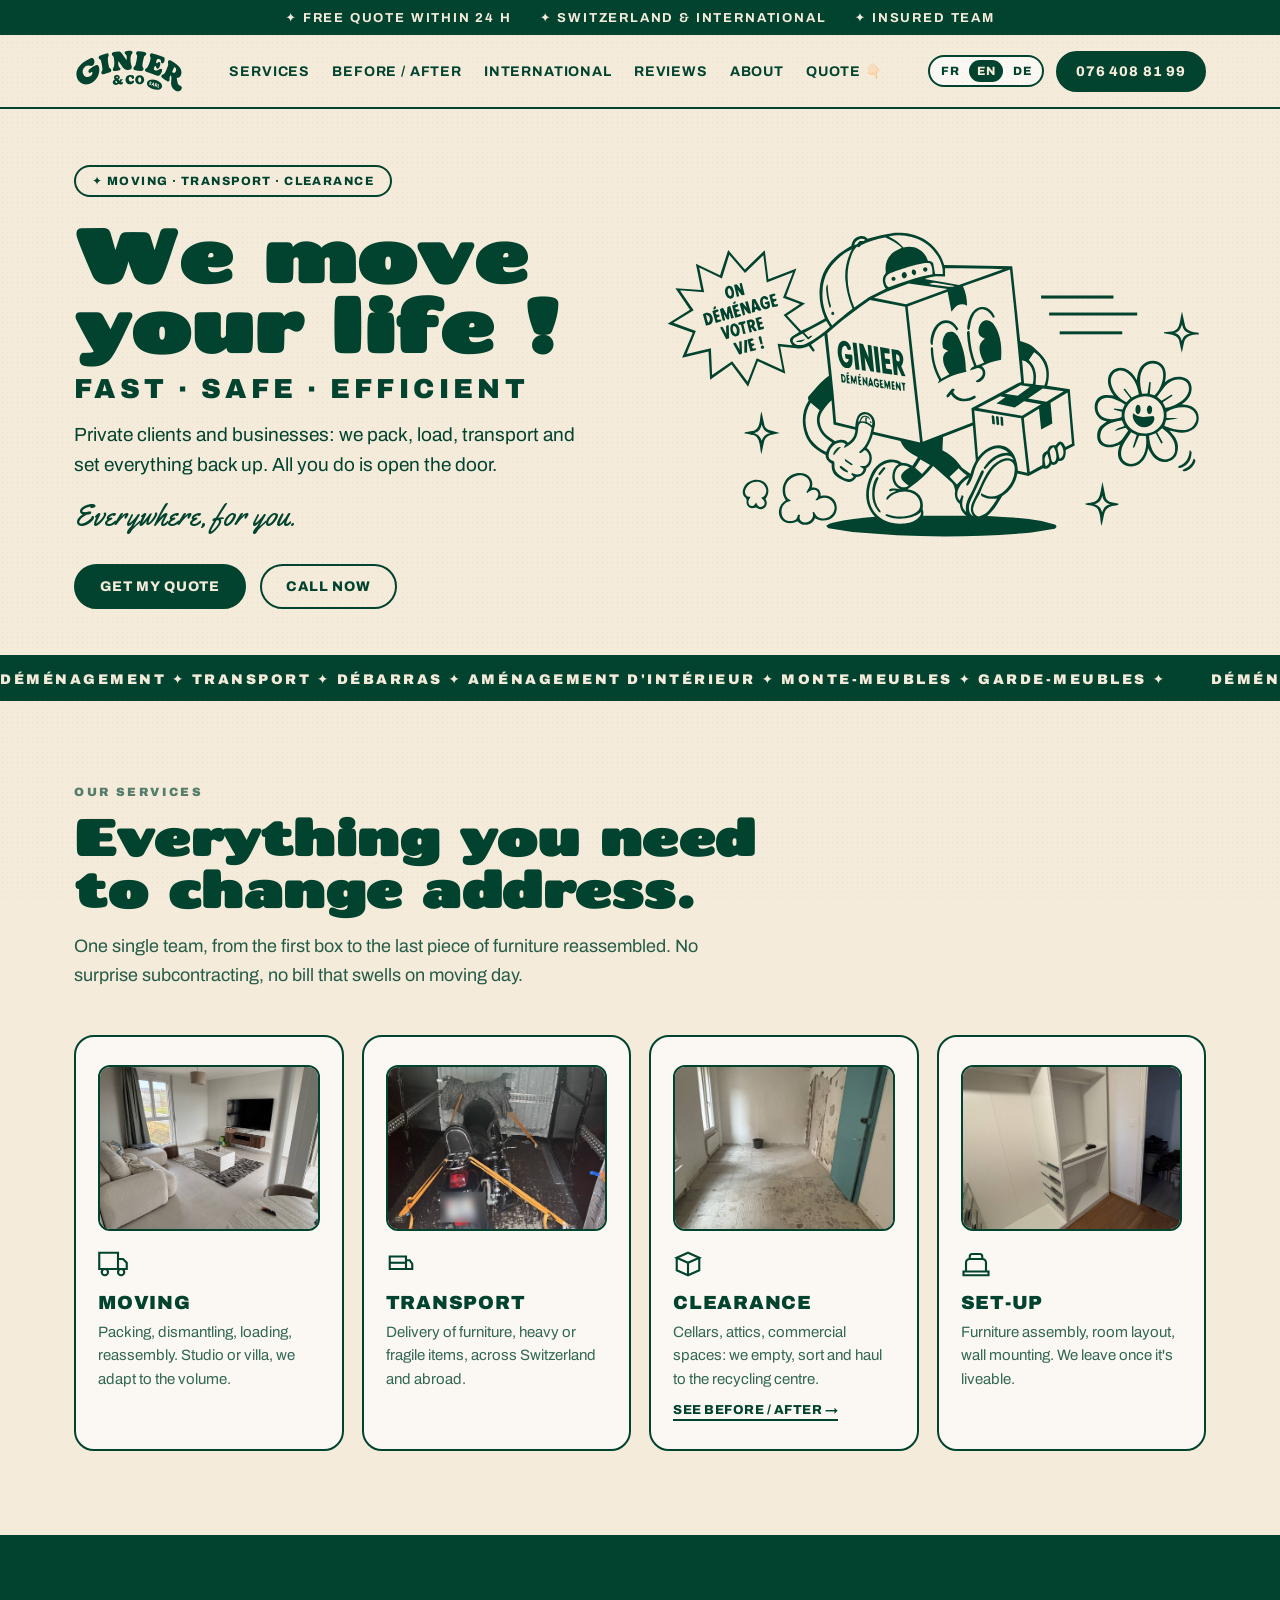
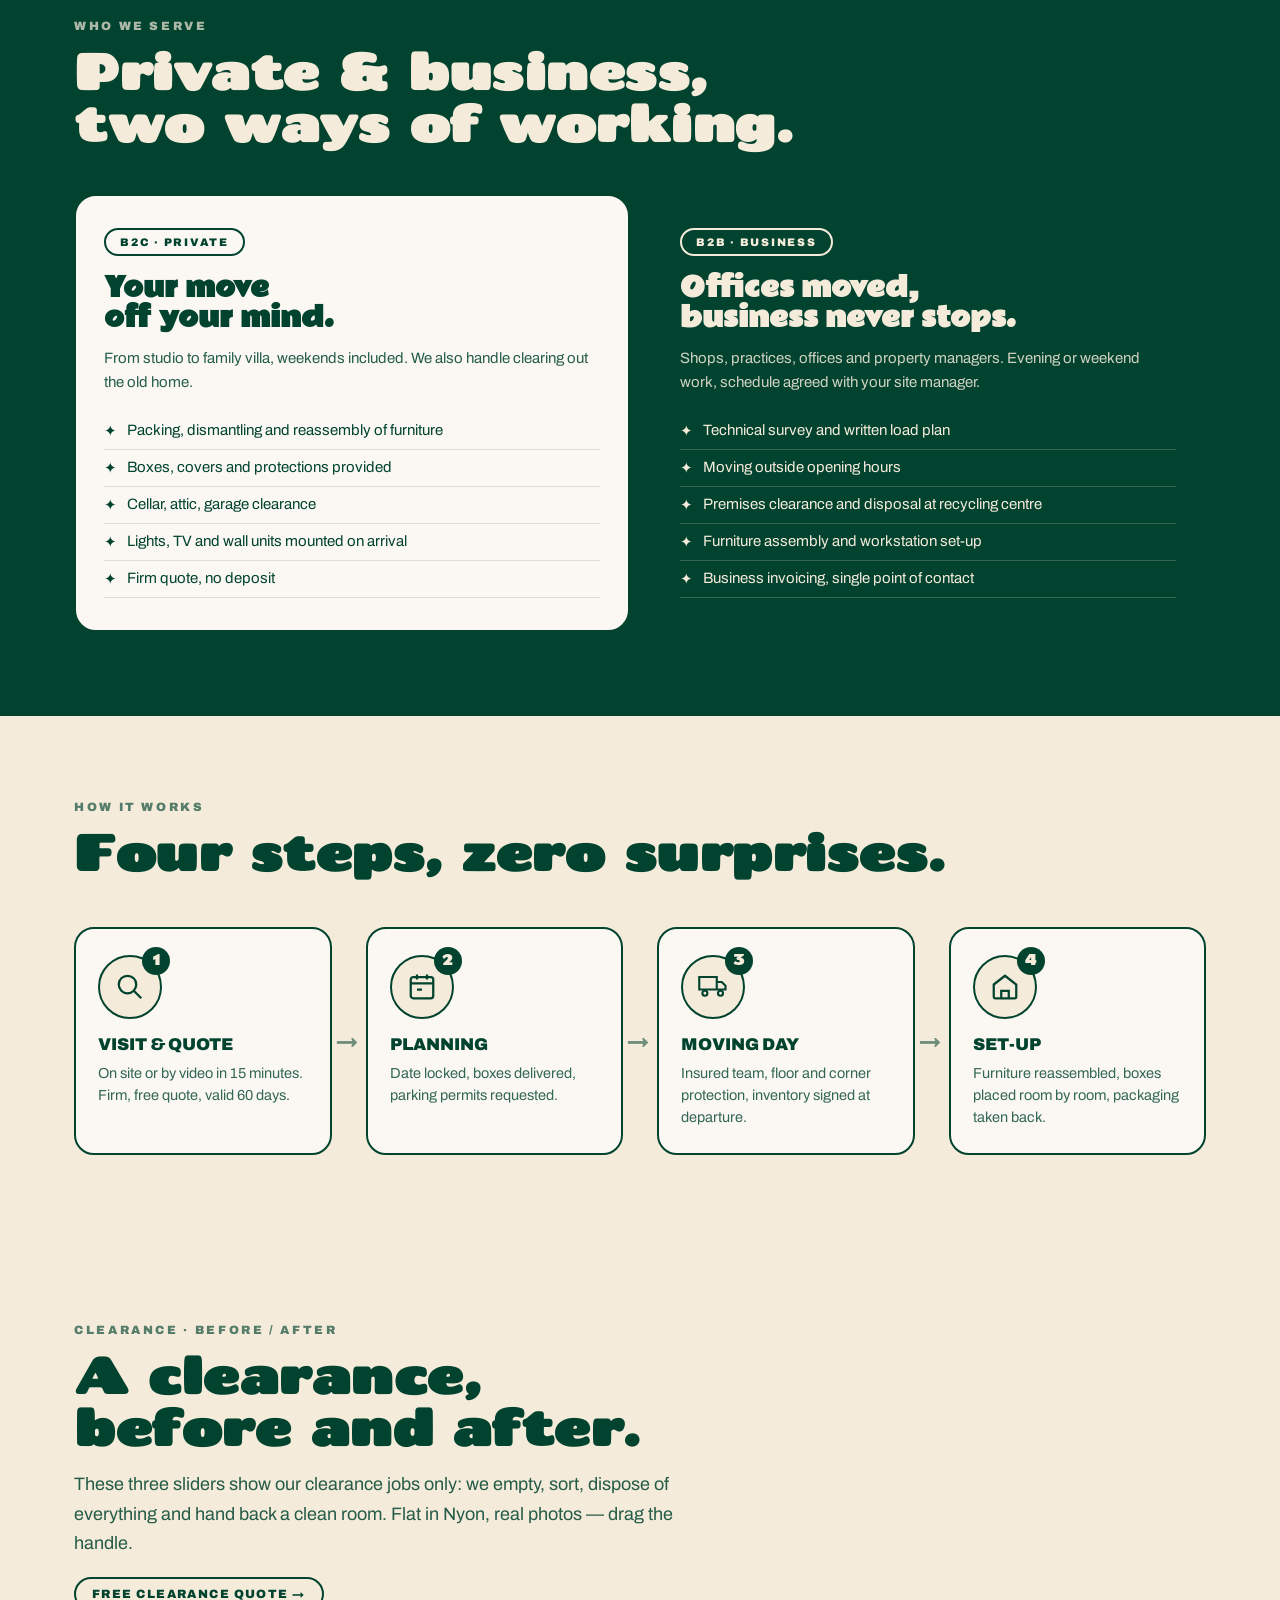
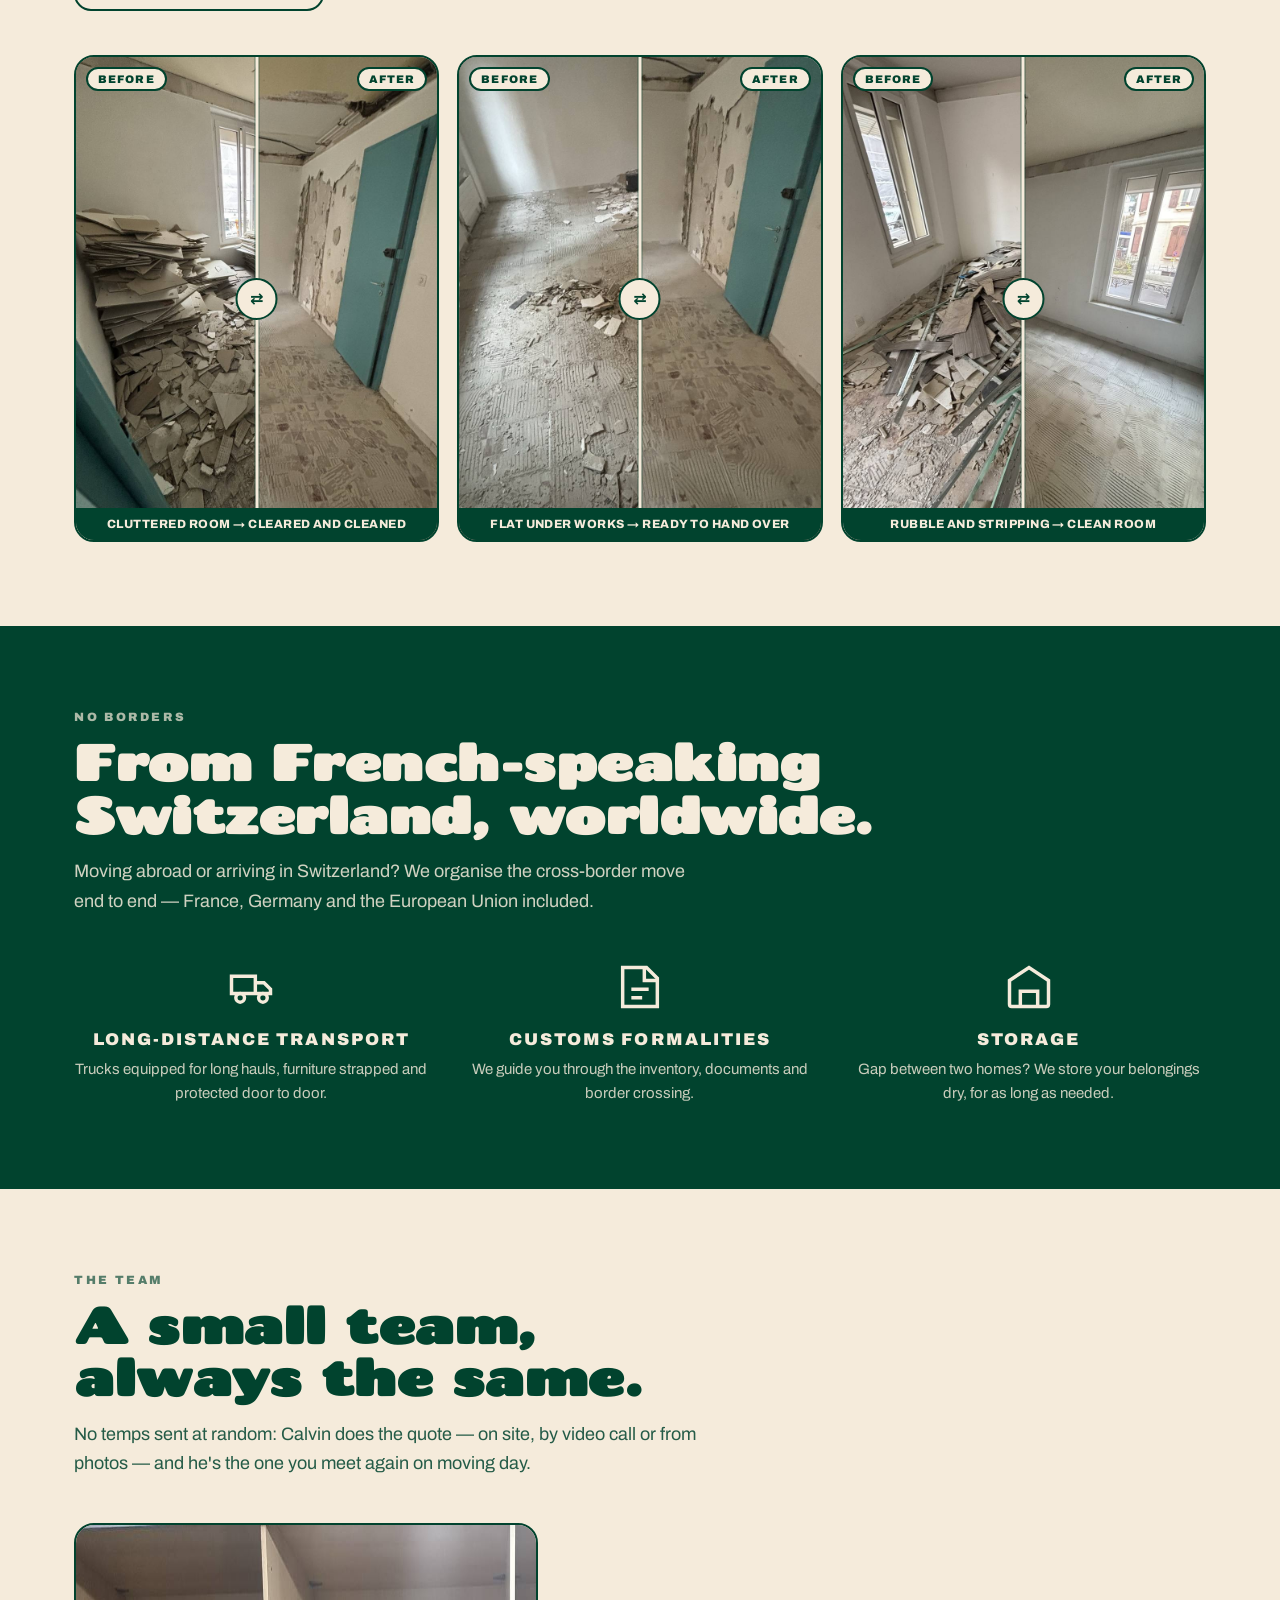
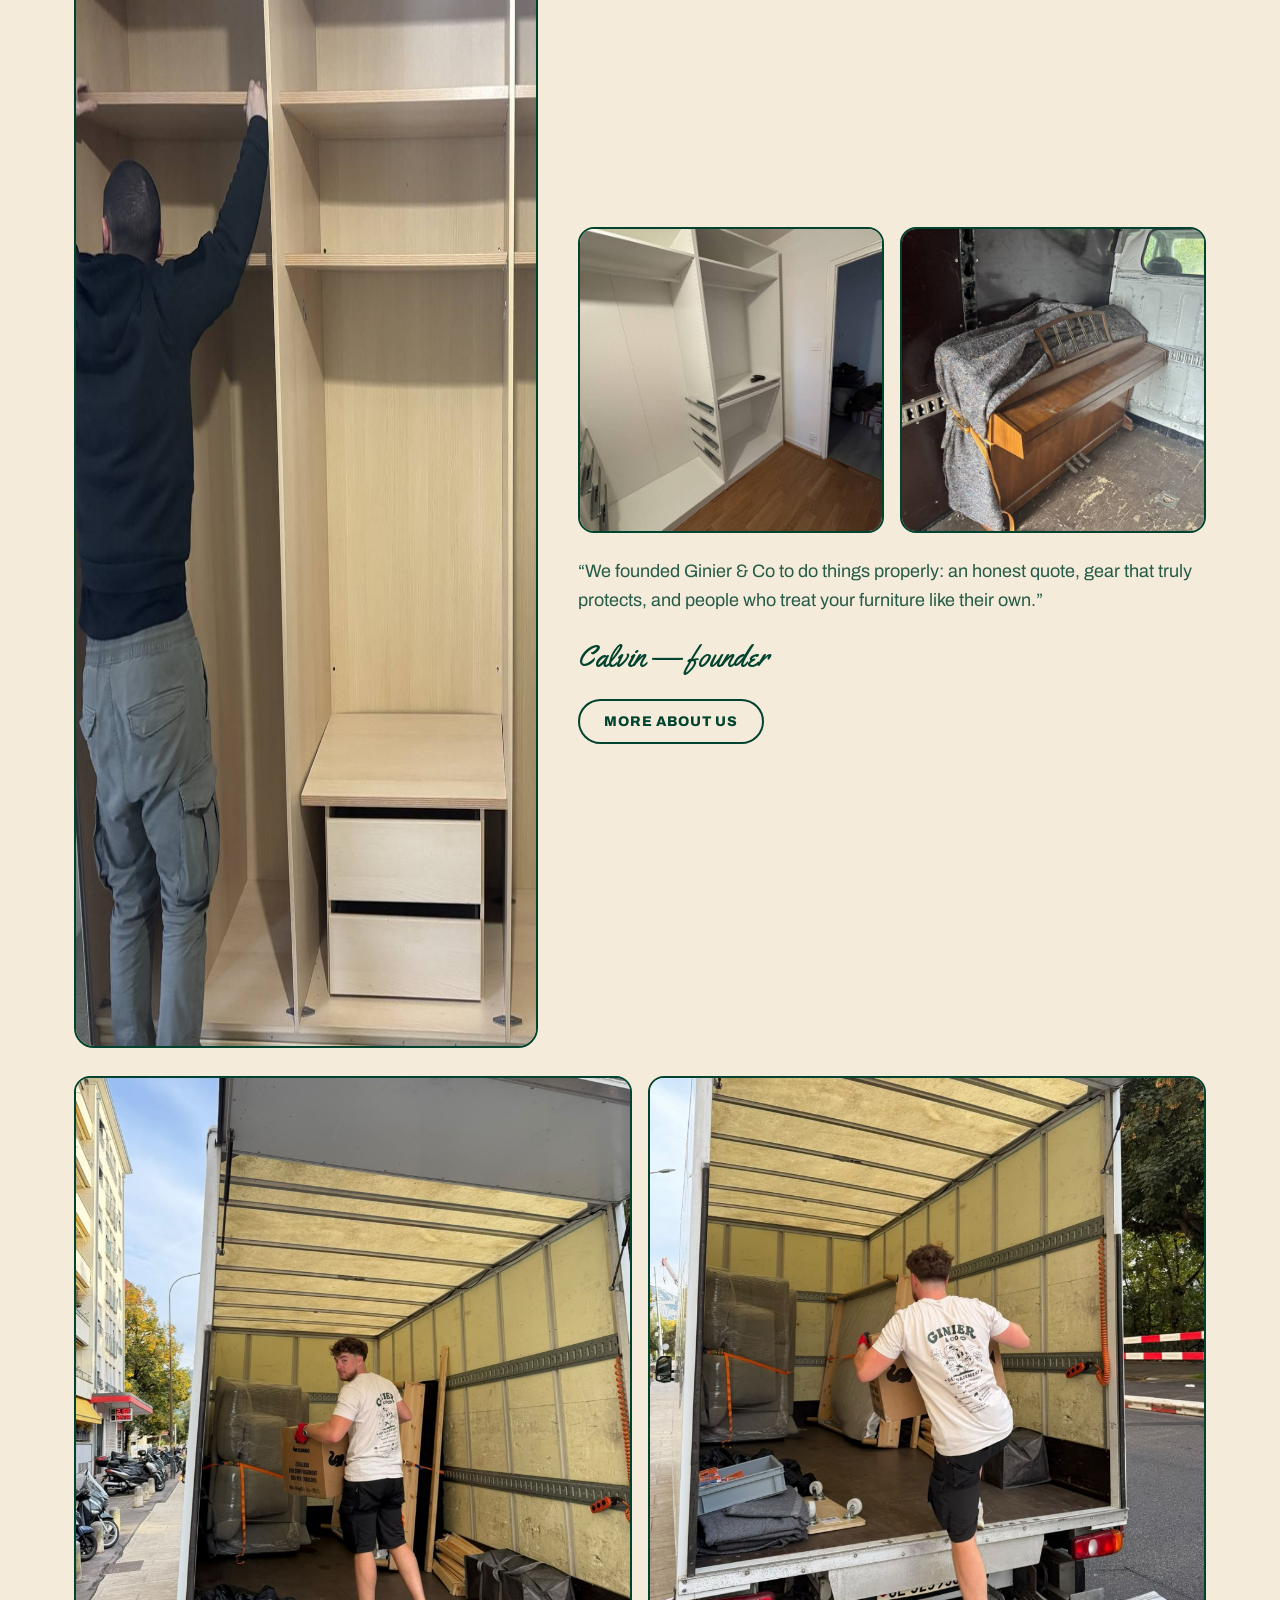
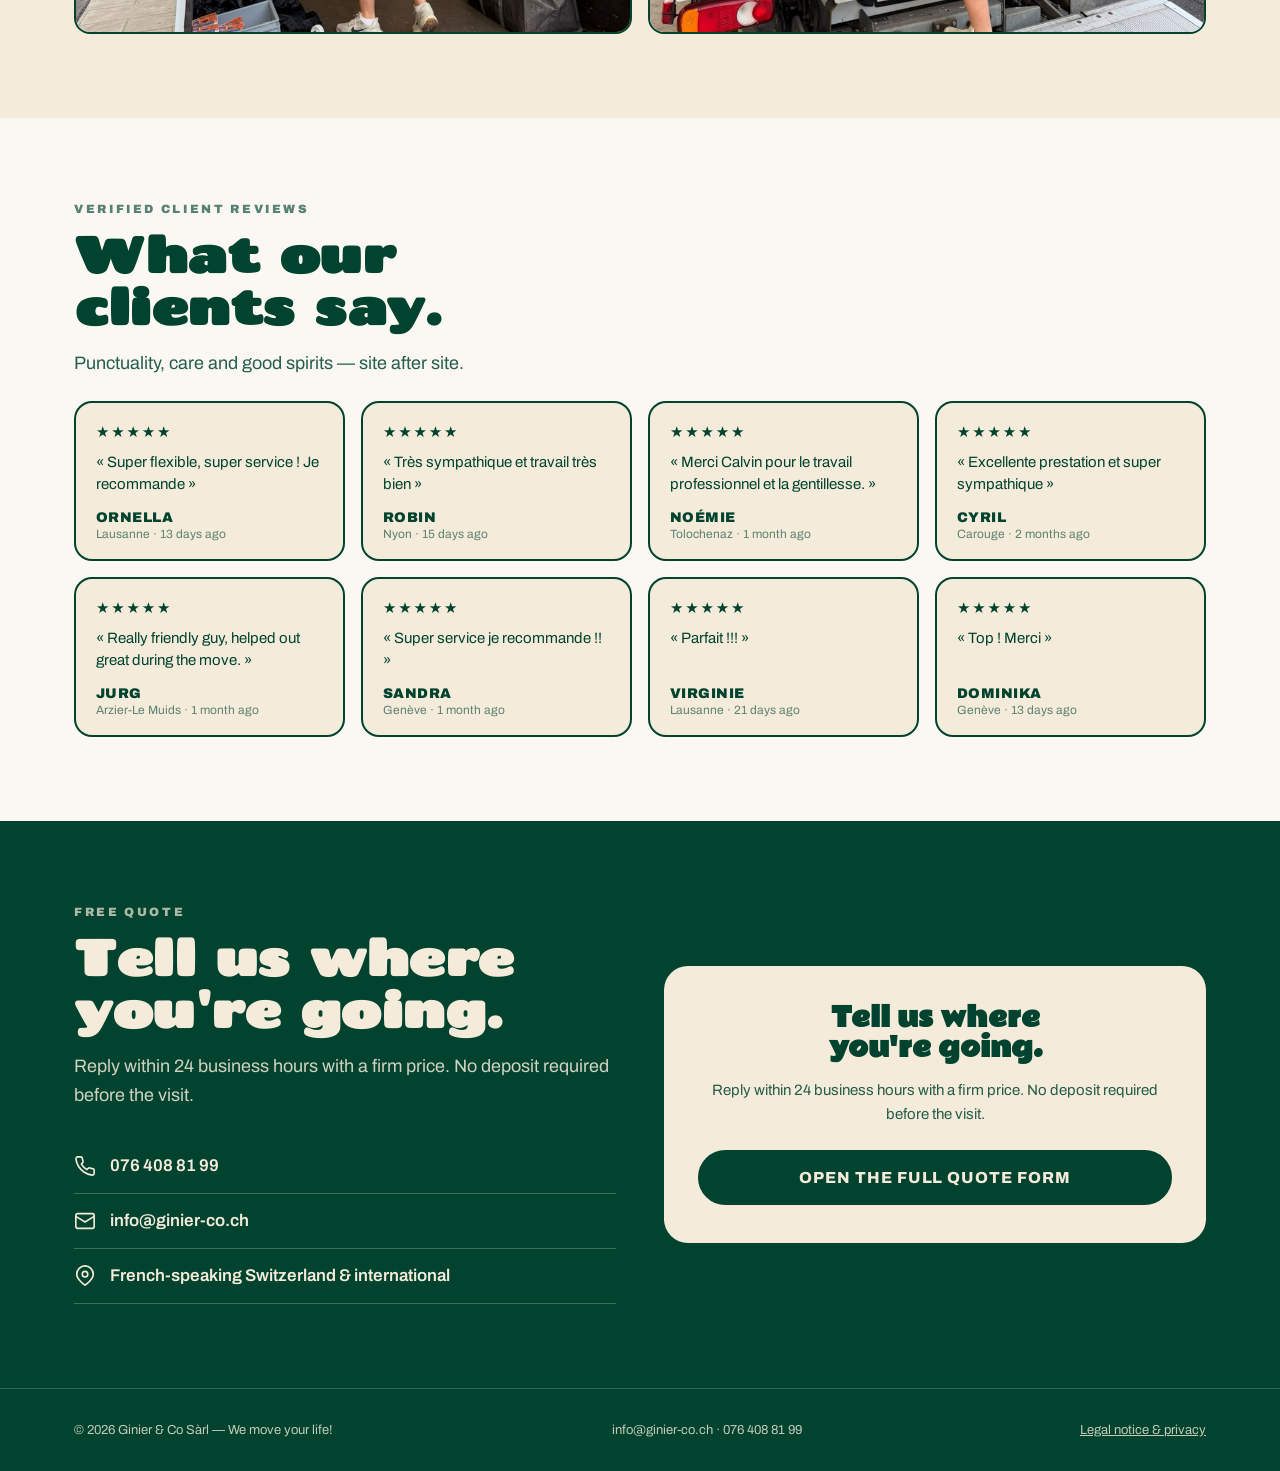
==== commit 119a10ae: "Ajoute deux photos de chargement dans la section Équipe, ajustements mobile - Deux photos réelles (c" ====
--- a/index.html
+++ b/index.html
@@ -199,6 +199,8 @@
 .team>img{width:100%;border:2px solid var(--green);border-radius:20px;display:block}
 .team-photos{display:grid;grid-template-columns:1fr 1fr;gap:16px}
 .team-photos img{width:100%;height:100%;object-fit:cover;border:2px solid var(--green);border-radius:16px;display:block}
+.team-strip{display:grid;grid-template-columns:1fr 1fr;gap:16px;margin-top:28px}
+.team-strip img{width:100%;aspect-ratio:1/1;height:auto;object-fit:cover;object-position:50% 62%;border:2px solid var(--green);border-radius:16px;display:block}
 .signature{font-family:'Yellowtail',cursive;font-size:30px;margin-top:20px;display:block}
 
 /* ---------- footer ---------- */
@@ -214,6 +216,7 @@
   .step::after{content:"↓";top:auto;bottom:-36px;right:auto;left:50%;transform:translateX(-50%)}
   .step:last-child::after{content:none}
   .tgrid,.cgrid,.seg,.team{grid-template-columns:1fr}
+  .team-strip img{aspect-ratio:3/4}
   .nav-toggle{display:block}
   .links{position:absolute;top:100%;left:0;right:0;background:var(--cream);border-bottom:2px solid var(--green);
     flex-direction:column;gap:0;padding:6px 24px 16px;display:none}
@@ -221,6 +224,7 @@
   .links a{padding:13px 0;border-bottom:1px solid rgba(1,67,46,.12);width:100%}
 }
 @media(max-width:600px){
+  .lang-btn{padding:10px 9px}
   .cards,.rev-grid{grid-template-columns:1fr}
   .ba-grid{grid-template-columns:1fr}
   .phone-btn{display:none}
@@ -452,6 +456,10 @@
       <div style="margin-top:22px"><a class="btn btn-outline" href="a-propos.html" data-i18n="team.about">En savoir plus sur nous</a></div>
     </div>
   </div>
+  <div class="team-strip">
+    <img src="assets/equipe-chargement.jpg" alt="Un membre de l'équipe charge un carton dans le camion" data-i18n-alt="team.alt.charge1" loading="lazy" width="900" height="1200">
+    <img src="assets/equipe-chargement-dos.jpg" alt="Chargement du camion : canapé filmé et sanglé, meubles protégés" data-i18n-alt="team.alt.charge2" loading="lazy" width="900" height="1200">
+  </div>
 </div></section>
 
 <section class="reviews" id="avis"><div class="wrap">
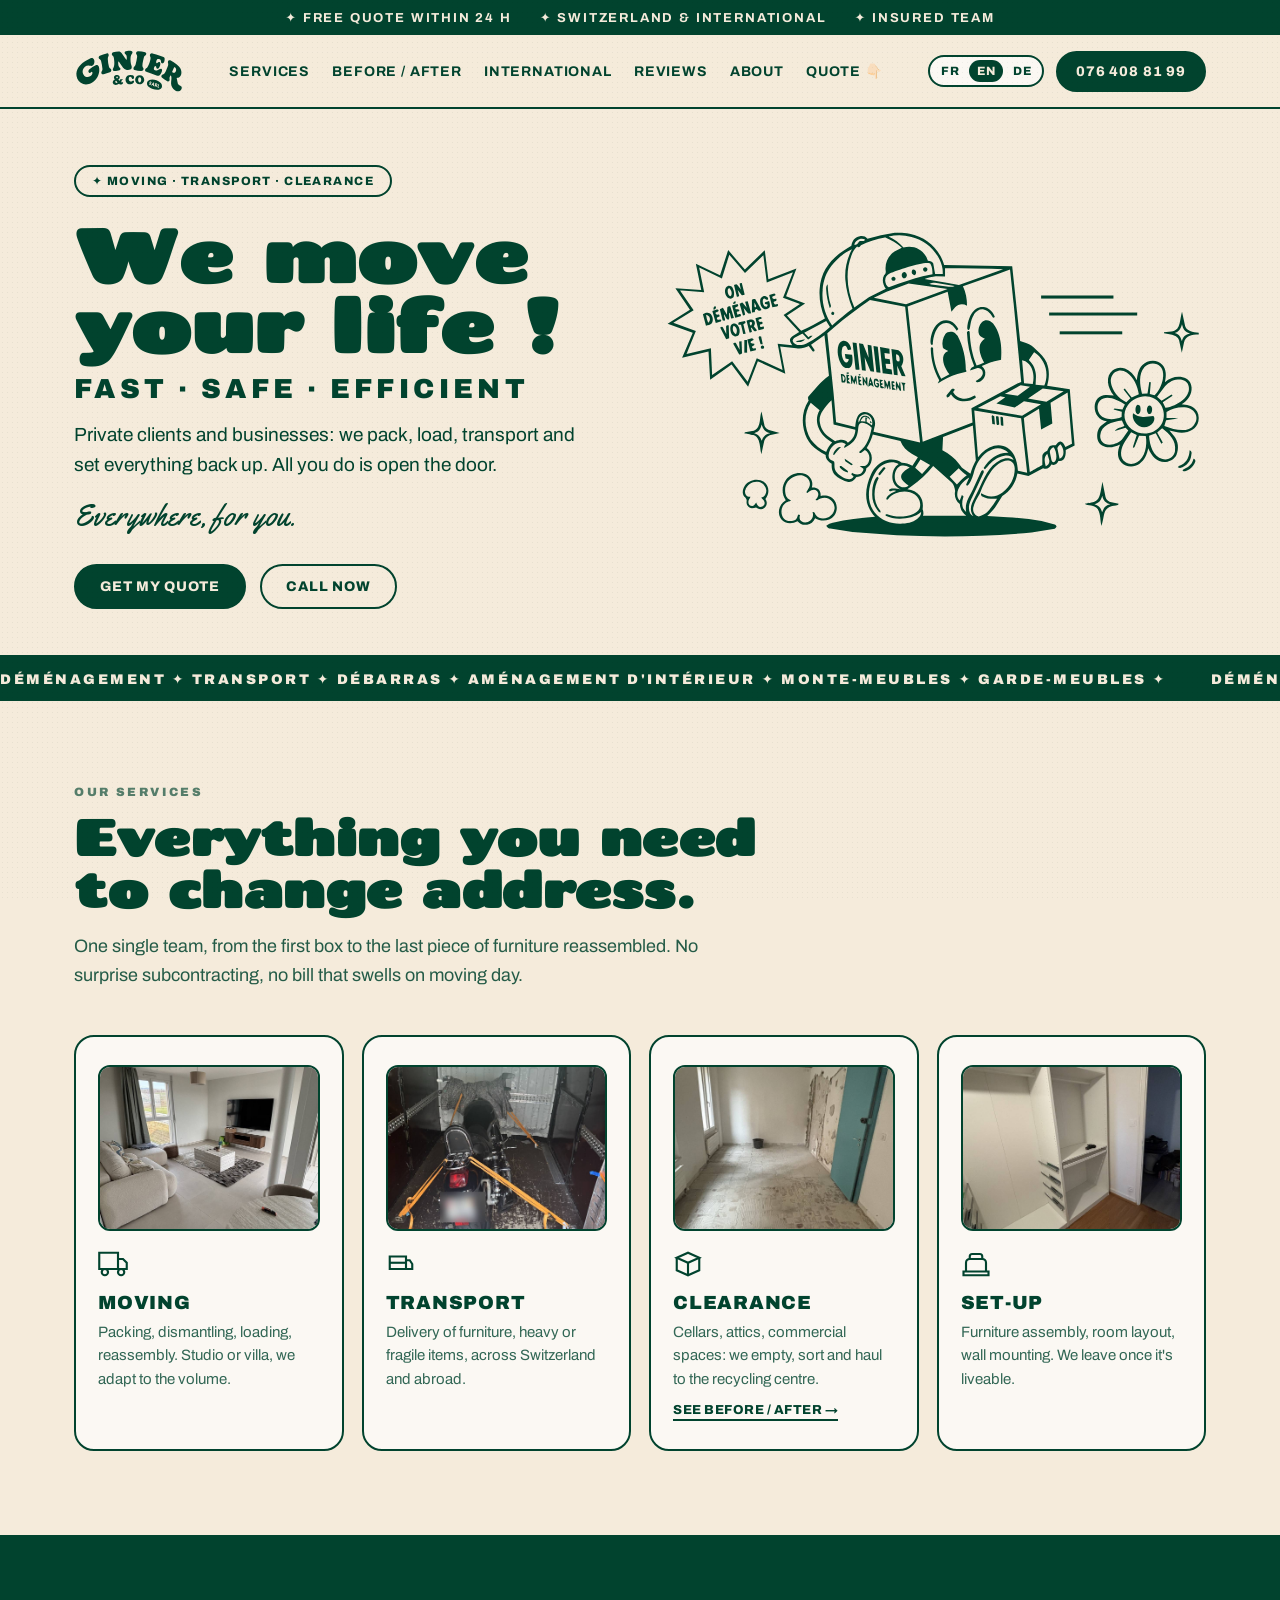
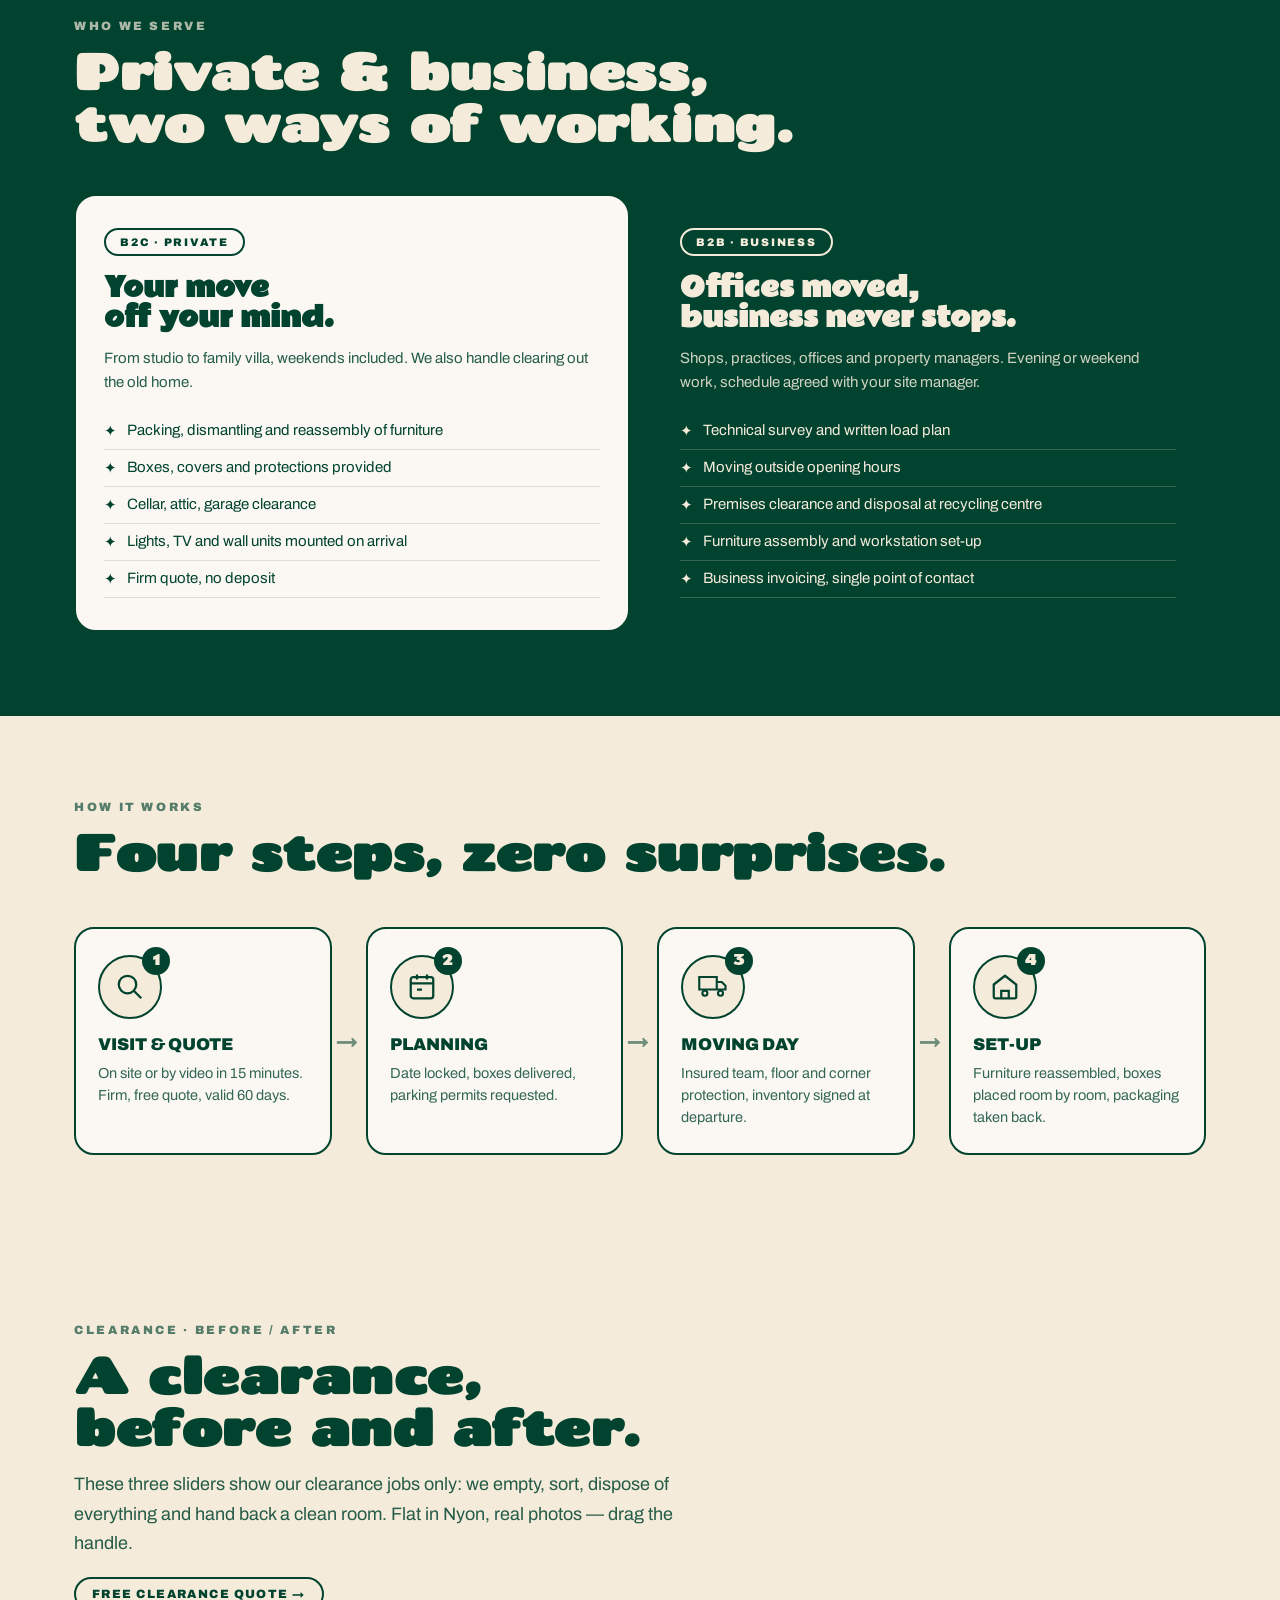
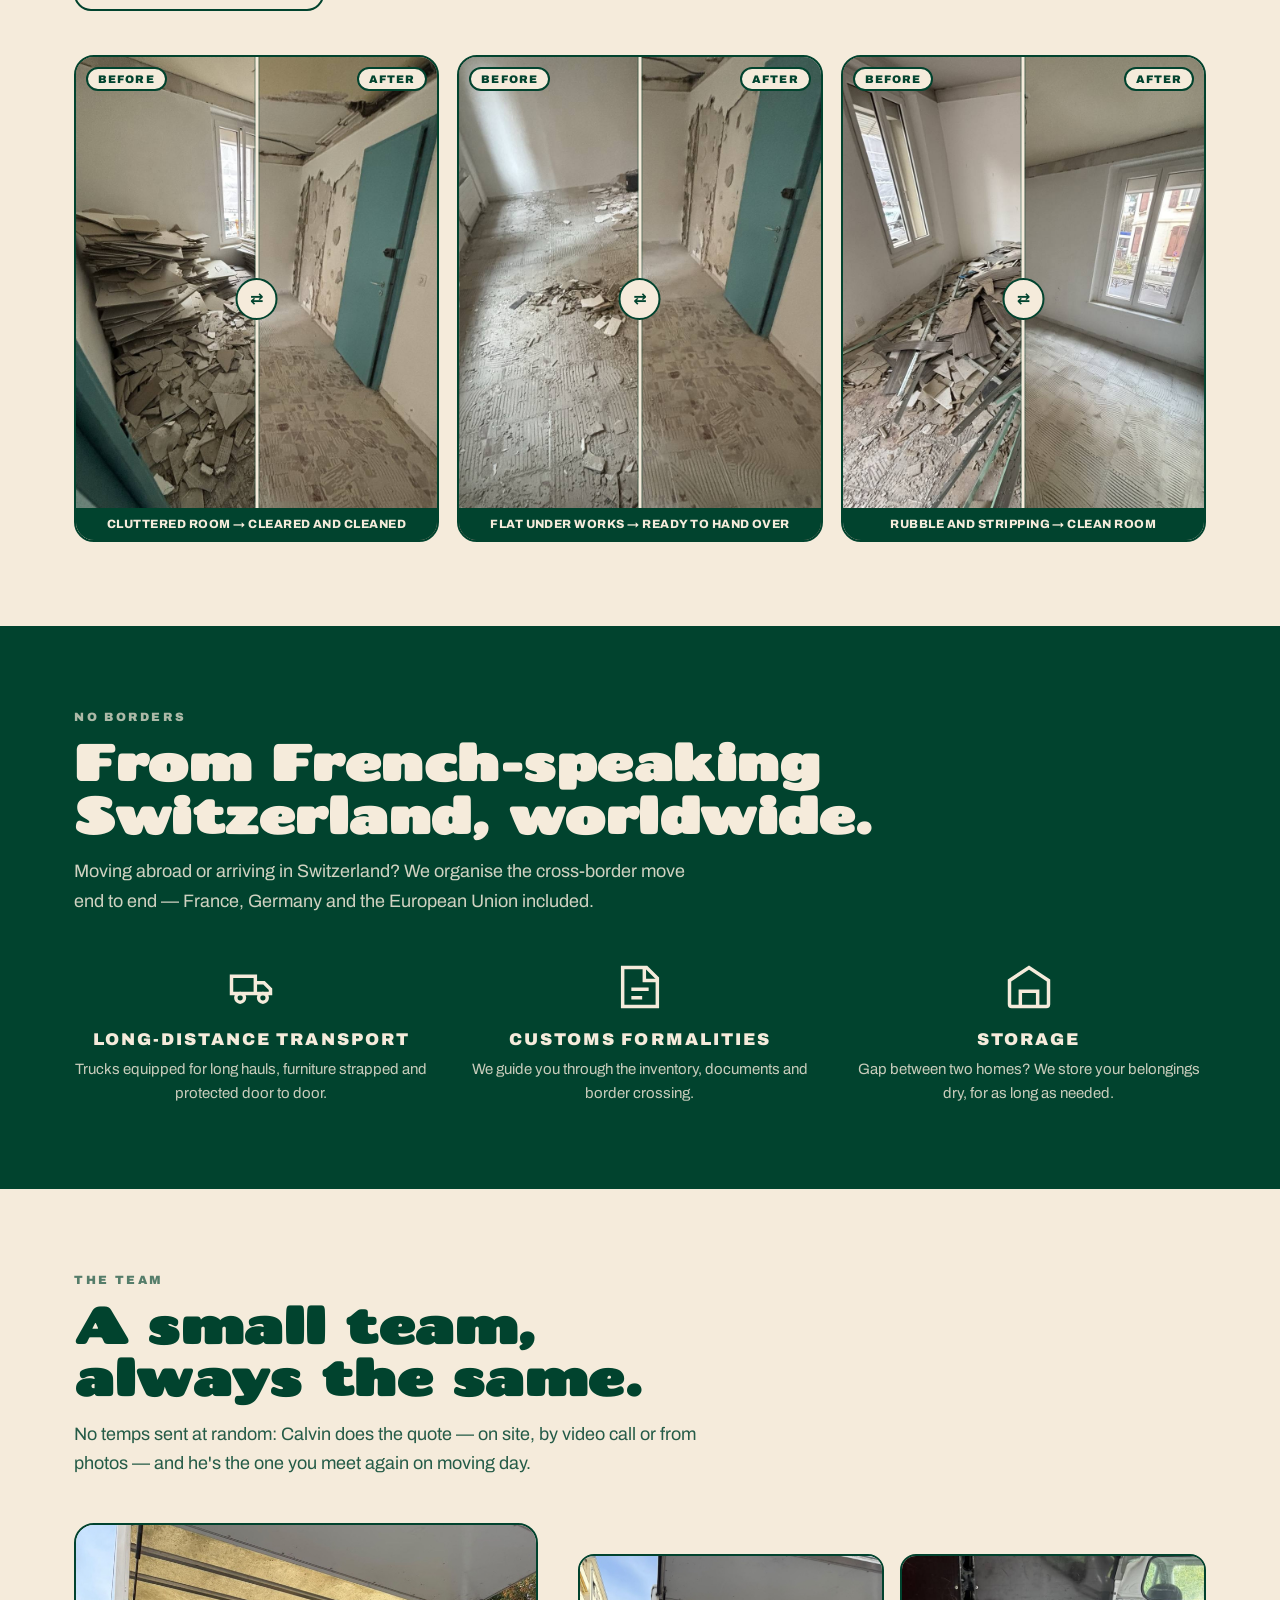
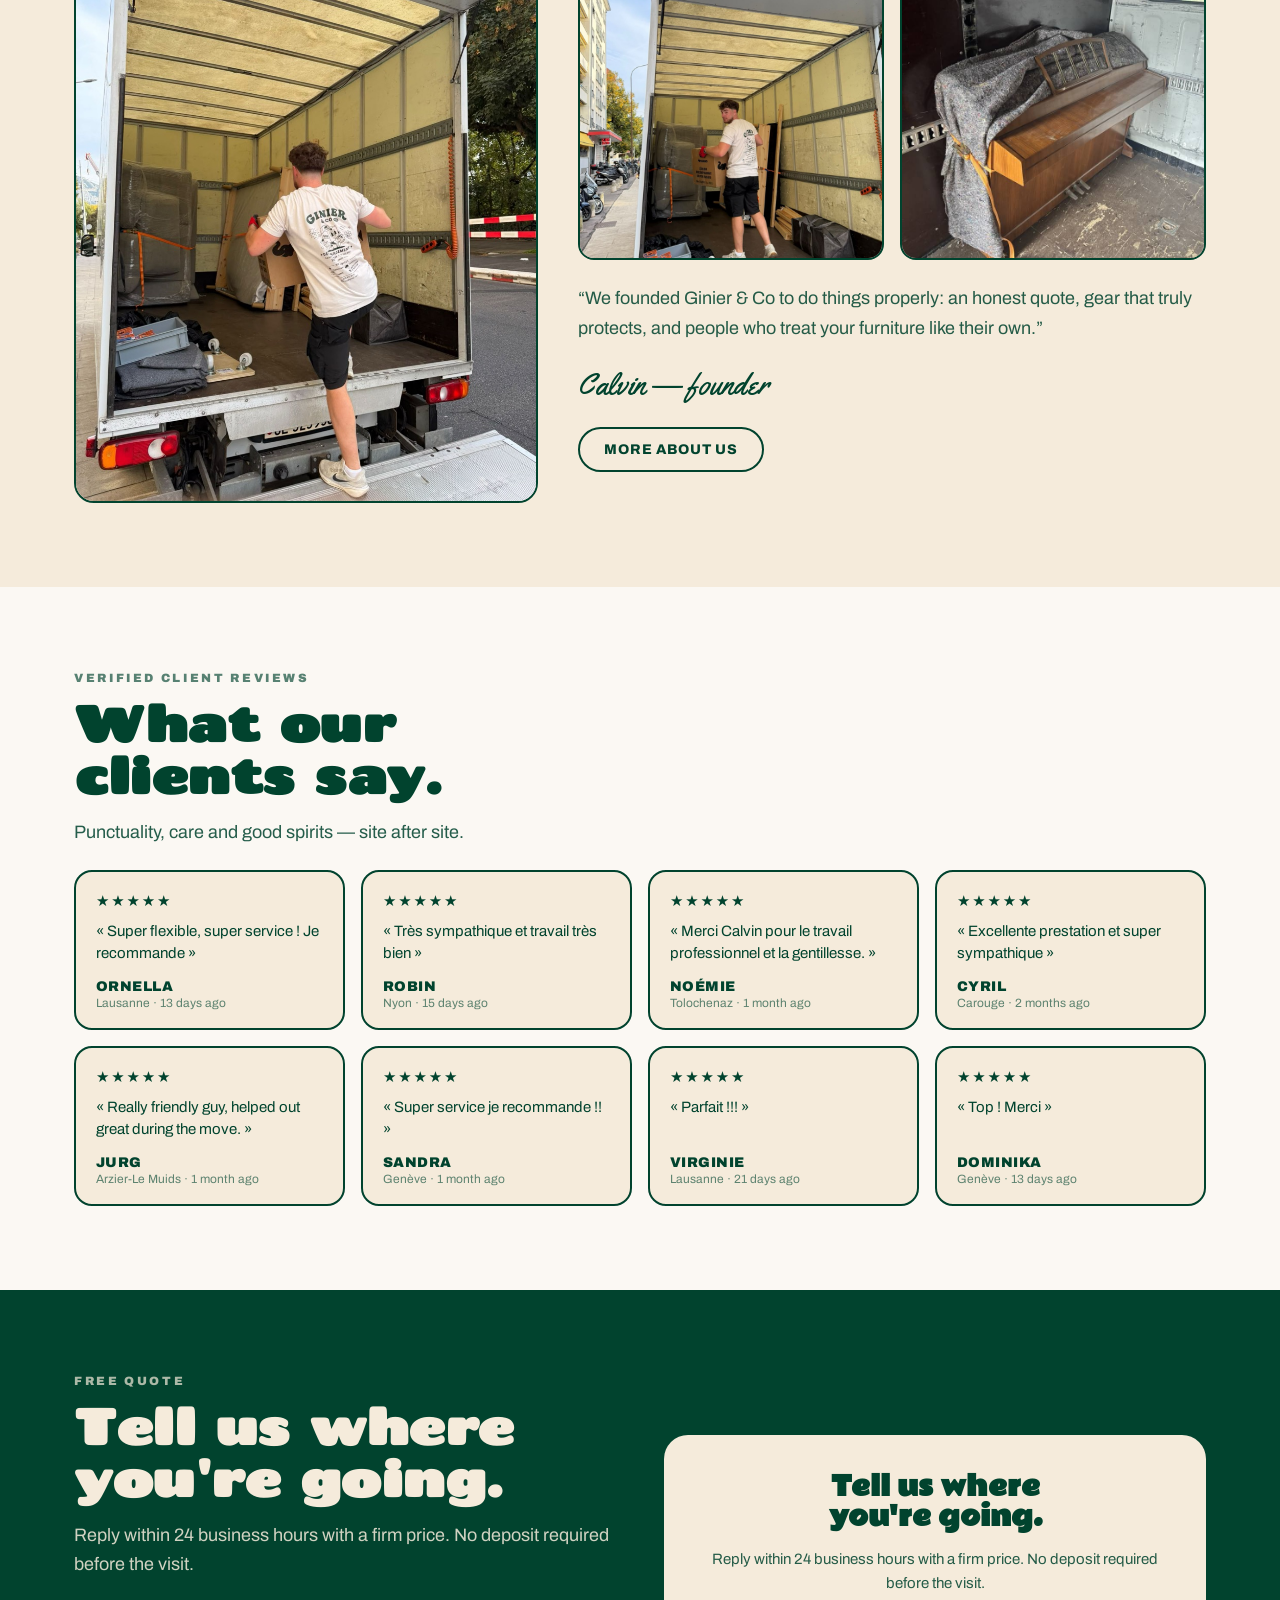
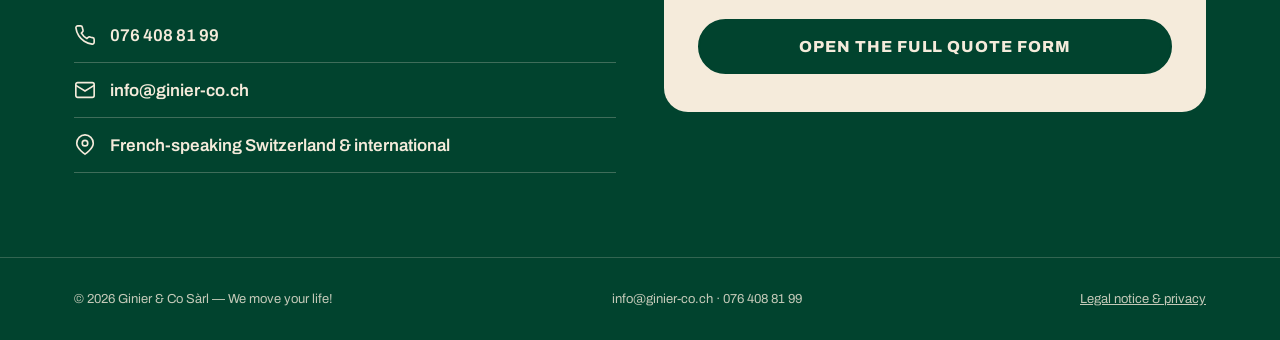
==== commit e969e33b: "Équipe : retire la photo de l'armoire, met en avant les photos du camion" ====
--- a/index.html
+++ b/index.html
@@ -196,9 +196,9 @@
 
 /* ---------- équipe ---------- */
 .team{display:grid;grid-template-columns:.85fr 1.15fr;gap:40px;align-items:center;margin-top:44px}
-.team>img{width:100%;border:2px solid var(--green);border-radius:20px;display:block}
+.team>img{width:100%;aspect-ratio:4/5;height:auto;object-fit:cover;object-position:50% 45%;border:2px solid var(--green);border-radius:20px;display:block}
 .team-photos{display:grid;grid-template-columns:1fr 1fr;gap:16px}
-.team-photos img{width:100%;height:100%;object-fit:cover;border:2px solid var(--green);border-radius:16px;display:block}
+.team-photos img{width:100%;aspect-ratio:1/1;height:auto;object-fit:cover;border:2px solid var(--green);border-radius:16px;display:block}
 .team-strip{display:grid;grid-template-columns:1fr 1fr;gap:16px;margin-top:28px}
 .team-strip img{width:100%;aspect-ratio:1/1;height:auto;object-fit:cover;object-position:50% 62%;border:2px solid var(--green);border-radius:16px;display:block}
 .signature{font-family:'Yellowtail',cursive;font-size:30px;margin-top:20px;display:block}
@@ -445,20 +445,16 @@
   <h2 class="display" data-i18n-html="team.h2">Une petite équipe,<br>toujours la même.</h2>
   <p class="lead" data-i18n="team.lead">Pas d'intérimaires envoyés au hasard : c'est Calvin qui fait le devis — sur place, en visio ou sur photos — et c'est lui que vous retrouvez le jour du déménagement.</p>
   <div class="team">
-    <img src="assets/equipe-calvin.jpg" alt="Calvin monte une armoire sur un chantier" data-i18n-alt="team.alt.calvin" loading="lazy" width="900" height="1125">
+    <img src="assets/equipe-chargement-dos.jpg" alt="Chargement du camion : canapé filmé et sanglé, meubles protégés" data-i18n-alt="team.alt.charge2" loading="lazy" width="900" height="1200">
     <div>
       <div class="team-photos">
-        <img src="assets/equipe-chantier.jpg" alt="Dressing monté et posé en fin de chantier" data-i18n-alt="team.alt.chantier" loading="lazy" width="700" height="700">
+        <img src="assets/equipe-chargement.jpg" alt="Un membre de l'équipe charge un carton dans le camion" data-i18n-alt="team.alt.charge1" loading="lazy" width="900" height="1200" style="object-position:50% 60%">
         <img src="assets/equipe-camion.jpg" alt="Piano protégé et sanglé dans le camion" data-i18n-alt="team.alt.camion" loading="lazy" width="700" height="700">
       </div>
       <p class="lead" style="margin-top:24px" data-i18n="team.quote">« On a monté Ginier &amp; Co pour faire les choses proprement : un devis honnête, du matériel qui protège vraiment, et des gens qui font attention à vos meubles comme aux leurs. »</p>
       <span class="signature" data-i18n="team.sign">Calvin — fondateur</span>
       <div style="margin-top:22px"><a class="btn btn-outline" href="a-propos.html" data-i18n="team.about">En savoir plus sur nous</a></div>
     </div>
-  </div>
-  <div class="team-strip">
-    <img src="assets/equipe-chargement.jpg" alt="Un membre de l'équipe charge un carton dans le camion" data-i18n-alt="team.alt.charge1" loading="lazy" width="900" height="1200">
-    <img src="assets/equipe-chargement-dos.jpg" alt="Chargement du camion : canapé filmé et sanglé, meubles protégés" data-i18n-alt="team.alt.charge2" loading="lazy" width="900" height="1200">
   </div>
 </div></section>
 
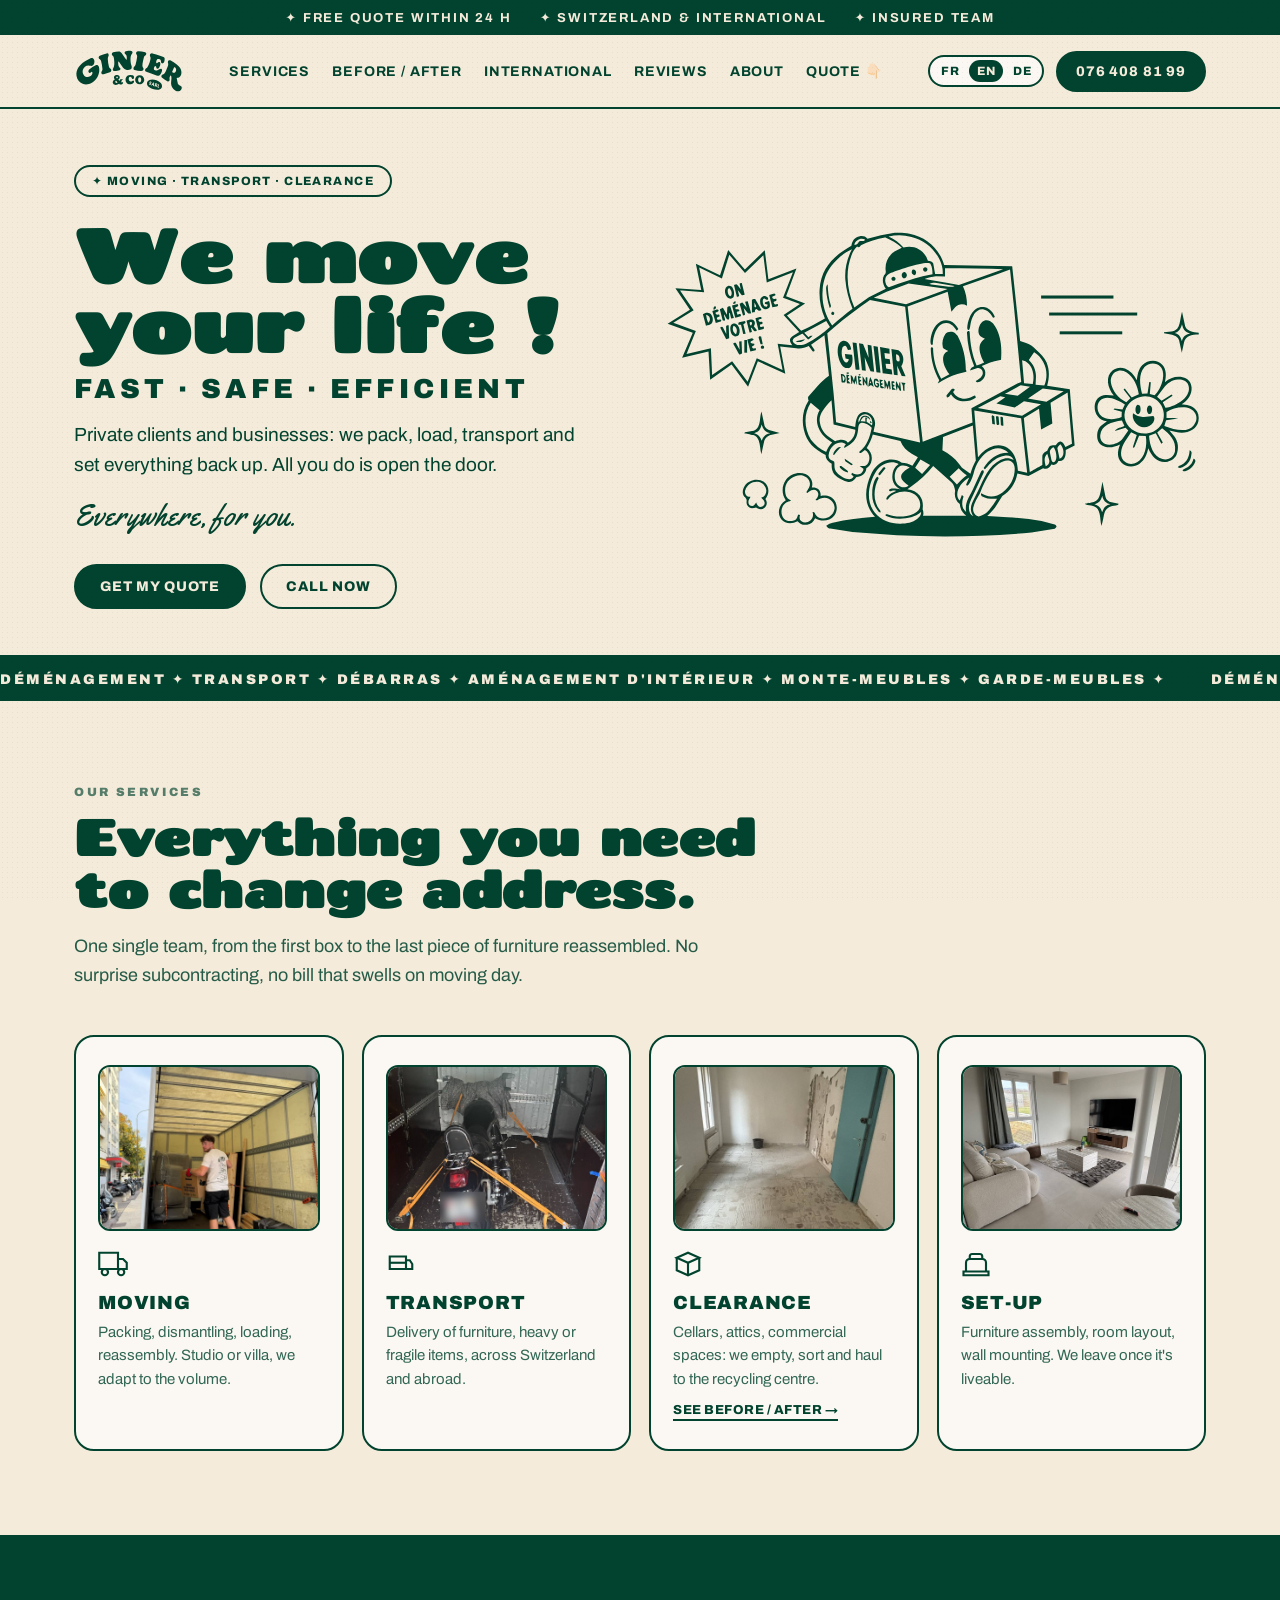
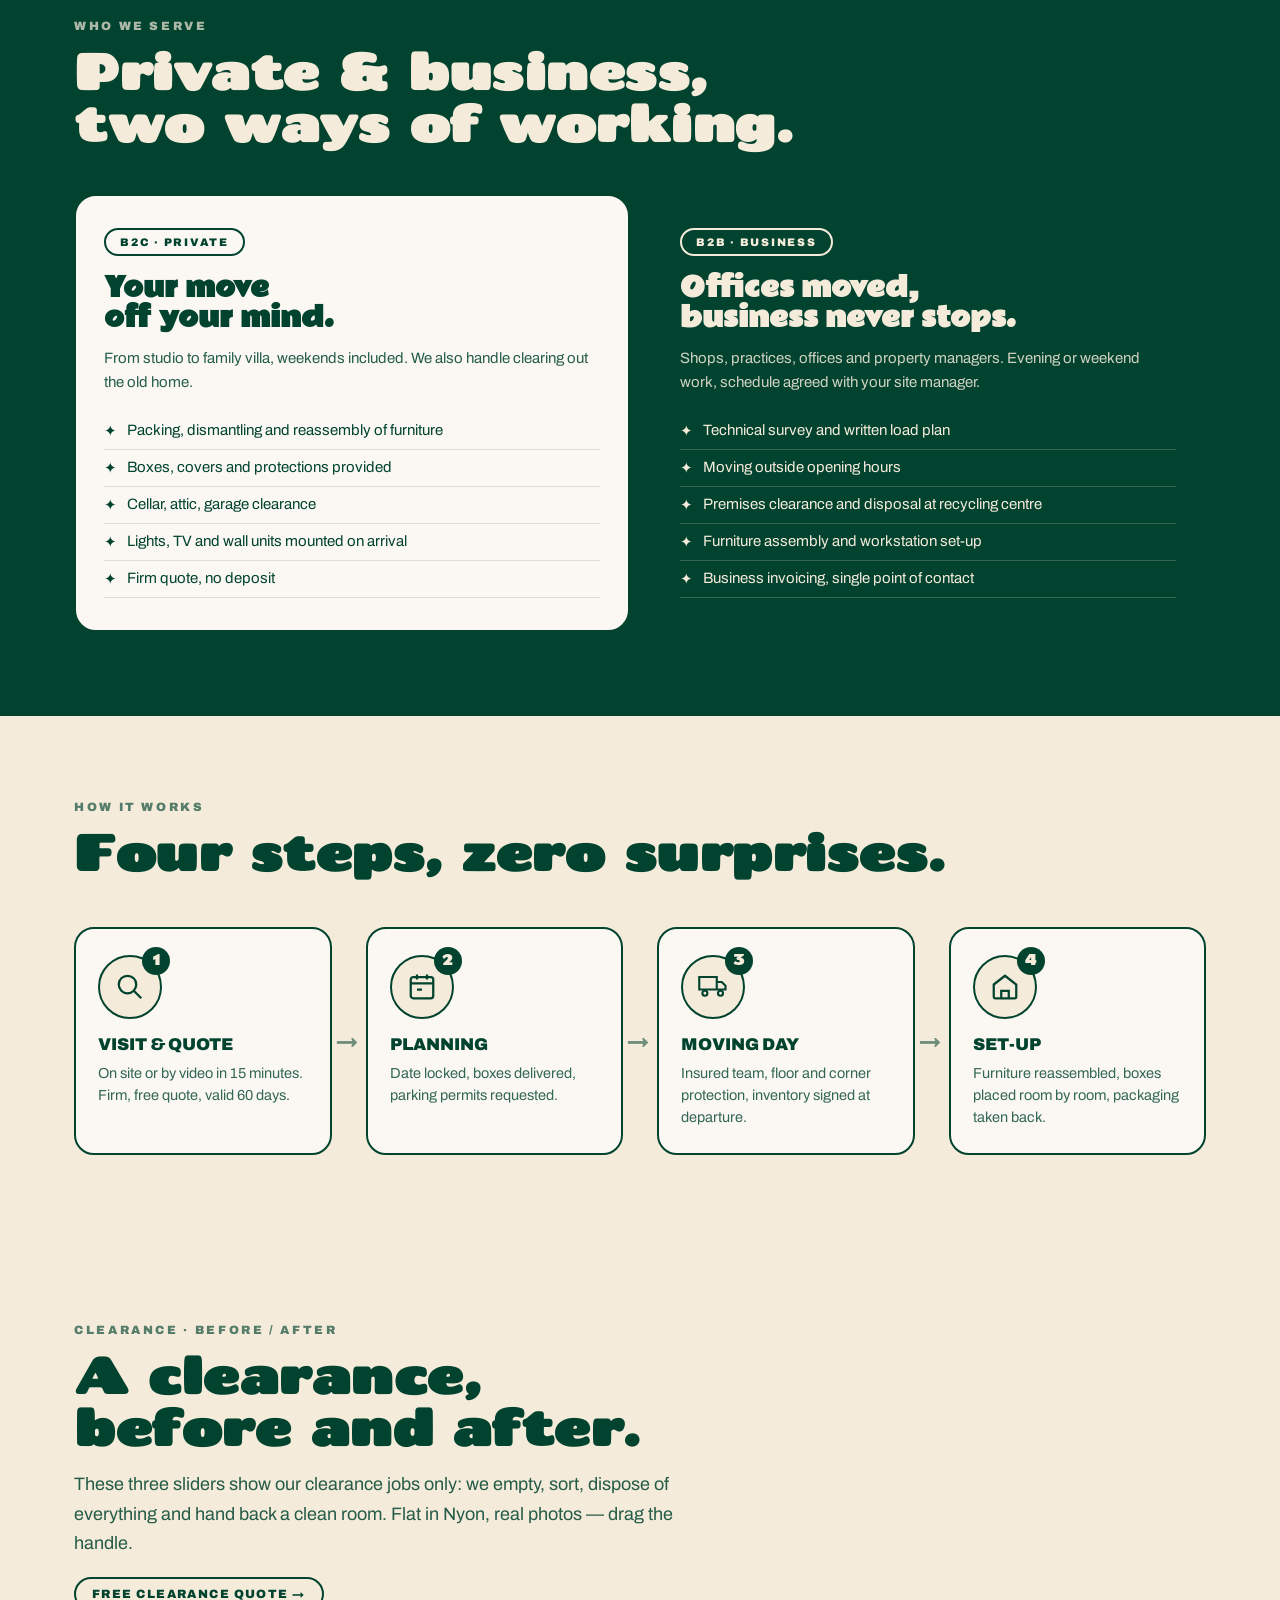
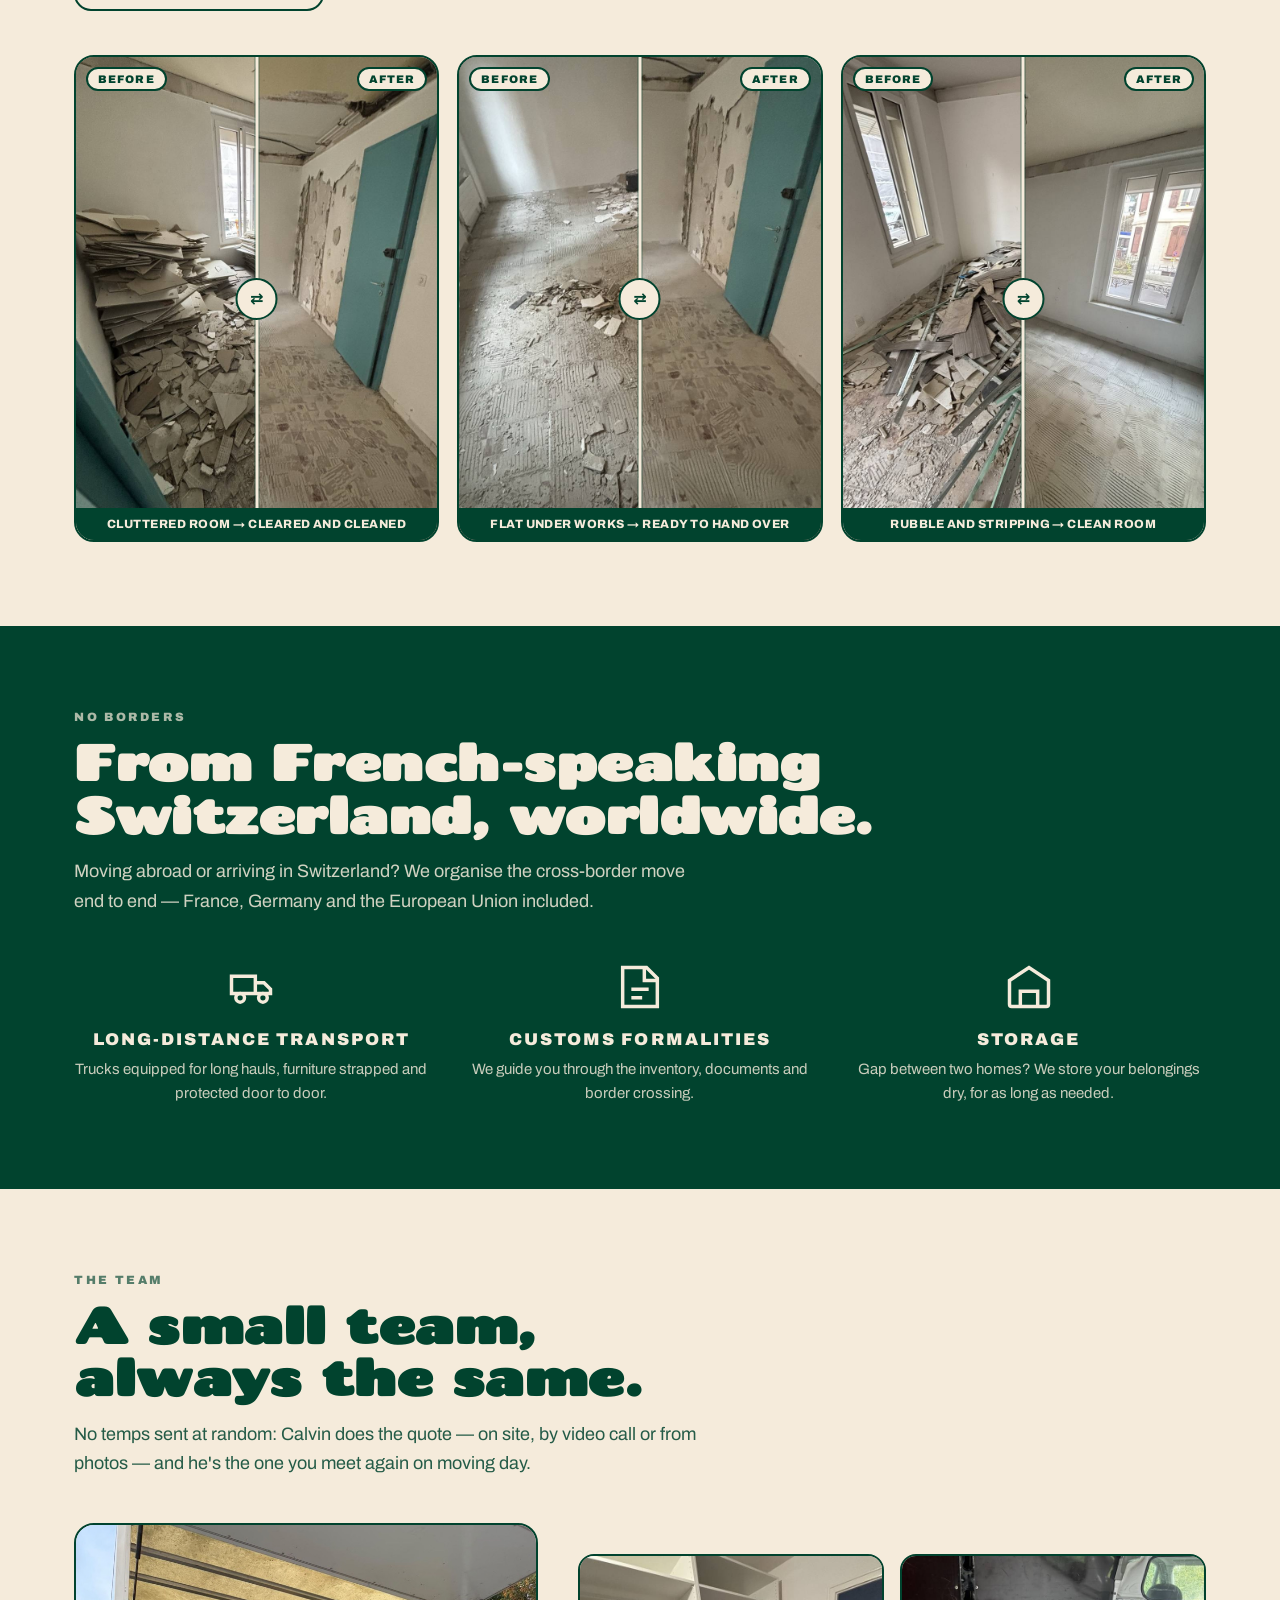
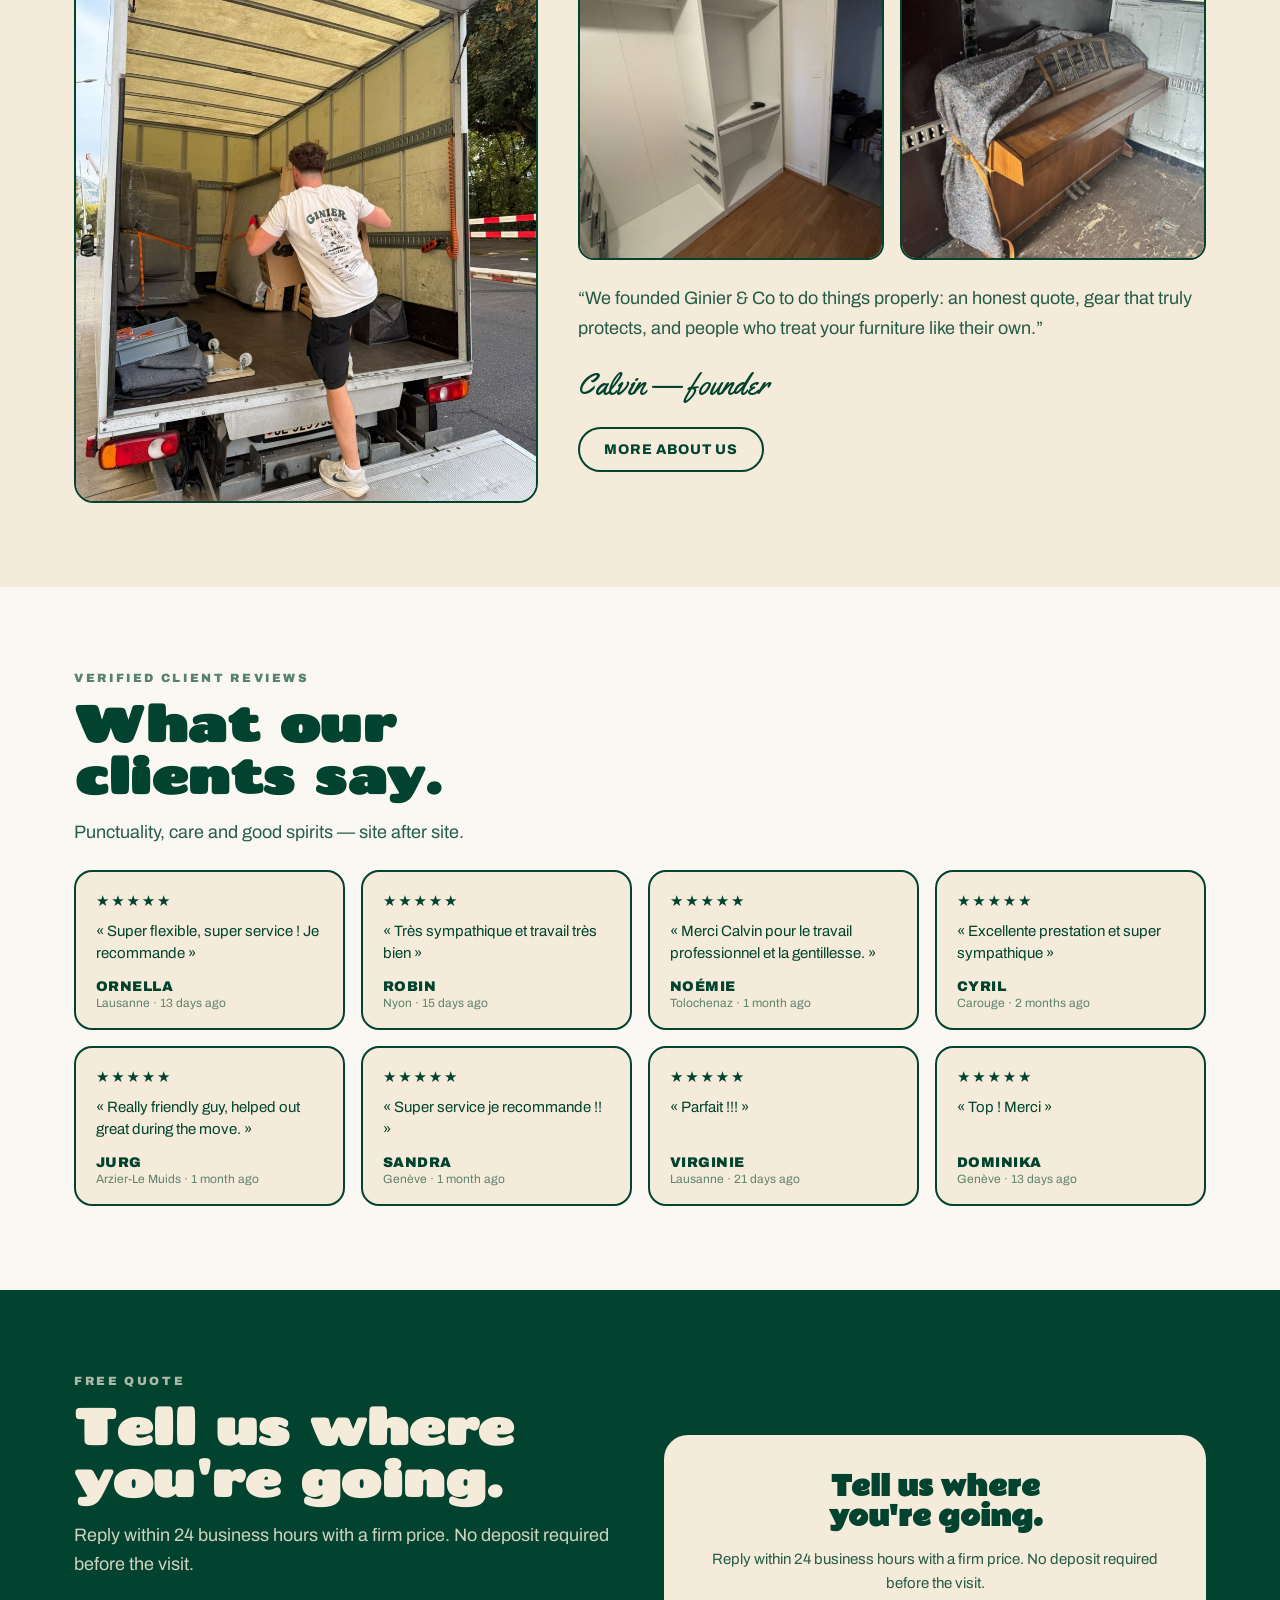
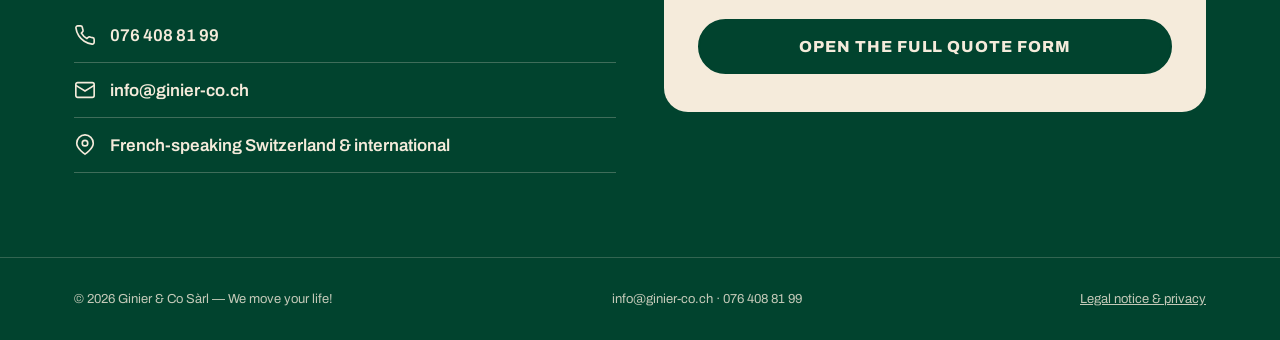
==== commit eeefb3d2: "Services : photo de Calvin dans le camion pour Déménagement, salon pour Aménagement" ====
--- a/index.html
+++ b/index.html
@@ -291,7 +291,7 @@
   <p class="lead" data-i18n="srv.lead">Une seule équipe du premier carton au dernier meuble remonté. Pas de sous-traitance surprise, pas de facture qui gonfle le jour J.</p>
   <div class="cards">
     <div class="card">
-      <img class="card-photo" src="assets/srv-demenagement.jpg" alt="Salon remonté et installé après un déménagement" data-i18n-alt="srv.1.alt" loading="lazy" width="1000" height="750">
+      <img class="card-photo" src="assets/equipe-chargement.jpg" alt="Calvin charge un carton dans le camion" data-i18n-alt="srv.1.alt" loading="lazy" width="900" height="1200" style="object-position:50% 62%">
       <svg viewBox="0 0 24 24" fill="none" stroke="currentColor" stroke-width="1.7"><path d="M1 3h15v13H1zM16 8h4l3 3v5h-7z"/><circle cx="5.5" cy="18.5" r="2.5"/><circle cx="18.5" cy="18.5" r="2.5"/></svg>
       <h3 data-i18n="srv.1.t">Déménagement</h3>
       <p data-i18n="srv.1.p">Emballage, démontage, chargement, remontage. Studio ou villa, on s'adapte au volume.</p>
@@ -310,7 +310,7 @@
       <a class="card-link" href="#avant-apres" data-i18n="srv.3.link">Voir avant / après →</a>
     </div>
     <div class="card">
-      <img class="card-photo" src="assets/srv-amenagement.jpg" alt="Dressing en cours de montage" data-i18n-alt="srv.4.alt" loading="lazy" width="1000" height="750">
+      <img class="card-photo" src="assets/srv-demenagement.jpg" alt="Salon aménagé et installé" data-i18n-alt="srv.4.alt" loading="lazy" width="1000" height="750">
       <svg viewBox="0 0 24 24" fill="none" stroke="currentColor" stroke-width="1.7"><path d="M4 18v-7a3 3 0 013-3h10a3 3 0 013 3v7"/><path d="M2 18h20v3H2z"/><path d="M7 8V6a2 2 0 012-2h6a2 2 0 012 2v2"/></svg>
       <h3 data-i18n="srv.4.t">Aménagement</h3>
       <p data-i18n="srv.4.p">Montage de meubles, agencement des pièces, fixation murale. On repart quand c'est habitable.</p>
@@ -448,7 +448,7 @@
     <img src="assets/equipe-chargement-dos.jpg" alt="Chargement du camion : canapé filmé et sanglé, meubles protégés" data-i18n-alt="team.alt.charge2" loading="lazy" width="900" height="1200">
     <div>
       <div class="team-photos">
-        <img src="assets/equipe-chargement.jpg" alt="Un membre de l'équipe charge un carton dans le camion" data-i18n-alt="team.alt.charge1" loading="lazy" width="900" height="1200" style="object-position:50% 60%">
+        <img src="assets/equipe-chantier.jpg" alt="Dressing monté et posé en fin de chantier" data-i18n-alt="team.alt.chantier" loading="lazy" width="700" height="700">
         <img src="assets/equipe-camion.jpg" alt="Piano protégé et sanglé dans le camion" data-i18n-alt="team.alt.camion" loading="lazy" width="700" height="700">
       </div>
       <p class="lead" style="margin-top:24px" data-i18n="team.quote">« On a monté Ginier &amp; Co pour faire les choses proprement : un devis honnête, du matériel qui protège vraiment, et des gens qui font attention à vos meubles comme aux leurs. »</p>
